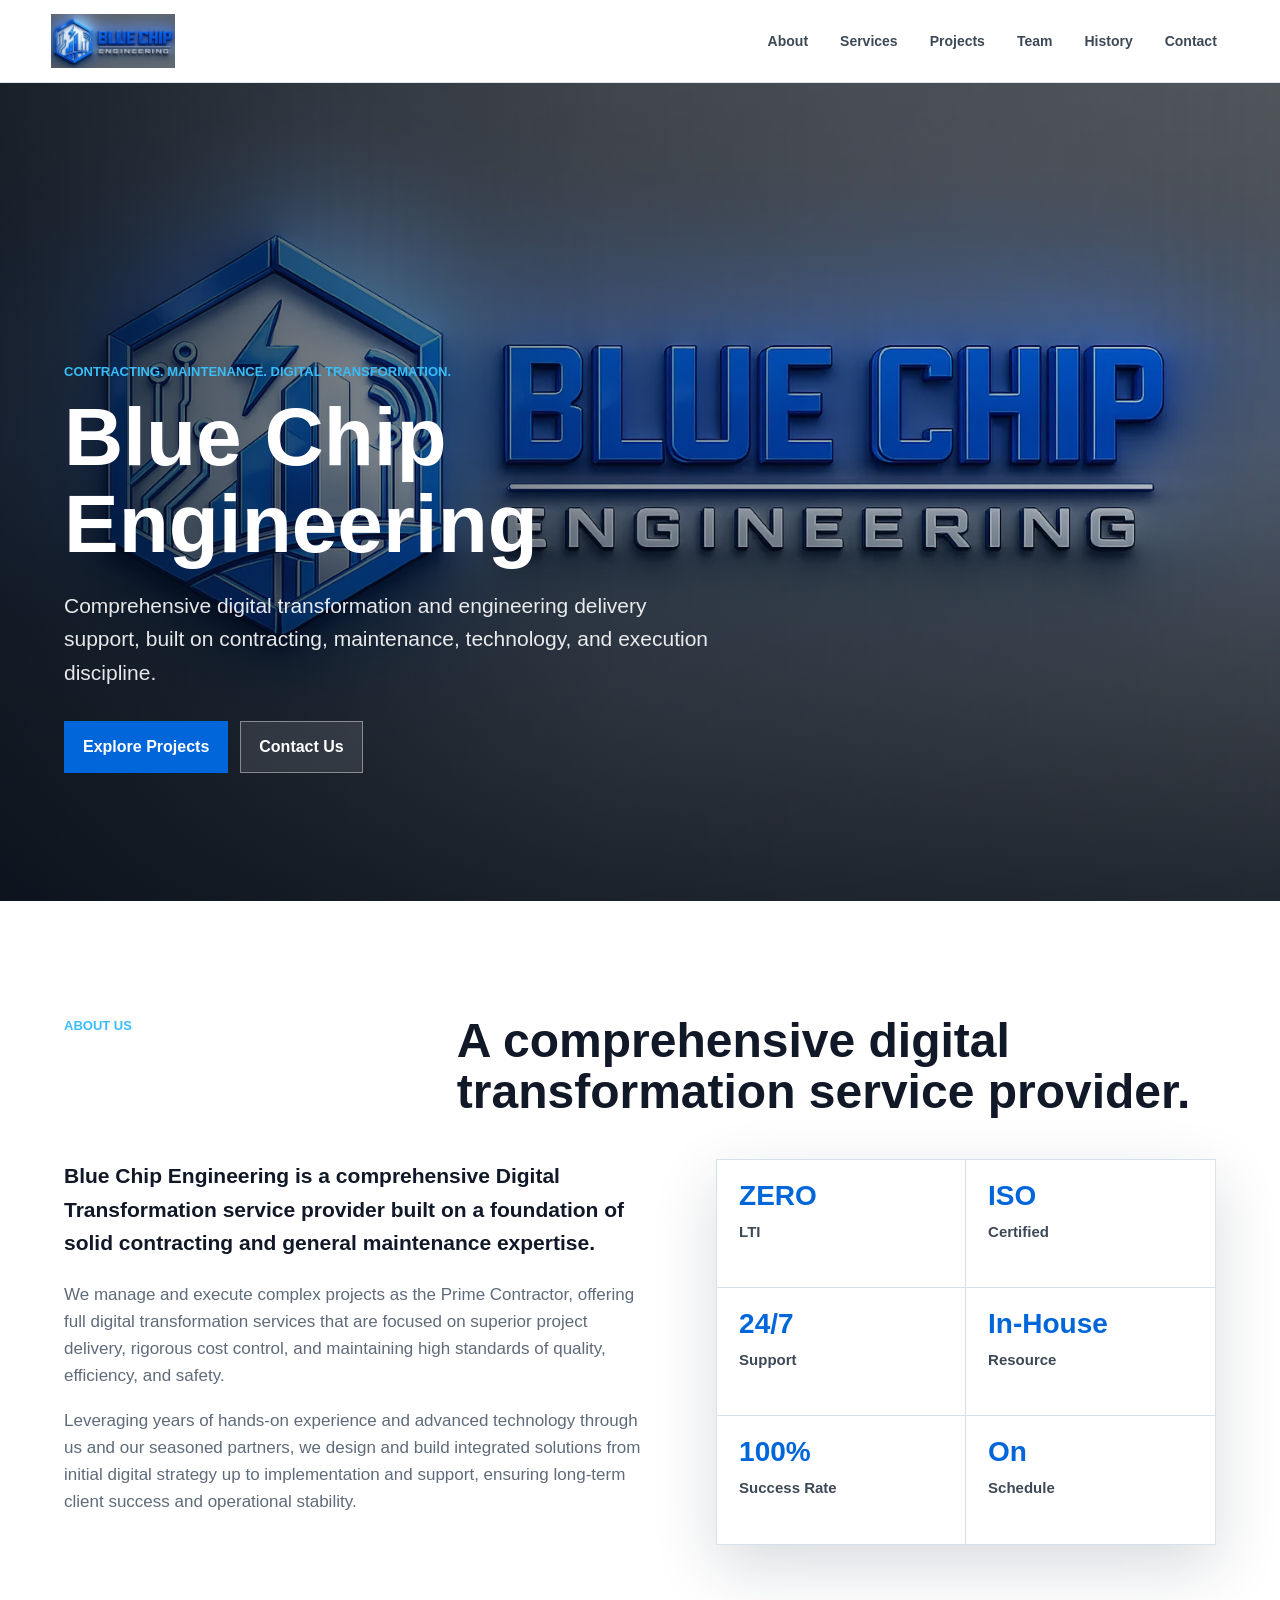
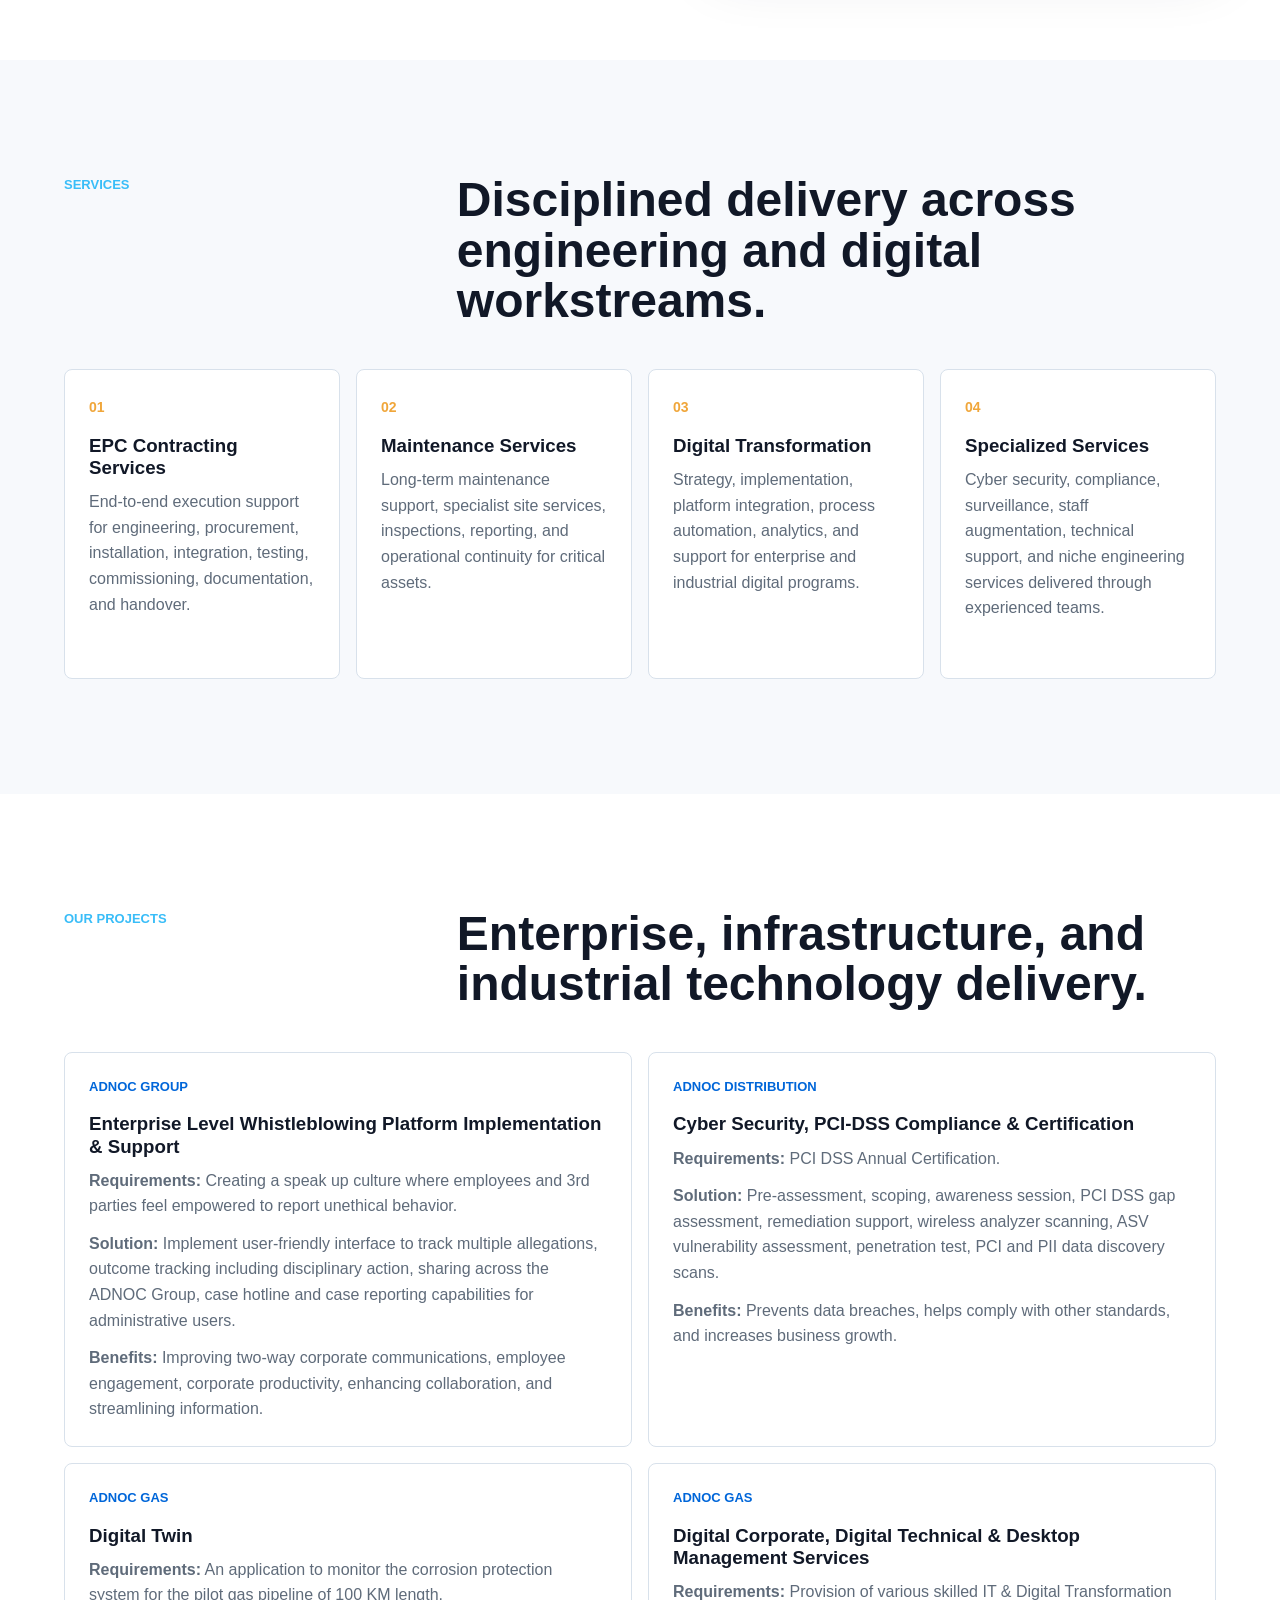
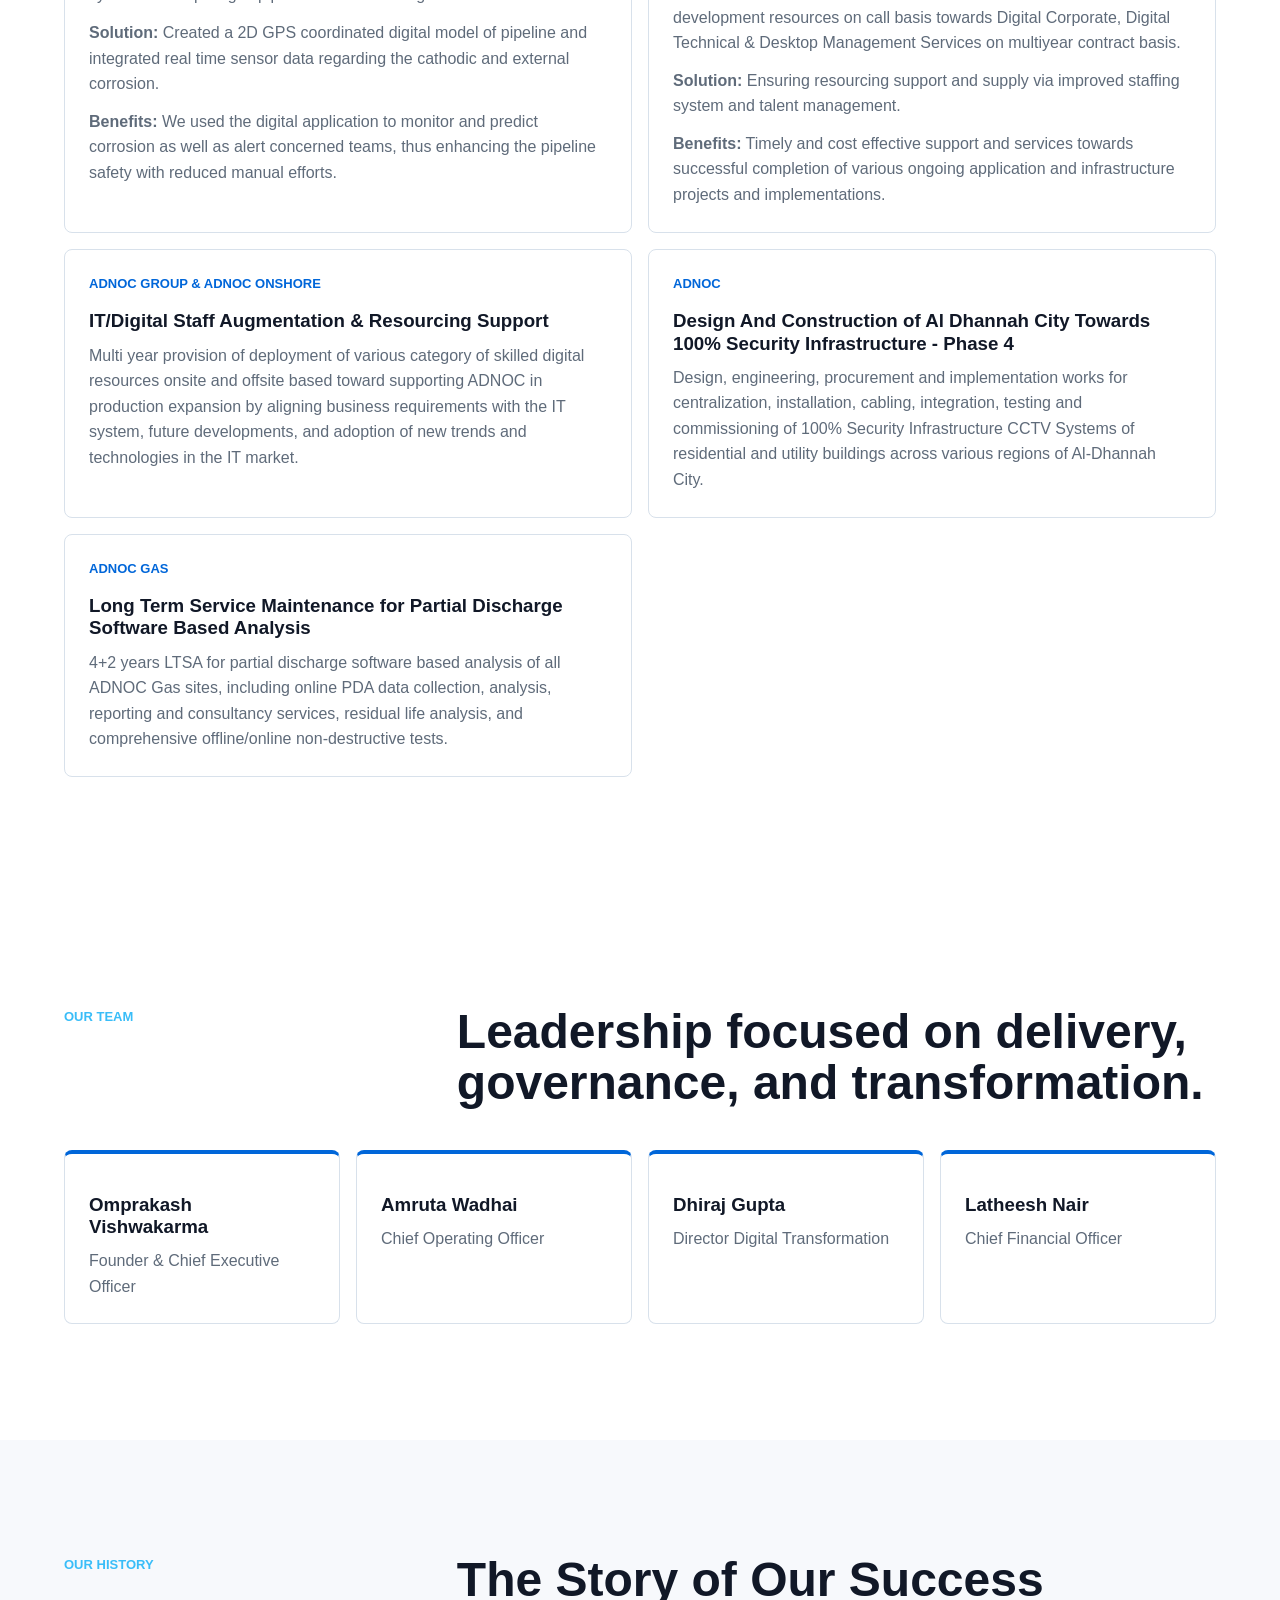
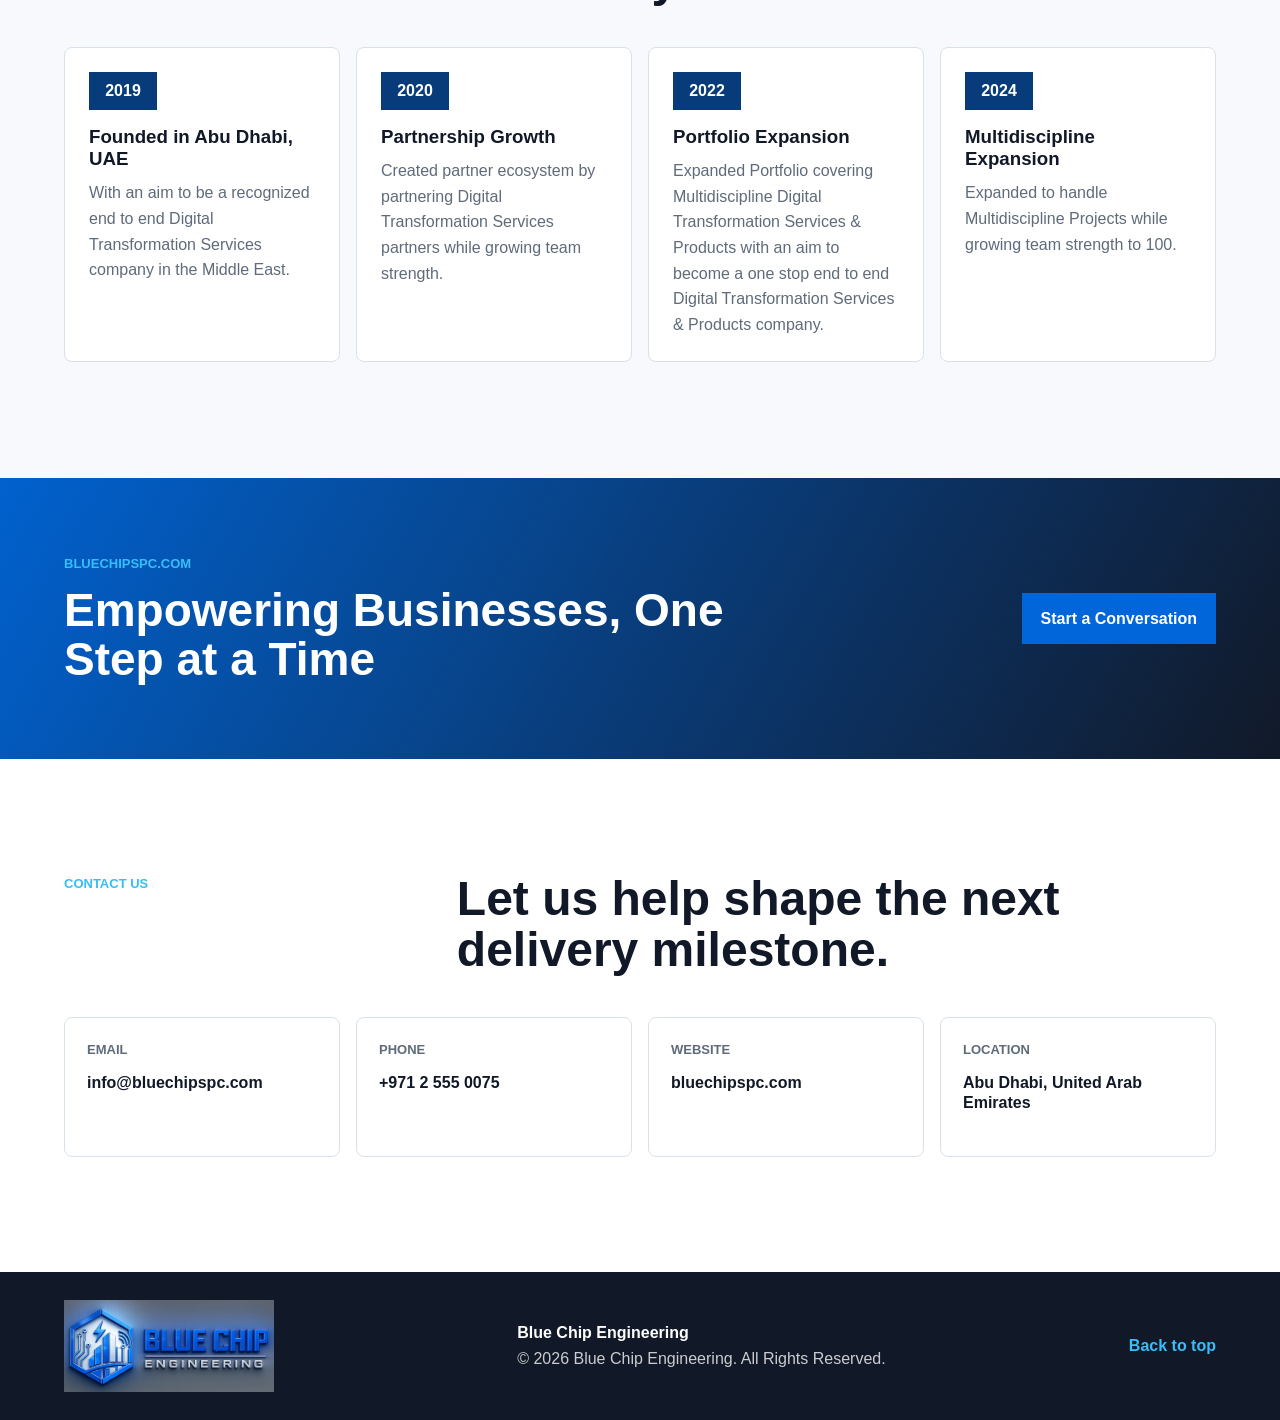
==== index.html @ 4e8665b6 "Create Blue Chip Engineering website" ====
<!doctype html>
<html lang="en">
  <head>
    <meta charset="utf-8">
    <meta name="viewport" content="width=device-width, initial-scale=1">
    <title>Blue Chip Engineering</title>
    <meta
      name="description"
      content="Blue Chip Engineering provides digital transformation, contracting, maintenance, specialized services, and project delivery support in Abu Dhabi, UAE."
    >
    <meta property="og:title" content="Blue Chip Engineering">
    <meta
      property="og:description"
      content="Digital transformation, contracting, maintenance, and engineering delivery support."
    >
    <meta property="og:type" content="website">
    <meta property="og:image" content="assets/bluechip-hero.webp">
    <link rel="icon" href="assets/favicon.png" type="image/png">
    <link rel="stylesheet" href="styles.css">
  </head>
  <body>
    <header class="site-header" id="top">
      <a class="brand" href="#top" aria-label="Blue Chip Engineering home">
        <img src="assets/bluechip-logo.webp" alt="Blue Chip Engineering logo">
      </a>
      <button class="nav-toggle" type="button" aria-label="Toggle navigation" aria-expanded="false">
        <span></span>
        <span></span>
        <span></span>
      </button>
      <nav class="site-nav" aria-label="Primary navigation">
        <a href="#about">About</a>
        <a href="#services">Services</a>
        <a href="#projects">Projects</a>
        <a href="#team">Team</a>
        <a href="#history">History</a>
        <a href="#contact">Contact</a>
      </nav>
    </header>

    <main>
      <section class="hero" aria-labelledby="hero-title">
        <div class="hero-media" aria-hidden="true">
          <img src="assets/bluechip-hero.webp" alt="">
        </div>
        <div class="hero-content">
          <p class="eyebrow">Contracting. Maintenance. Digital Transformation.</p>
          <h1 id="hero-title">Blue Chip Engineering</h1>
          <p>
            Comprehensive digital transformation and engineering delivery support, built on contracting,
            maintenance, technology, and execution discipline.
          </p>
          <div class="hero-actions">
            <a class="button primary" href="#projects">Explore Projects</a>
            <a class="button secondary" href="#contact">Contact Us</a>
          </div>
        </div>
      </section>

      <section class="section about-section" id="about" aria-labelledby="about-title">
        <div class="section-heading">
          <p class="eyebrow">About Us</p>
          <h2 id="about-title">A comprehensive digital transformation service provider.</h2>
        </div>
        <div class="about-grid">
          <div class="copy-block">
            <p>
              Blue Chip Engineering is a comprehensive Digital Transformation service provider built
              on a foundation of solid contracting and general maintenance expertise.
            </p>
            <p>
              We manage and execute complex projects as the Prime Contractor, offering full digital
              transformation services that are focused on superior project delivery, rigorous cost
              control, and maintaining high standards of quality, efficiency, and safety.
            </p>
            <p>
              Leveraging years of hands-on experience and advanced technology through us and our
              seasoned partners, we design and build integrated solutions from initial digital strategy
              up to implementation and support, ensuring long-term client success and operational stability.
            </p>
          </div>
          <div class="stats-grid" aria-label="Company highlights">
            <div class="stat"><span>ZERO</span><strong>LTI</strong></div>
            <div class="stat"><span>ISO</span><strong>Certified</strong></div>
            <div class="stat"><span>24/7</span><strong>Support</strong></div>
            <div class="stat"><span>In-House</span><strong>Resource</strong></div>
            <div class="stat"><span>100%</span><strong>Success Rate</strong></div>
            <div class="stat"><span>On</span><strong>Schedule</strong></div>
          </div>
        </div>
      </section>

      <section class="section services-section" id="services" aria-labelledby="services-title">
        <div class="section-heading">
          <p class="eyebrow">Services</p>
          <h2 id="services-title">Disciplined delivery across engineering and digital workstreams.</h2>
        </div>
        <div class="service-grid">
          <article class="service-card">
            <span class="service-index">01</span>
            <h3>EPC Contracting Services</h3>
            <p>
              End-to-end execution support for engineering, procurement, installation, integration,
              testing, commissioning, documentation, and handover.
            </p>
          </article>
          <article class="service-card">
            <span class="service-index">02</span>
            <h3>Maintenance Services</h3>
            <p>
              Long-term maintenance support, specialist site services, inspections, reporting, and
              operational continuity for critical assets.
            </p>
          </article>
          <article class="service-card">
            <span class="service-index">03</span>
            <h3>Digital Transformation</h3>
            <p>
              Strategy, implementation, platform integration, process automation, analytics, and
              support for enterprise and industrial digital programs.
            </p>
          </article>
          <article class="service-card">
            <span class="service-index">04</span>
            <h3>Specialized Services</h3>
            <p>
              Cyber security, compliance, surveillance, staff augmentation, technical support, and
              niche engineering services delivered through experienced teams.
            </p>
          </article>
        </div>
      </section>

      <section class="section projects-section" id="projects" aria-labelledby="projects-title">
        <div class="section-heading">
          <p class="eyebrow">Our Projects</p>
          <h2 id="projects-title">Enterprise, infrastructure, and industrial technology delivery.</h2>
        </div>
        <div class="projects-list">
          <article class="project-card">
            <p class="client">ADNOC Group</p>
            <h3>Enterprise Level Whistleblowing Platform Implementation & Support</h3>
            <p><strong>Requirements:</strong> Creating a speak up culture where employees and 3rd parties feel empowered to report unethical behavior.</p>
            <p><strong>Solution:</strong> Implement user-friendly interface to track multiple allegations, outcome tracking including disciplinary action, sharing across the ADNOC Group, case hotline and case reporting capabilities for administrative users.</p>
            <p><strong>Benefits:</strong> Improving two-way corporate communications, employee engagement, corporate productivity, enhancing collaboration, and streamlining information.</p>
          </article>
          <article class="project-card">
            <p class="client">ADNOC Distribution</p>
            <h3>Cyber Security, PCI-DSS Compliance & Certification</h3>
            <p><strong>Requirements:</strong> PCI DSS Annual Certification.</p>
            <p><strong>Solution:</strong> Pre-assessment, scoping, awareness session, PCI DSS gap assessment, remediation support, wireless analyzer scanning, ASV vulnerability assessment, penetration test, PCI and PII data discovery scans.</p>
            <p><strong>Benefits:</strong> Prevents data breaches, helps comply with other standards, and increases business growth.</p>
          </article>
          <article class="project-card">
            <p class="client">ADNOC Gas</p>
            <h3>Digital Twin</h3>
            <p><strong>Requirements:</strong> An application to monitor the corrosion protection system for the pilot gas pipeline of 100 KM length.</p>
            <p><strong>Solution:</strong> Created a 2D GPS coordinated digital model of pipeline and integrated real time sensor data regarding the cathodic and external corrosion.</p>
            <p><strong>Benefits:</strong> We used the digital application to monitor and predict corrosion as well as alert concerned teams, thus enhancing the pipeline safety with reduced manual efforts.</p>
          </article>
          <article class="project-card">
            <p class="client">ADNOC Gas</p>
            <h3>Digital Corporate, Digital Technical & Desktop Management Services</h3>
            <p><strong>Requirements:</strong> Provision of various skilled IT & Digital Transformation development resources on call basis towards Digital Corporate, Digital Technical & Desktop Management Services on multiyear contract basis.</p>
            <p><strong>Solution:</strong> Ensuring resourcing support and supply via improved staffing system and talent management.</p>
            <p><strong>Benefits:</strong> Timely and cost effective support and services towards successful completion of various ongoing application and infrastructure projects and implementations.</p>
          </article>
          <article class="project-card">
            <p class="client">ADNOC Group & ADNOC Onshore</p>
            <h3>IT/Digital Staff Augmentation & Resourcing Support</h3>
            <p>
              Multi year provision of deployment of various category of skilled digital resources onsite
              and offsite based toward supporting ADNOC in production expansion by aligning business
              requirements with the IT system, future developments, and adoption of new trends and technologies
              in the IT market.
            </p>
          </article>
          <article class="project-card">
            <p class="client">ADNOC</p>
            <h3>Design And Construction of Al Dhannah City Towards 100% Security Infrastructure - Phase 4</h3>
            <p>
              Design, engineering, procurement and implementation works for centralization, installation,
              cabling, integration, testing and commissioning of 100% Security Infrastructure CCTV Systems
              of residential and utility buildings across various regions of Al-Dhannah City.
            </p>
          </article>
          <article class="project-card">
            <p class="client">ADNOC Gas</p>
            <h3>Long Term Service Maintenance for Partial Discharge Software Based Analysis</h3>
            <p>
              4+2 years LTSA for partial discharge software based analysis of all ADNOC Gas sites,
              including online PDA data collection, analysis, reporting and consultancy services,
              residual life analysis, and comprehensive offline/online non-destructive tests.
            </p>
          </article>
        </div>
      </section>

      <section class="section team-section" id="team" aria-labelledby="team-title">
        <div class="section-heading">
          <p class="eyebrow">Our Team</p>
          <h2 id="team-title">Leadership focused on delivery, governance, and transformation.</h2>
        </div>
        <div class="team-grid">
          <article class="person-card">
            <h3>Omprakash Vishwakarma</h3>
            <p>Founder & Chief Executive Officer</p>
          </article>
          <article class="person-card">
            <h3>Amruta Wadhai</h3>
            <p>Chief Operating Officer</p>
          </article>
          <article class="person-card">
            <h3>Dhiraj Gupta</h3>
            <p>Director Digital Transformation</p>
          </article>
          <article class="person-card">
            <h3>Latheesh Nair</h3>
            <p>Chief Financial Officer</p>
          </article>
        </div>
      </section>

      <section class="section history-section" id="history" aria-labelledby="history-title">
        <div class="section-heading">
          <p class="eyebrow">Our History</p>
          <h2 id="history-title">The Story of Our Success</h2>
        </div>
        <div class="timeline">
          <article>
            <span>2019</span>
            <h3>Founded in Abu Dhabi, UAE</h3>
            <p>With an aim to be a recognized end to end Digital Transformation Services company in the Middle East.</p>
          </article>
          <article>
            <span>2020</span>
            <h3>Partnership Growth</h3>
            <p>Created partner ecosystem by partnering Digital Transformation Services partners while growing team strength.</p>
          </article>
          <article>
            <span>2022</span>
            <h3>Portfolio Expansion</h3>
            <p>Expanded Portfolio covering Multidiscipline Digital Transformation Services & Products with an aim to become a one stop end to end Digital Transformation Services & Products company.</p>
          </article>
          <article>
            <span>2024</span>
            <h3>Multidiscipline Expansion</h3>
            <p>Expanded to handle Multidiscipline Projects while growing team strength to 100.</p>
          </article>
        </div>
      </section>

      <section class="cta-band" aria-label="Call to action">
        <div>
          <p class="eyebrow">Bluechipspc.com</p>
          <h2>Empowering Businesses, One Step at a Time</h2>
        </div>
        <a class="button primary" href="mailto:info@bluechipspc.com">Start a Conversation</a>
      </section>

      <section class="section contact-section" id="contact" aria-labelledby="contact-title">
        <div class="section-heading">
          <p class="eyebrow">Contact Us</p>
          <h2 id="contact-title">Let us help shape the next delivery milestone.</h2>
        </div>
        <div class="contact-grid">
          <a href="mailto:info@bluechipspc.com">
            <span>Email</span>
            <strong>info@bluechipspc.com</strong>
          </a>
          <a href="tel:+97125550075">
            <span>Phone</span>
            <strong>+971 2 555 0075</strong>
          </a>
          <a href="https://bluechipspc.com">
            <span>Website</span>
            <strong>bluechipspc.com</strong>
          </a>
          <div>
            <span>Location</span>
            <strong>Abu Dhabi, United Arab Emirates</strong>
          </div>
        </div>
      </section>
    </main>

    <footer class="site-footer">
      <img src="assets/bluechip-logo.webp" alt="Blue Chip Engineering">
      <div>
        <p>Blue Chip Engineering</p>
        <p>&copy; 2026 Blue Chip Engineering. All Rights Reserved.</p>
      </div>
      <a href="#top">Back to top</a>
    </footer>

    <script src="script.js"></script>
  </body>
</html>
---- styles.css ----
:root {
  --ink: #111827;
  --muted: #5f6b7a;
  --line: #d8e1eb;
  --panel: #f7f9fc;
  --white: #ffffff;
  --blue: #0066d9;
  --blue-dark: #073b7a;
  --cyan: #39bdf8;
  --steel: #3d4957;
  --amber: #f0a63a;
  --shadow: 0 22px 60px rgba(15, 36, 62, 0.16);
}

* {
  box-sizing: border-box;
}

html {
  scroll-behavior: smooth;
}

body {
  margin: 0;
  color: var(--ink);
  background: var(--white);
  font-family: Arial, Helvetica, sans-serif;
  line-height: 1.6;
}

img {
  display: block;
  max-width: 100%;
}

a {
  color: inherit;
  text-decoration: none;
}

.site-header {
  position: sticky;
  top: 0;
  z-index: 20;
  display: flex;
  align-items: center;
  justify-content: space-between;
  gap: 28px;
  min-height: 82px;
  padding: 14px clamp(20px, 4vw, 64px);
  background: rgba(255, 255, 255, 0.92);
  border-bottom: 1px solid rgba(216, 225, 235, 0.85);
  backdrop-filter: blur(18px);
}

.brand {
  display: flex;
  align-items: center;
  width: min(290px, 58vw);
}

.brand img {
  height: 54px;
  width: auto;
  object-fit: contain;
}

.site-nav {
  display: flex;
  align-items: center;
  gap: 8px;
}

.site-nav a {
  padding: 10px 12px;
  color: var(--steel);
  font-size: 14px;
  font-weight: 700;
}

.site-nav a:hover,
.site-nav a:focus-visible {
  color: var(--blue);
}

.nav-toggle {
  display: none;
  width: 42px;
  height: 42px;
  border: 1px solid var(--line);
  background: var(--white);
  cursor: pointer;
}

.nav-toggle span {
  display: block;
  width: 20px;
  height: 2px;
  margin: 5px auto;
  background: var(--ink);
}

.hero {
  position: relative;
  min-height: calc(100svh - 82px);
  display: grid;
  align-items: end;
  overflow: hidden;
  padding: clamp(80px, 10vw, 140px) clamp(20px, 5vw, 76px);
  color: var(--white);
  background: #20262e;
}

.hero-media {
  position: absolute;
  inset: 0;
}

.hero-media::after {
  content: "";
  position: absolute;
  inset: 0;
  background:
    linear-gradient(90deg, rgba(5, 13, 24, 0.78), rgba(5, 13, 24, 0.34) 48%, rgba(5, 13, 24, 0.18)),
    linear-gradient(0deg, rgba(5, 13, 24, 0.66), rgba(5, 13, 24, 0.02) 55%);
}

.hero-media img {
  width: 100%;
  height: 100%;
  object-fit: cover;
  object-position: center;
}

.hero-content {
  position: relative;
  max-width: 790px;
  padding-top: 16vh;
}

.eyebrow {
  margin: 0 0 12px;
  color: var(--cyan);
  font-size: 13px;
  font-weight: 800;
  letter-spacing: 0;
  text-transform: uppercase;
}

.hero h1,
.section h2,
.cta-band h2 {
  margin: 0;
  line-height: 1.05;
}

.hero h1 {
  max-width: 700px;
  font-size: 82px;
}

.hero p:not(.eyebrow) {
  max-width: 660px;
  margin: 22px 0 0;
  color: rgba(255, 255, 255, 0.9);
  font-size: 21px;
}

.hero-actions {
  display: flex;
  flex-wrap: wrap;
  gap: 12px;
  margin-top: 32px;
}

.button {
  display: inline-flex;
  align-items: center;
  justify-content: center;
  min-height: 46px;
  padding: 12px 18px;
  border: 1px solid transparent;
  font-weight: 800;
}

.button.primary {
  color: var(--white);
  background: var(--blue);
  border-color: var(--blue);
}

.button.secondary {
  color: var(--white);
  background: rgba(255, 255, 255, 0.1);
  border-color: rgba(255, 255, 255, 0.42);
}

.section {
  padding: clamp(70px, 9vw, 118px) clamp(20px, 5vw, 76px);
}

.section-heading {
  display: grid;
  grid-template-columns: minmax(180px, 0.45fr) minmax(0, 1fr);
  gap: clamp(18px, 4vw, 72px);
  align-items: start;
  max-width: 1220px;
  margin: 0 auto 42px;
}

.section-heading h2 {
  max-width: 820px;
  font-size: 48px;
}

.about-grid,
.service-grid,
.projects-list,
.team-grid,
.timeline,
.contact-grid {
  max-width: 1220px;
  margin: 0 auto;
}

.about-grid {
  display: grid;
  grid-template-columns: minmax(0, 1fr) minmax(320px, 0.85fr);
  gap: clamp(28px, 5vw, 70px);
  align-items: start;
}

.copy-block {
  color: var(--muted);
  font-size: 17px;
}

.copy-block p:first-child {
  margin-top: 0;
  color: var(--ink);
  font-size: 21px;
  font-weight: 700;
}

.stats-grid {
  display: grid;
  grid-template-columns: repeat(2, minmax(0, 1fr));
  border: 1px solid var(--line);
  background: var(--white);
  box-shadow: var(--shadow);
}

.stat {
  min-height: 128px;
  padding: 22px;
  border-right: 1px solid var(--line);
  border-bottom: 1px solid var(--line);
}

.stat:nth-child(2n) {
  border-right: 0;
}

.stat:nth-last-child(-n + 2) {
  border-bottom: 0;
}

.stat span {
  display: block;
  color: var(--blue);
  font-size: 28px;
  font-weight: 900;
  line-height: 1;
}

.stat strong {
  display: block;
  margin-top: 10px;
  color: var(--steel);
  font-size: 15px;
}

.services-section,
.history-section {
  background: var(--panel);
}

.service-grid {
  display: grid;
  grid-template-columns: repeat(4, minmax(0, 1fr));
  gap: 16px;
}

.service-card,
.project-card,
.person-card,
.timeline article,
.contact-grid a,
.contact-grid div {
  background: var(--white);
  border: 1px solid var(--line);
  border-radius: 8px;
}

.service-card {
  min-height: 310px;
  padding: 24px;
}

.service-index {
  color: var(--amber);
  font-size: 14px;
  font-weight: 900;
}

.service-card h3,
.project-card h3,
.person-card h3,
.timeline h3 {
  margin: 16px 0 10px;
  line-height: 1.18;
}

.service-card p,
.project-card p,
.person-card p,
.timeline p {
  margin: 0;
  color: var(--muted);
}

.projects-list {
  display: grid;
  grid-template-columns: repeat(2, minmax(0, 1fr));
  gap: 16px;
}

.project-card {
  padding: 24px;
}

.project-card .client {
  color: var(--blue);
  font-size: 13px;
  font-weight: 900;
  text-transform: uppercase;
}

.project-card p + p {
  margin-top: 12px;
}

.team-grid {
  display: grid;
  grid-template-columns: repeat(4, minmax(0, 1fr));
  gap: 16px;
}

.person-card {
  padding: 24px;
  border-top: 4px solid var(--blue);
}

.timeline {
  display: grid;
  grid-template-columns: repeat(4, minmax(0, 1fr));
  gap: 16px;
}

.timeline article {
  min-height: 260px;
  padding: 24px;
}

.timeline span {
  display: inline-flex;
  align-items: center;
  justify-content: center;
  width: 68px;
  height: 38px;
  color: var(--white);
  background: var(--blue-dark);
  font-weight: 900;
}

.cta-band {
  display: flex;
  align-items: center;
  justify-content: space-between;
  gap: 28px;
  padding: clamp(46px, 7vw, 76px) clamp(20px, 5vw, 76px);
  color: var(--white);
  background:
    linear-gradient(120deg, rgba(0, 102, 217, 0.92), rgba(17, 24, 39, 0.96)),
    #0f284b;
}

.cta-band h2 {
  max-width: 720px;
  font-size: 46px;
}

.contact-grid {
  display: grid;
  grid-template-columns: repeat(4, minmax(0, 1fr));
  gap: 16px;
}

.contact-grid a,
.contact-grid div {
  min-height: 140px;
  padding: 22px;
}

.contact-grid span {
  display: block;
  color: var(--muted);
  font-size: 13px;
  font-weight: 800;
  text-transform: uppercase;
}

.contact-grid strong {
  display: block;
  margin-top: 12px;
  line-height: 1.25;
}

.site-footer {
  display: flex;
  align-items: center;
  justify-content: space-between;
  gap: 24px;
  padding: 28px clamp(20px, 5vw, 76px);
  color: rgba(255, 255, 255, 0.78);
  background: #111827;
}

.site-footer img {
  width: 210px;
}

.site-footer p {
  margin: 0;
}

.site-footer p:first-child {
  color: var(--white);
  font-weight: 900;
}

.site-footer a {
  color: var(--cyan);
  font-weight: 800;
}

@media (max-width: 1080px) {
  .service-grid,
  .team-grid,
  .timeline,
  .contact-grid {
    grid-template-columns: repeat(2, minmax(0, 1fr));
  }
}

@media (max-width: 820px) {
  .site-header {
    min-height: 72px;
  }

  .brand img {
    height: 44px;
  }

  .nav-toggle {
    display: block;
  }

  .site-nav {
    position: absolute;
    top: 72px;
    left: 0;
    right: 0;
    display: none;
    flex-direction: column;
    align-items: stretch;
    padding: 12px 20px 20px;
    background: var(--white);
    border-bottom: 1px solid var(--line);
  }

  .site-nav.is-open {
    display: flex;
  }

  .site-nav a {
    padding: 13px 0;
    border-bottom: 1px solid var(--line);
  }

  .hero {
    min-height: 720px;
    padding-top: 120px;
  }

  .hero h1 {
    font-size: 56px;
  }

  .hero p:not(.eyebrow) {
    font-size: 19px;
  }

  .section-heading h2,
  .cta-band h2 {
    font-size: 38px;
  }

  .hero-media img {
    object-position: 42% center;
  }

  .section-heading,
  .about-grid,
  .projects-list {
    grid-template-columns: 1fr;
  }

  .section-heading {
    gap: 8px;
  }

  .cta-band,
  .site-footer {
    align-items: flex-start;
    flex-direction: column;
  }
}

@media (max-width: 560px) {
  .hero-actions,
  .button {
    width: 100%;
  }

  .hero h1 {
    font-size: 44px;
  }

  .section-heading h2,
  .cta-band h2 {
    font-size: 32px;
  }

  .stats-grid,
  .service-grid,
  .team-grid,
  .timeline,
  .contact-grid {
    grid-template-columns: 1fr;
  }

  .stat,
  .stat:nth-child(2n),
  .stat:nth-last-child(-n + 2) {
    border-right: 0;
    border-bottom: 1px solid var(--line);
  }

  .stat:last-child {
    border-bottom: 0;
  }
}
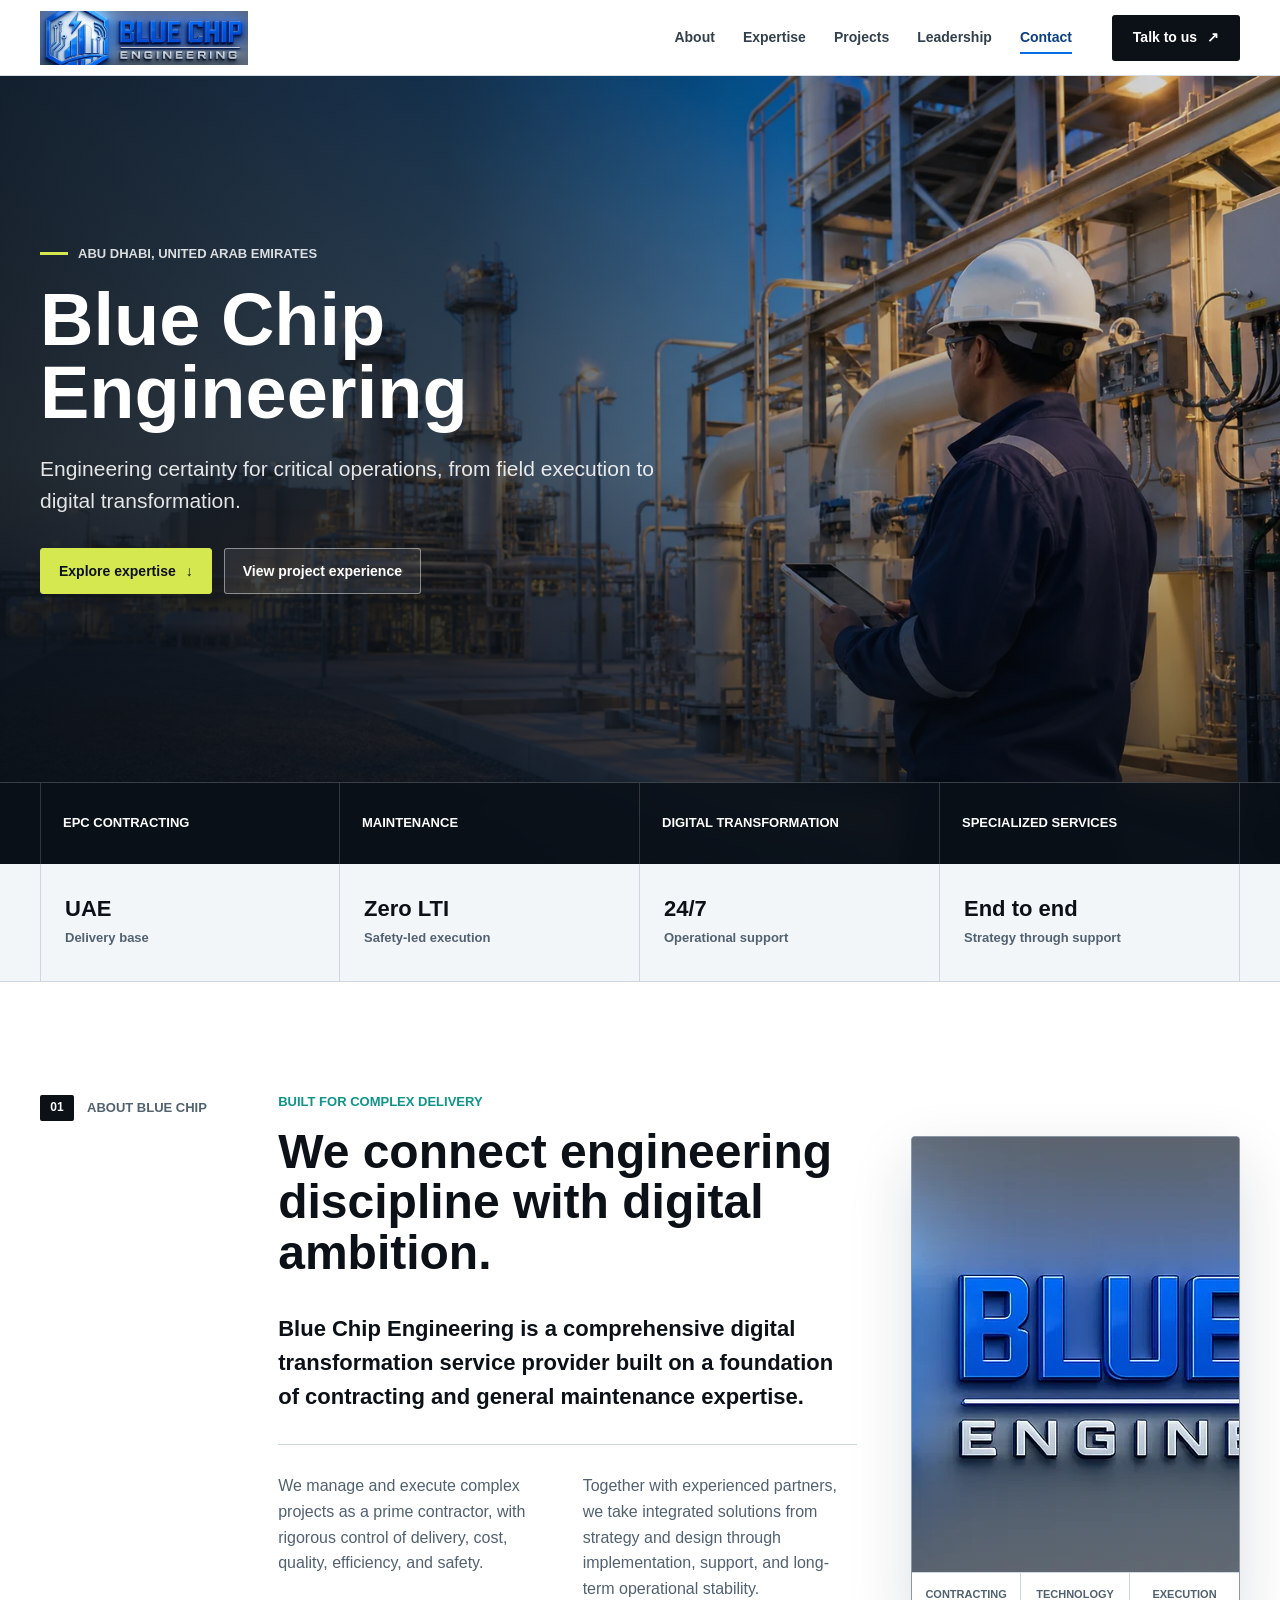
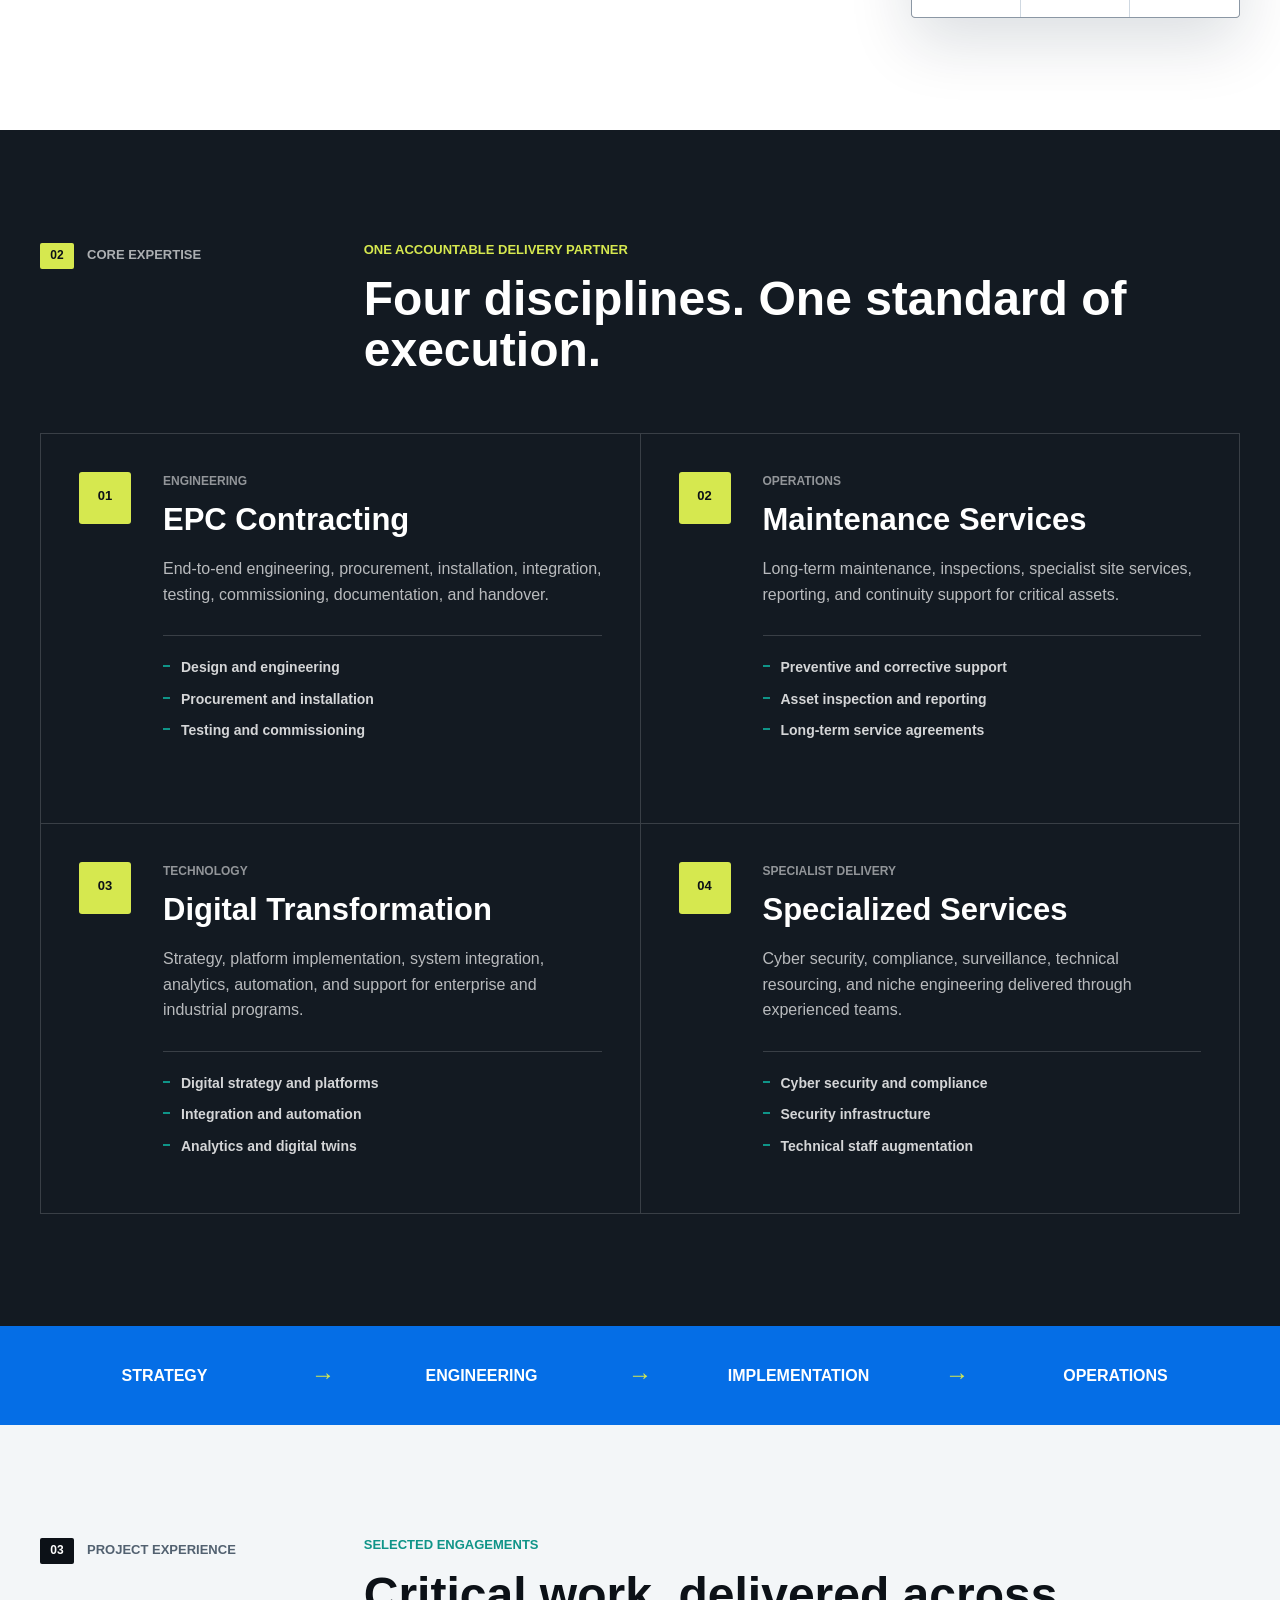
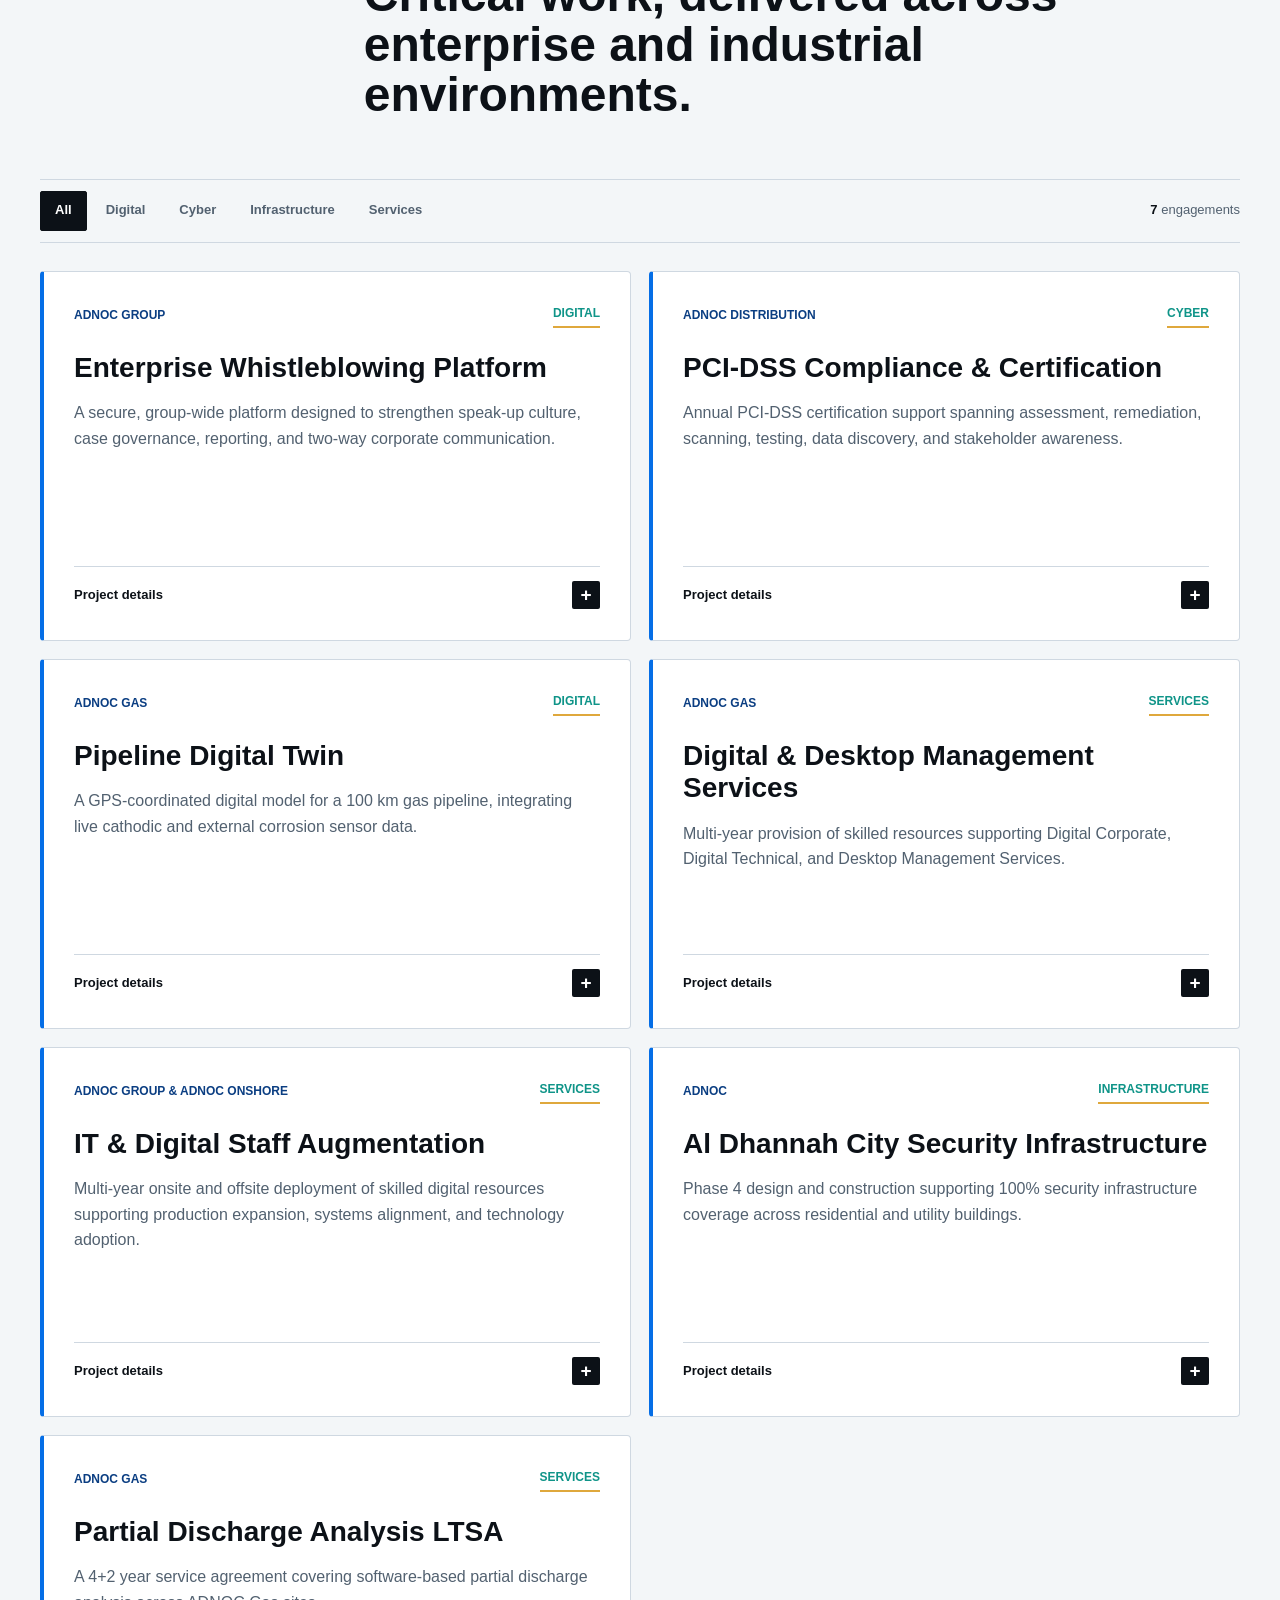
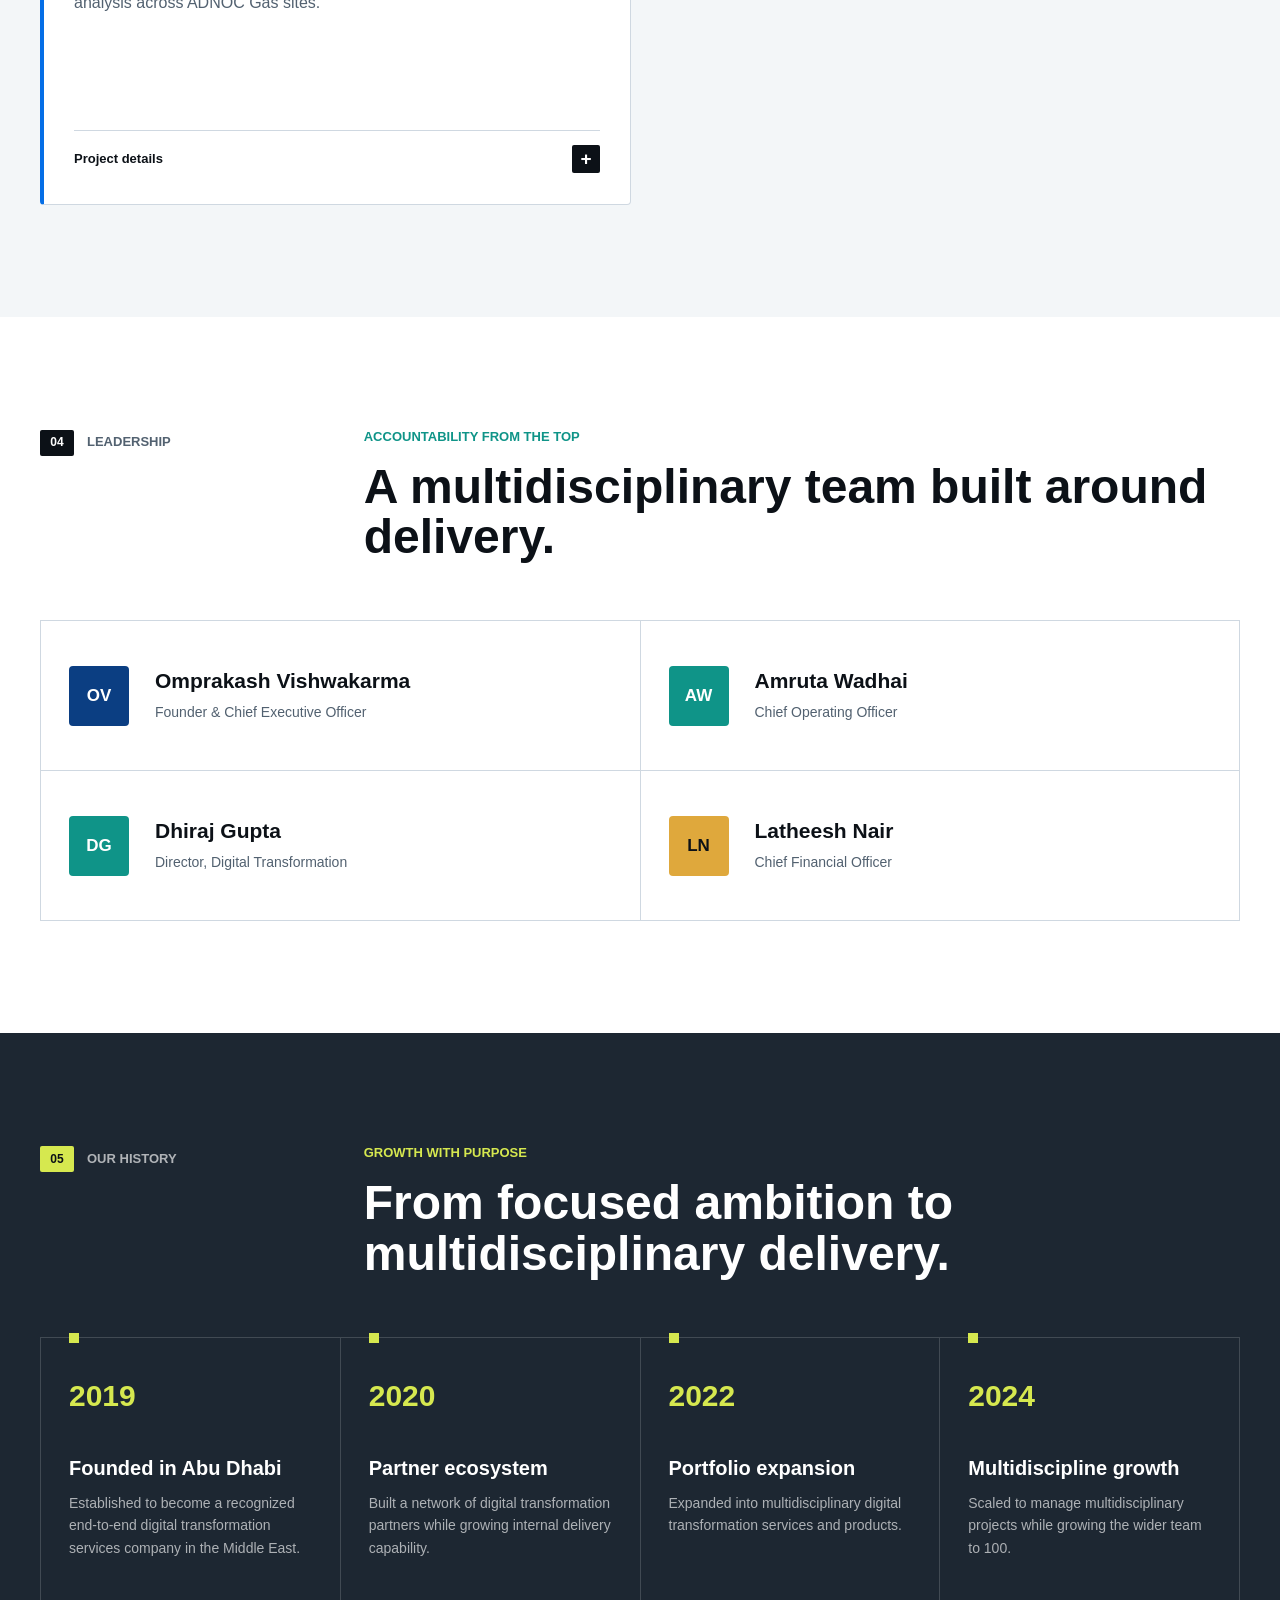
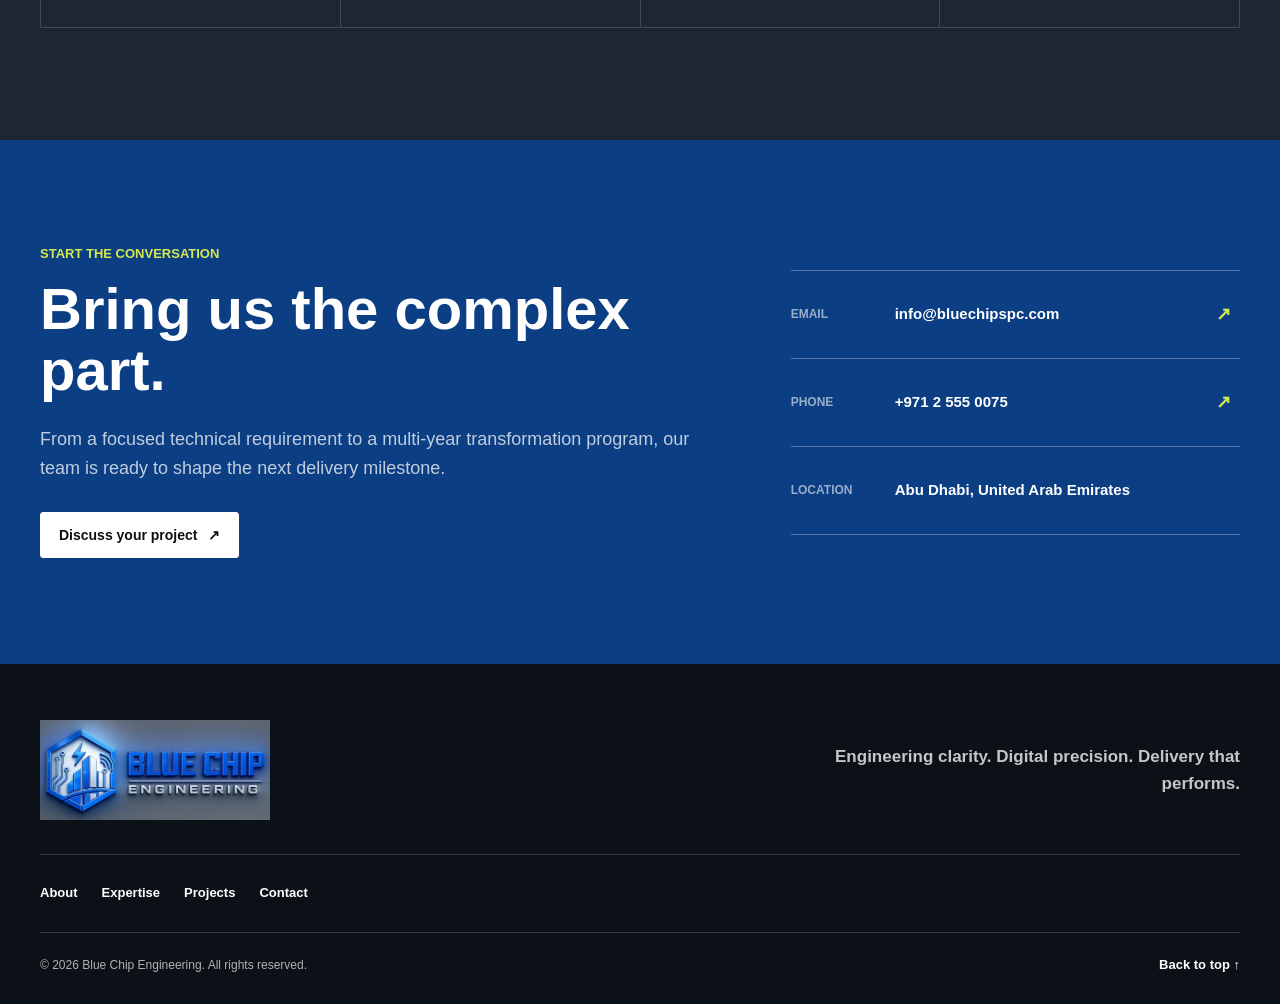
==== commit 42bb95a2: "Rebuild Blue Chip Engineering website" ====
--- a/index.html
+++ b/index.html
@@ -3,294 +3,559 @@
   <head>
     <meta charset="utf-8">
     <meta name="viewport" content="width=device-width, initial-scale=1">
-    <title>Blue Chip Engineering</title>
+    <title>Blue Chip Engineering | EPC, Maintenance &amp; Digital Transformation</title>
     <meta
       name="description"
-      content="Blue Chip Engineering provides digital transformation, contracting, maintenance, specialized services, and project delivery support in Abu Dhabi, UAE."
+      content="Blue Chip Engineering delivers EPC contracting, maintenance, digital transformation, cyber security, and specialized engineering services from Abu Dhabi, UAE."
     >
+    <meta name="theme-color" content="#0c1117">
+    <link rel="canonical" href="https://bluechipspc.com/">
     <meta property="og:title" content="Blue Chip Engineering">
     <meta
       property="og:description"
-      content="Digital transformation, contracting, maintenance, and engineering delivery support."
+      content="Engineering certainty for critical operations, from field execution to digital transformation."
     >
     <meta property="og:type" content="website">
-    <meta property="og:image" content="assets/bluechip-hero.webp">
+    <meta property="og:url" content="https://bluechipspc.com/">
+    <meta property="og:image" content="https://bluechipspc.com/assets/bluechip-engineering-hero.webp">
+    <meta property="og:image:alt" content="An engineer inspecting a modern industrial energy facility">
+    <meta name="twitter:card" content="summary_large_image">
     <link rel="icon" href="assets/favicon.png" type="image/png">
+    <link rel="preload" href="assets/bluechip-engineering-hero.webp" as="image" type="image/webp">
+    <script>document.documentElement.classList.add("js");</script>
     <link rel="stylesheet" href="styles.css">
+    <script type="application/ld+json">
+      {
+        "@context": "https://schema.org",
+        "@type": "Organization",
+        "name": "Blue Chip Engineering",
+        "url": "https://bluechipspc.com/",
+        "logo": "https://bluechipspc.com/assets/bluechip-logo.webp",
+        "email": "info@bluechipspc.com",
+        "telephone": "+97125550075",
+        "address": {
+          "@type": "PostalAddress",
+          "addressLocality": "Abu Dhabi",
+          "addressCountry": "AE"
+        }
+      }
+    </script>
   </head>
   <body>
+    <a class="skip-link" href="#main-content">Skip to content</a>
+
     <header class="site-header" id="top">
       <a class="brand" href="#top" aria-label="Blue Chip Engineering home">
-        <img src="assets/bluechip-logo.webp" alt="Blue Chip Engineering logo">
+        <img src="assets/bluechip-logo.webp" alt="Blue Chip Engineering" width="1000" height="435">
       </a>
-      <button class="nav-toggle" type="button" aria-label="Toggle navigation" aria-expanded="false">
+
+      <button class="nav-toggle" type="button" aria-label="Open navigation" aria-expanded="false">
         <span></span>
         <span></span>
         <span></span>
       </button>
+
       <nav class="site-nav" aria-label="Primary navigation">
         <a href="#about">About</a>
-        <a href="#services">Services</a>
+        <a href="#services">Expertise</a>
         <a href="#projects">Projects</a>
-        <a href="#team">Team</a>
-        <a href="#history">History</a>
+        <a href="#leadership">Leadership</a>
         <a href="#contact">Contact</a>
       </nav>
+
+      <a class="header-cta" href="mailto:info@bluechipspc.com?subject=Project%20enquiry">
+        Talk to us <span aria-hidden="true">&#8599;</span>
+      </a>
     </header>
 
-    <main>
+    <main id="main-content">
       <section class="hero" aria-labelledby="hero-title">
         <div class="hero-media" aria-hidden="true">
-          <img src="assets/bluechip-hero.webp" alt="">
-        </div>
-        <div class="hero-content">
-          <p class="eyebrow">Contracting. Maintenance. Digital Transformation.</p>
-          <h1 id="hero-title">Blue Chip Engineering</h1>
-          <p>
-            Comprehensive digital transformation and engineering delivery support, built on contracting,
-            maintenance, technology, and execution discipline.
+          <img
+            src="assets/bluechip-engineering-hero.webp"
+            alt=""
+            width="1672"
+            height="941"
+            fetchpriority="high"
+          >
+        </div>
+
+        <div class="hero-content reveal is-visible">
+          <p class="kicker"><span></span> Abu Dhabi, United Arab Emirates</p>
+          <h1 id="hero-title">Blue Chip<br>Engineering</h1>
+          <p class="hero-lead">
+            Engineering certainty for critical operations, from field execution to digital transformation.
           </p>
           <div class="hero-actions">
-            <a class="button primary" href="#projects">Explore Projects</a>
-            <a class="button secondary" href="#contact">Contact Us</a>
-          </div>
+            <a class="button button-primary" href="#services">
+              Explore expertise <span aria-hidden="true">&#8595;</span>
+            </a>
+            <a class="button button-ghost" href="#projects">View project experience</a>
+          </div>
+        </div>
+
+        <div class="hero-rail" aria-label="Core capabilities">
+          <span>EPC contracting</span>
+          <span>Maintenance</span>
+          <span>Digital transformation</span>
+          <span>Specialized services</span>
+        </div>
+      </section>
+
+      <section class="proof-strip" aria-label="Delivery commitments">
+        <div class="proof-item">
+          <strong>UAE</strong>
+          <span>Delivery base</span>
+        </div>
+        <div class="proof-item">
+          <strong>Zero LTI</strong>
+          <span>Safety-led execution</span>
+        </div>
+        <div class="proof-item">
+          <strong>24/7</strong>
+          <span>Operational support</span>
+        </div>
+        <div class="proof-item">
+          <strong>End to end</strong>
+          <span>Strategy through support</span>
         </div>
       </section>
 
       <section class="section about-section" id="about" aria-labelledby="about-title">
-        <div class="section-heading">
-          <p class="eyebrow">About Us</p>
-          <h2 id="about-title">A comprehensive digital transformation service provider.</h2>
-        </div>
-        <div class="about-grid">
-          <div class="copy-block">
+        <div class="section-shell about-layout">
+          <div class="section-marker reveal">
+            <span>01</span>
+            <p>About Blue Chip</p>
+          </div>
+
+          <div class="about-copy reveal">
+            <p class="eyebrow">Built for complex delivery</p>
+            <h2 id="about-title">We connect engineering discipline with digital ambition.</h2>
+            <p class="about-intro">
+              Blue Chip Engineering is a comprehensive digital transformation service provider built on a
+              foundation of contracting and general maintenance expertise.
+            </p>
+            <div class="about-columns">
+              <p>
+                We manage and execute complex projects as a prime contractor, with rigorous control of
+                delivery, cost, quality, efficiency, and safety.
+              </p>
+              <p>
+                Together with experienced partners, we take integrated solutions from strategy and design
+                through implementation, support, and long-term operational stability.
+              </p>
+            </div>
+          </div>
+
+          <figure class="brand-figure reveal">
+            <img src="assets/bluechip-logo.webp" alt="Blue Chip Engineering identity" width="1000" height="435" loading="lazy">
+            <figcaption>
+              <span>Contracting</span>
+              <span>Technology</span>
+              <span>Execution</span>
+            </figcaption>
+          </figure>
+        </div>
+      </section>
+
+      <section class="section services-section" id="services" aria-labelledby="services-title">
+        <div class="section-shell">
+          <div class="section-intro reveal">
+            <div class="section-marker light">
+              <span>02</span>
+              <p>Core expertise</p>
+            </div>
+            <div>
+              <p class="eyebrow">One accountable delivery partner</p>
+              <h2 id="services-title">Four disciplines. One standard of execution.</h2>
+            </div>
+          </div>
+
+          <div class="service-grid">
+            <article class="service-item reveal">
+              <div class="service-number">01</div>
+              <div class="service-body">
+                <p class="service-type">Engineering</p>
+                <h3>EPC Contracting</h3>
+                <p>
+                  End-to-end engineering, procurement, installation, integration, testing, commissioning,
+                  documentation, and handover.
+                </p>
+                <ul>
+                  <li>Design and engineering</li>
+                  <li>Procurement and installation</li>
+                  <li>Testing and commissioning</li>
+                </ul>
+              </div>
+            </article>
+
+            <article class="service-item reveal">
+              <div class="service-number">02</div>
+              <div class="service-body">
+                <p class="service-type">Operations</p>
+                <h3>Maintenance Services</h3>
+                <p>
+                  Long-term maintenance, inspections, specialist site services, reporting, and continuity
+                  support for critical assets.
+                </p>
+                <ul>
+                  <li>Preventive and corrective support</li>
+                  <li>Asset inspection and reporting</li>
+                  <li>Long-term service agreements</li>
+                </ul>
+              </div>
+            </article>
+
+            <article class="service-item reveal">
+              <div class="service-number">03</div>
+              <div class="service-body">
+                <p class="service-type">Technology</p>
+                <h3>Digital Transformation</h3>
+                <p>
+                  Strategy, platform implementation, system integration, analytics, automation, and support
+                  for enterprise and industrial programs.
+                </p>
+                <ul>
+                  <li>Digital strategy and platforms</li>
+                  <li>Integration and automation</li>
+                  <li>Analytics and digital twins</li>
+                </ul>
+              </div>
+            </article>
+
+            <article class="service-item reveal">
+              <div class="service-number">04</div>
+              <div class="service-body">
+                <p class="service-type">Specialist delivery</p>
+                <h3>Specialized Services</h3>
+                <p>
+                  Cyber security, compliance, surveillance, technical resourcing, and niche engineering
+                  delivered through experienced teams.
+                </p>
+                <ul>
+                  <li>Cyber security and compliance</li>
+                  <li>Security infrastructure</li>
+                  <li>Technical staff augmentation</li>
+                </ul>
+              </div>
+            </article>
+          </div>
+        </div>
+      </section>
+
+      <section class="delivery-band" aria-label="Delivery lifecycle">
+        <div class="section-shell delivery-grid">
+          <p>Strategy</p>
+          <span aria-hidden="true">&#8594;</span>
+          <p>Engineering</p>
+          <span aria-hidden="true">&#8594;</span>
+          <p>Implementation</p>
+          <span aria-hidden="true">&#8594;</span>
+          <p>Operations</p>
+        </div>
+      </section>
+
+      <section class="section projects-section" id="projects" aria-labelledby="projects-title">
+        <div class="section-shell">
+          <div class="project-heading reveal">
+            <div class="section-marker">
+              <span>03</span>
+              <p>Project experience</p>
+            </div>
+            <div>
+              <p class="eyebrow">Selected engagements</p>
+              <h2 id="projects-title">Critical work, delivered across enterprise and industrial environments.</h2>
+            </div>
+          </div>
+
+          <div class="project-toolbar reveal">
+            <div class="project-filters" role="tablist" aria-label="Filter project experience">
+              <button class="project-filter is-active" type="button" role="tab" aria-selected="true" aria-controls="project-grid" tabindex="0" data-filter="all">All</button>
+              <button class="project-filter" type="button" role="tab" aria-selected="false" aria-controls="project-grid" tabindex="-1" data-filter="digital">Digital</button>
+              <button class="project-filter" type="button" role="tab" aria-selected="false" aria-controls="project-grid" tabindex="-1" data-filter="cyber">Cyber</button>
+              <button class="project-filter" type="button" role="tab" aria-selected="false" aria-controls="project-grid" tabindex="-1" data-filter="infrastructure">Infrastructure</button>
+              <button class="project-filter" type="button" role="tab" aria-selected="false" aria-controls="project-grid" tabindex="-1" data-filter="services">Services</button>
+            </div>
+            <p class="project-count" aria-live="polite"><strong>7</strong> engagements</p>
+          </div>
+
+          <div class="project-grid" id="project-grid" role="tabpanel">
+            <article class="project-card reveal" data-category="digital">
+              <div class="project-meta">
+                <p>ADNOC Group</p>
+                <span>Digital</span>
+              </div>
+              <h3>Enterprise Whistleblowing Platform</h3>
+              <p class="project-summary">
+                A secure, group-wide platform designed to strengthen speak-up culture, case governance,
+                reporting, and two-way corporate communication.
+              </p>
+              <details>
+                <summary>Project details <span aria-hidden="true">+</span></summary>
+                <div class="project-details">
+                  <p><strong>Requirement</strong> Enable employees and third parties to report unethical behavior with confidence.</p>
+                  <p><strong>Solution</strong> Case tracking, allegation and outcome management, hotline support, administrative reporting, and group-wide sharing.</p>
+                  <p><strong>Value</strong> Better communication, engagement, collaboration, productivity, and information flow.</p>
+                </div>
+              </details>
+            </article>
+
+            <article class="project-card reveal" data-category="cyber">
+              <div class="project-meta">
+                <p>ADNOC Distribution</p>
+                <span>Cyber</span>
+              </div>
+              <h3>PCI-DSS Compliance &amp; Certification</h3>
+              <p class="project-summary">
+                Annual PCI-DSS certification support spanning assessment, remediation, scanning, testing,
+                data discovery, and stakeholder awareness.
+              </p>
+              <details>
+                <summary>Project details <span aria-hidden="true">+</span></summary>
+                <div class="project-details">
+                  <p><strong>Requirement</strong> Achieve and sustain annual PCI-DSS certification.</p>
+                  <p><strong>Solution</strong> Scoping, gap assessment, remediation support, wireless and ASV scans, penetration testing, and PCI/PII data discovery.</p>
+                  <p><strong>Value</strong> Reduced breach exposure, stronger compliance posture, and greater customer trust.</p>
+                </div>
+              </details>
+            </article>
+
+            <article class="project-card reveal" data-category="digital">
+              <div class="project-meta">
+                <p>ADNOC Gas</p>
+                <span>Digital</span>
+              </div>
+              <h3>Pipeline Digital Twin</h3>
+              <p class="project-summary">
+                A GPS-coordinated digital model for a 100 km gas pipeline, integrating live cathodic and
+                external corrosion sensor data.
+              </p>
+              <details>
+                <summary>Project details <span aria-hidden="true">+</span></summary>
+                <div class="project-details">
+                  <p><strong>Requirement</strong> Monitor the corrosion protection system for a pilot gas pipeline.</p>
+                  <p><strong>Solution</strong> A 2D digital pipeline model connected to real-time corrosion sensor data.</p>
+                  <p><strong>Value</strong> Predictive monitoring, automated alerts, enhanced pipeline safety, and reduced manual effort.</p>
+                </div>
+              </details>
+            </article>
+
+            <article class="project-card reveal" data-category="services">
+              <div class="project-meta">
+                <p>ADNOC Gas</p>
+                <span>Services</span>
+              </div>
+              <h3>Digital &amp; Desktop Management Services</h3>
+              <p class="project-summary">
+                Multi-year provision of skilled resources supporting Digital Corporate, Digital Technical,
+                and Desktop Management Services.
+              </p>
+              <details>
+                <summary>Project details <span aria-hidden="true">+</span></summary>
+                <div class="project-details">
+                  <p><strong>Requirement</strong> On-call access to experienced IT and digital transformation resources.</p>
+                  <p><strong>Solution</strong> Structured staffing, talent management, and responsive resource supply.</p>
+                  <p><strong>Value</strong> Timely, cost-effective support for application and infrastructure programs.</p>
+                </div>
+              </details>
+            </article>
+
+            <article class="project-card reveal" data-category="services">
+              <div class="project-meta">
+                <p>ADNOC Group &amp; ADNOC Onshore</p>
+                <span>Services</span>
+              </div>
+              <h3>IT &amp; Digital Staff Augmentation</h3>
+              <p class="project-summary">
+                Multi-year onsite and offsite deployment of skilled digital resources supporting production
+                expansion, systems alignment, and technology adoption.
+              </p>
+              <details>
+                <summary>Project details <span aria-hidden="true">+</span></summary>
+                <div class="project-details">
+                  <p><strong>Scope</strong> Digital and IT resources aligned to evolving business and production requirements.</p>
+                  <p><strong>Delivery</strong> Flexible onsite and offsite staffing across multiple technology categories.</p>
+                  <p><strong>Value</strong> Faster access to specialist capability and improved program continuity.</p>
+                </div>
+              </details>
+            </article>
+
+            <article class="project-card reveal" data-category="infrastructure">
+              <div class="project-meta">
+                <p>ADNOC</p>
+                <span>Infrastructure</span>
+              </div>
+              <h3>Al Dhannah City Security Infrastructure</h3>
+              <p class="project-summary">
+                Phase 4 design and construction supporting 100% security infrastructure coverage across
+                residential and utility buildings.
+              </p>
+              <details>
+                <summary>Project details <span aria-hidden="true">+</span></summary>
+                <div class="project-details">
+                  <p><strong>Scope</strong> Design, engineering, procurement, installation, cabling, and centralization.</p>
+                  <p><strong>Systems</strong> CCTV integration across multiple regions of Al Dhannah City.</p>
+                  <p><strong>Delivery</strong> Testing, commissioning, and handover of integrated security infrastructure.</p>
+                </div>
+              </details>
+            </article>
+
+            <article class="project-card reveal" data-category="services">
+              <div class="project-meta">
+                <p>ADNOC Gas</p>
+                <span>Services</span>
+              </div>
+              <h3>Partial Discharge Analysis LTSA</h3>
+              <p class="project-summary">
+                A 4+2 year service agreement covering software-based partial discharge analysis across
+                ADNOC Gas sites.
+              </p>
+              <details>
+                <summary>Project details <span aria-hidden="true">+</span></summary>
+                <div class="project-details">
+                  <p><strong>Scope</strong> Online PDA data collection, analysis, reporting, and consultancy.</p>
+                  <p><strong>Assessment</strong> Residual life analysis and comprehensive offline and online non-destructive tests.</p>
+                  <p><strong>Value</strong> Better asset insight, planned intervention, and long-term equipment reliability.</p>
+                </div>
+              </details>
+            </article>
+          </div>
+        </div>
+      </section>
+
+      <section class="section leadership-section" id="leadership" aria-labelledby="leadership-title">
+        <div class="section-shell">
+          <div class="section-intro reveal">
+            <div class="section-marker">
+              <span>04</span>
+              <p>Leadership</p>
+            </div>
+            <div>
+              <p class="eyebrow">Accountability from the top</p>
+              <h2 id="leadership-title">A multidisciplinary team built around delivery.</h2>
+            </div>
+          </div>
+
+          <div class="leadership-grid">
+            <article class="leader reveal">
+              <span class="leader-initials" aria-hidden="true">OV</span>
+              <div>
+                <h3>Omprakash Vishwakarma</h3>
+                <p>Founder &amp; Chief Executive Officer</p>
+              </div>
+            </article>
+            <article class="leader reveal">
+              <span class="leader-initials" aria-hidden="true">AW</span>
+              <div>
+                <h3>Amruta Wadhai</h3>
+                <p>Chief Operating Officer</p>
+              </div>
+            </article>
+            <article class="leader reveal">
+              <span class="leader-initials" aria-hidden="true">DG</span>
+              <div>
+                <h3>Dhiraj Gupta</h3>
+                <p>Director, Digital Transformation</p>
+              </div>
+            </article>
+            <article class="leader reveal">
+              <span class="leader-initials" aria-hidden="true">LN</span>
+              <div>
+                <h3>Latheesh Nair</h3>
+                <p>Chief Financial Officer</p>
+              </div>
+            </article>
+          </div>
+        </div>
+      </section>
+
+      <section class="section history-section" aria-labelledby="history-title">
+        <div class="section-shell">
+          <div class="history-heading reveal">
+            <div class="section-marker light">
+              <span>05</span>
+              <p>Our history</p>
+            </div>
+            <div>
+              <p class="eyebrow">Growth with purpose</p>
+              <h2 id="history-title">From focused ambition to multidisciplinary delivery.</h2>
+            </div>
+          </div>
+
+          <div class="timeline">
+            <article class="timeline-item reveal">
+              <time datetime="2019">2019</time>
+              <h3>Founded in Abu Dhabi</h3>
+              <p>Established to become a recognized end-to-end digital transformation services company in the Middle East.</p>
+            </article>
+            <article class="timeline-item reveal">
+              <time datetime="2020">2020</time>
+              <h3>Partner ecosystem</h3>
+              <p>Built a network of digital transformation partners while growing internal delivery capability.</p>
+            </article>
+            <article class="timeline-item reveal">
+              <time datetime="2022">2022</time>
+              <h3>Portfolio expansion</h3>
+              <p>Expanded into multidisciplinary digital transformation services and products.</p>
+            </article>
+            <article class="timeline-item reveal">
+              <time datetime="2024">2024</time>
+              <h3>Multidiscipline growth</h3>
+              <p>Scaled to manage multidisciplinary projects while growing the wider team to 100.</p>
+            </article>
+          </div>
+        </div>
+      </section>
+
+      <section class="contact-section" id="contact" aria-labelledby="contact-title">
+        <div class="section-shell contact-layout">
+          <div class="contact-copy reveal">
+            <p class="eyebrow">Start the conversation</p>
+            <h2 id="contact-title">Bring us the complex part.</h2>
             <p>
-              Blue Chip Engineering is a comprehensive Digital Transformation service provider built
-              on a foundation of solid contracting and general maintenance expertise.
+              From a focused technical requirement to a multi-year transformation program, our team is
+              ready to shape the next delivery milestone.
             </p>
-            <p>
-              We manage and execute complex projects as the Prime Contractor, offering full digital
-              transformation services that are focused on superior project delivery, rigorous cost
-              control, and maintaining high standards of quality, efficiency, and safety.
-            </p>
-            <p>
-              Leveraging years of hands-on experience and advanced technology through us and our
-              seasoned partners, we design and build integrated solutions from initial digital strategy
-              up to implementation and support, ensuring long-term client success and operational stability.
-            </p>
-          </div>
-          <div class="stats-grid" aria-label="Company highlights">
-            <div class="stat"><span>ZERO</span><strong>LTI</strong></div>
-            <div class="stat"><span>ISO</span><strong>Certified</strong></div>
-            <div class="stat"><span>24/7</span><strong>Support</strong></div>
-            <div class="stat"><span>In-House</span><strong>Resource</strong></div>
-            <div class="stat"><span>100%</span><strong>Success Rate</strong></div>
-            <div class="stat"><span>On</span><strong>Schedule</strong></div>
-          </div>
-        </div>
-      </section>
-
-      <section class="section services-section" id="services" aria-labelledby="services-title">
-        <div class="section-heading">
-          <p class="eyebrow">Services</p>
-          <h2 id="services-title">Disciplined delivery across engineering and digital workstreams.</h2>
-        </div>
-        <div class="service-grid">
-          <article class="service-card">
-            <span class="service-index">01</span>
-            <h3>EPC Contracting Services</h3>
-            <p>
-              End-to-end execution support for engineering, procurement, installation, integration,
-              testing, commissioning, documentation, and handover.
-            </p>
-          </article>
-          <article class="service-card">
-            <span class="service-index">02</span>
-            <h3>Maintenance Services</h3>
-            <p>
-              Long-term maintenance support, specialist site services, inspections, reporting, and
-              operational continuity for critical assets.
-            </p>
-          </article>
-          <article class="service-card">
-            <span class="service-index">03</span>
-            <h3>Digital Transformation</h3>
-            <p>
-              Strategy, implementation, platform integration, process automation, analytics, and
-              support for enterprise and industrial digital programs.
-            </p>
-          </article>
-          <article class="service-card">
-            <span class="service-index">04</span>
-            <h3>Specialized Services</h3>
-            <p>
-              Cyber security, compliance, surveillance, staff augmentation, technical support, and
-              niche engineering services delivered through experienced teams.
-            </p>
-          </article>
-        </div>
-      </section>
-
-      <section class="section projects-section" id="projects" aria-labelledby="projects-title">
-        <div class="section-heading">
-          <p class="eyebrow">Our Projects</p>
-          <h2 id="projects-title">Enterprise, infrastructure, and industrial technology delivery.</h2>
-        </div>
-        <div class="projects-list">
-          <article class="project-card">
-            <p class="client">ADNOC Group</p>
-            <h3>Enterprise Level Whistleblowing Platform Implementation & Support</h3>
-            <p><strong>Requirements:</strong> Creating a speak up culture where employees and 3rd parties feel empowered to report unethical behavior.</p>
-            <p><strong>Solution:</strong> Implement user-friendly interface to track multiple allegations, outcome tracking including disciplinary action, sharing across the ADNOC Group, case hotline and case reporting capabilities for administrative users.</p>
-            <p><strong>Benefits:</strong> Improving two-way corporate communications, employee engagement, corporate productivity, enhancing collaboration, and streamlining information.</p>
-          </article>
-          <article class="project-card">
-            <p class="client">ADNOC Distribution</p>
-            <h3>Cyber Security, PCI-DSS Compliance & Certification</h3>
-            <p><strong>Requirements:</strong> PCI DSS Annual Certification.</p>
-            <p><strong>Solution:</strong> Pre-assessment, scoping, awareness session, PCI DSS gap assessment, remediation support, wireless analyzer scanning, ASV vulnerability assessment, penetration test, PCI and PII data discovery scans.</p>
-            <p><strong>Benefits:</strong> Prevents data breaches, helps comply with other standards, and increases business growth.</p>
-          </article>
-          <article class="project-card">
-            <p class="client">ADNOC Gas</p>
-            <h3>Digital Twin</h3>
-            <p><strong>Requirements:</strong> An application to monitor the corrosion protection system for the pilot gas pipeline of 100 KM length.</p>
-            <p><strong>Solution:</strong> Created a 2D GPS coordinated digital model of pipeline and integrated real time sensor data regarding the cathodic and external corrosion.</p>
-            <p><strong>Benefits:</strong> We used the digital application to monitor and predict corrosion as well as alert concerned teams, thus enhancing the pipeline safety with reduced manual efforts.</p>
-          </article>
-          <article class="project-card">
-            <p class="client">ADNOC Gas</p>
-            <h3>Digital Corporate, Digital Technical & Desktop Management Services</h3>
-            <p><strong>Requirements:</strong> Provision of various skilled IT & Digital Transformation development resources on call basis towards Digital Corporate, Digital Technical & Desktop Management Services on multiyear contract basis.</p>
-            <p><strong>Solution:</strong> Ensuring resourcing support and supply via improved staffing system and talent management.</p>
-            <p><strong>Benefits:</strong> Timely and cost effective support and services towards successful completion of various ongoing application and infrastructure projects and implementations.</p>
-          </article>
-          <article class="project-card">
-            <p class="client">ADNOC Group & ADNOC Onshore</p>
-            <h3>IT/Digital Staff Augmentation & Resourcing Support</h3>
-            <p>
-              Multi year provision of deployment of various category of skilled digital resources onsite
-              and offsite based toward supporting ADNOC in production expansion by aligning business
-              requirements with the IT system, future developments, and adoption of new trends and technologies
-              in the IT market.
-            </p>
-          </article>
-          <article class="project-card">
-            <p class="client">ADNOC</p>
-            <h3>Design And Construction of Al Dhannah City Towards 100% Security Infrastructure - Phase 4</h3>
-            <p>
-              Design, engineering, procurement and implementation works for centralization, installation,
-              cabling, integration, testing and commissioning of 100% Security Infrastructure CCTV Systems
-              of residential and utility buildings across various regions of Al-Dhannah City.
-            </p>
-          </article>
-          <article class="project-card">
-            <p class="client">ADNOC Gas</p>
-            <h3>Long Term Service Maintenance for Partial Discharge Software Based Analysis</h3>
-            <p>
-              4+2 years LTSA for partial discharge software based analysis of all ADNOC Gas sites,
-              including online PDA data collection, analysis, reporting and consultancy services,
-              residual life analysis, and comprehensive offline/online non-destructive tests.
-            </p>
-          </article>
-        </div>
-      </section>
-
-      <section class="section team-section" id="team" aria-labelledby="team-title">
-        <div class="section-heading">
-          <p class="eyebrow">Our Team</p>
-          <h2 id="team-title">Leadership focused on delivery, governance, and transformation.</h2>
-        </div>
-        <div class="team-grid">
-          <article class="person-card">
-            <h3>Omprakash Vishwakarma</h3>
-            <p>Founder & Chief Executive Officer</p>
-          </article>
-          <article class="person-card">
-            <h3>Amruta Wadhai</h3>
-            <p>Chief Operating Officer</p>
-          </article>
-          <article class="person-card">
-            <h3>Dhiraj Gupta</h3>
-            <p>Director Digital Transformation</p>
-          </article>
-          <article class="person-card">
-            <h3>Latheesh Nair</h3>
-            <p>Chief Financial Officer</p>
-          </article>
-        </div>
-      </section>
-
-      <section class="section history-section" id="history" aria-labelledby="history-title">
-        <div class="section-heading">
-          <p class="eyebrow">Our History</p>
-          <h2 id="history-title">The Story of Our Success</h2>
-        </div>
-        <div class="timeline">
-          <article>
-            <span>2019</span>
-            <h3>Founded in Abu Dhabi, UAE</h3>
-            <p>With an aim to be a recognized end to end Digital Transformation Services company in the Middle East.</p>
-          </article>
-          <article>
-            <span>2020</span>
-            <h3>Partnership Growth</h3>
-            <p>Created partner ecosystem by partnering Digital Transformation Services partners while growing team strength.</p>
-          </article>
-          <article>
-            <span>2022</span>
-            <h3>Portfolio Expansion</h3>
-            <p>Expanded Portfolio covering Multidiscipline Digital Transformation Services & Products with an aim to become a one stop end to end Digital Transformation Services & Products company.</p>
-          </article>
-          <article>
-            <span>2024</span>
-            <h3>Multidiscipline Expansion</h3>
-            <p>Expanded to handle Multidiscipline Projects while growing team strength to 100.</p>
-          </article>
-        </div>
-      </section>
-
-      <section class="cta-band" aria-label="Call to action">
-        <div>
-          <p class="eyebrow">Bluechipspc.com</p>
-          <h2>Empowering Businesses, One Step at a Time</h2>
-        </div>
-        <a class="button primary" href="mailto:info@bluechipspc.com">Start a Conversation</a>
-      </section>
-
-      <section class="section contact-section" id="contact" aria-labelledby="contact-title">
-        <div class="section-heading">
-          <p class="eyebrow">Contact Us</p>
-          <h2 id="contact-title">Let us help shape the next delivery milestone.</h2>
-        </div>
-        <div class="contact-grid">
-          <a href="mailto:info@bluechipspc.com">
-            <span>Email</span>
-            <strong>info@bluechipspc.com</strong>
-          </a>
-          <a href="tel:+97125550075">
-            <span>Phone</span>
-            <strong>+971 2 555 0075</strong>
-          </a>
-          <a href="https://bluechipspc.com">
-            <span>Website</span>
-            <strong>bluechipspc.com</strong>
-          </a>
-          <div>
-            <span>Location</span>
-            <strong>Abu Dhabi, United Arab Emirates</strong>
+            <a class="button button-light" href="mailto:info@bluechipspc.com?subject=Blue%20Chip%20Engineering%20project%20enquiry">
+              Discuss your project <span aria-hidden="true">&#8599;</span>
+            </a>
+          </div>
+
+          <div class="contact-list reveal">
+            <a href="mailto:info@bluechipspc.com">
+              <span>Email</span>
+              <strong>info@bluechipspc.com</strong>
+              <b aria-hidden="true">&#8599;</b>
+            </a>
+            <a href="tel:+97125550075">
+              <span>Phone</span>
+              <strong>+971 2 555 0075</strong>
+              <b aria-hidden="true">&#8599;</b>
+            </a>
+            <div>
+              <span>Location</span>
+              <strong>Abu Dhabi, United Arab Emirates</strong>
+            </div>
           </div>
         </div>
       </section>
     </main>
 
     <footer class="site-footer">
-      <img src="assets/bluechip-logo.webp" alt="Blue Chip Engineering">
-      <div>
-        <p>Blue Chip Engineering</p>
-        <p>&copy; 2026 Blue Chip Engineering. All Rights Reserved.</p>
+      <div class="footer-brand">
+        <img src="assets/bluechip-logo.webp" alt="Blue Chip Engineering" width="1000" height="435" loading="lazy">
+        <p>Engineering clarity. Digital precision. Delivery that performs.</p>
       </div>
-      <a href="#top">Back to top</a>
+      <nav aria-label="Footer navigation">
+        <a href="#about">About</a>
+        <a href="#services">Expertise</a>
+        <a href="#projects">Projects</a>
+        <a href="#contact">Contact</a>
+      </nav>
+      <div class="footer-bottom">
+        <p>&copy; 2026 Blue Chip Engineering. All rights reserved.</p>
+        <a href="#top">Back to top <span aria-hidden="true">&#8593;</span></a>
+      </div>
     </footer>
 
     <script src="script.js"></script>
--- a/styles.css
+++ b/styles.css
@@ -1,31 +1,43 @@
 :root {
-  --ink: #111827;
-  --muted: #5f6b7a;
-  --line: #d8e1eb;
-  --panel: #f7f9fc;
+  --ink: #0c1117;
+  --graphite: #131a22;
+  --graphite-soft: #1d2732;
+  --steel: #526170;
+  --line: #cfd8e1;
+  --line-dark: rgba(255, 255, 255, 0.16);
+  --paper: #f3f6f8;
   --white: #ffffff;
-  --blue: #0066d9;
-  --blue-dark: #073b7a;
-  --cyan: #39bdf8;
-  --steel: #3d4957;
-  --amber: #f0a63a;
-  --shadow: 0 22px 60px rgba(15, 36, 62, 0.16);
+  --blue: #056ee6;
+  --blue-deep: #0b3e82;
+  --teal: #0f9488;
+  --signal: #d6e84f;
+  --gold: #dfa83c;
+  --shadow: 0 24px 64px rgba(9, 29, 52, 0.14);
+  --header-height: 76px;
 }
 
 * {
   box-sizing: border-box;
+  letter-spacing: 0;
 }
 
 html {
   scroll-behavior: smooth;
+  scroll-padding-top: calc(var(--header-height) + 18px);
 }
 
 body {
   margin: 0;
   color: var(--ink);
   background: var(--white);
-  font-family: Arial, Helvetica, sans-serif;
+  font-family: "Segoe UI Variable", "Segoe UI", Arial, Helvetica, sans-serif;
+  font-size: 16px;
   line-height: 1.6;
+  text-rendering: optimizeLegibility;
+}
+
+body.nav-open {
+  overflow: hidden;
 }
 
 img {
@@ -38,56 +50,155 @@
   text-decoration: none;
 }
 
+button,
+input,
+select {
+  font: inherit;
+}
+
+button,
+a {
+  -webkit-tap-highlight-color: transparent;
+}
+
+:focus-visible {
+  outline: 3px solid var(--signal);
+  outline-offset: 3px;
+}
+
+.skip-link {
+  position: fixed;
+  top: 10px;
+  left: 10px;
+  z-index: 100;
+  padding: 10px 14px;
+  color: var(--white);
+  background: var(--ink);
+  transform: translateY(-150%);
+}
+
+.skip-link:focus {
+  transform: translateY(0);
+}
+
+.section-shell {
+  width: min(1280px, calc(100% - 80px));
+  margin: 0 auto;
+}
+
 .site-header {
   position: sticky;
   top: 0;
-  z-index: 20;
-  display: flex;
-  align-items: center;
-  justify-content: space-between;
+  z-index: 50;
+  display: grid;
+  grid-template-columns: minmax(190px, 1fr) auto auto;
+  align-items: center;
   gap: 28px;
-  min-height: 82px;
-  padding: 14px clamp(20px, 4vw, 64px);
-  background: rgba(255, 255, 255, 0.92);
-  border-bottom: 1px solid rgba(216, 225, 235, 0.85);
+  height: var(--header-height);
+  padding: 10px 40px;
+  background: rgba(255, 255, 255, 0.95);
+  border-bottom: 1px solid rgba(207, 216, 225, 0.82);
   backdrop-filter: blur(18px);
+  transition: box-shadow 180ms ease, background-color 180ms ease;
+}
+
+.site-header.is-scrolled {
+  background: rgba(255, 255, 255, 0.98);
+  box-shadow: 0 8px 30px rgba(12, 17, 23, 0.08);
 }
 
 .brand {
-  display: flex;
-  align-items: center;
-  width: min(290px, 58vw);
+  display: inline-flex;
+  align-items: center;
+  width: 208px;
+  height: 54px;
+  overflow: hidden;
 }
 
 .brand img {
-  height: 54px;
-  width: auto;
+  width: 208px;
+  height: auto;
   object-fit: contain;
 }
 
 .site-nav {
   display: flex;
   align-items: center;
-  gap: 8px;
+  gap: 4px;
 }
 
 .site-nav a {
-  padding: 10px 12px;
-  color: var(--steel);
+  position: relative;
+  display: inline-flex;
+  align-items: center;
+  min-height: 42px;
+  padding: 8px 12px;
+  color: #33404c;
   font-size: 14px;
   font-weight: 700;
 }
 
+.site-nav a::after {
+  content: "";
+  position: absolute;
+  right: 12px;
+  bottom: 5px;
+  left: 12px;
+  height: 2px;
+  background: var(--blue);
+  transform: scaleX(0);
+  transform-origin: left;
+  transition: transform 180ms ease;
+}
+
 .site-nav a:hover,
-.site-nav a:focus-visible {
-  color: var(--blue);
+.site-nav a:focus-visible,
+.site-nav a.is-active {
+  color: var(--blue-deep);
+}
+
+.site-nav a:hover::after,
+.site-nav a:focus-visible::after,
+.site-nav a.is-active::after {
+  transform: scaleX(1);
+}
+
+.header-cta,
+.button {
+  display: inline-flex;
+  align-items: center;
+  justify-content: center;
+  gap: 10px;
+  min-height: 46px;
+  border: 1px solid transparent;
+  border-radius: 3px;
+  font-size: 14px;
+  font-weight: 800;
+  line-height: 1.2;
+  transition: transform 180ms ease, color 180ms ease, background-color 180ms ease, border-color 180ms ease;
+}
+
+.header-cta {
+  min-width: 128px;
+  padding: 12px 16px;
+  color: var(--white);
+  background: var(--ink);
+}
+
+.header-cta:hover,
+.header-cta:focus-visible,
+.button:hover,
+.button:focus-visible {
+  transform: translateY(-2px);
 }
 
 .nav-toggle {
   display: none;
-  width: 42px;
-  height: 42px;
+  width: 44px;
+  height: 44px;
+  padding: 10px;
   border: 1px solid var(--line);
+  border-radius: 3px;
   background: var(--white);
   cursor: pointer;
 }
@@ -96,33 +207,43 @@
   display: block;
   width: 20px;
   height: 2px;
-  margin: 5px auto;
+  margin: 4px auto;
   background: var(--ink);
+  transition: transform 180ms ease, opacity 180ms ease;
+}
+
+.nav-toggle.is-open span:nth-child(1) {
+  transform: translateY(6px) rotate(45deg);
+}
+
+.nav-toggle.is-open span:nth-child(2) {
+  opacity: 0;
+}
+
+.nav-toggle.is-open span:nth-child(3) {
+  transform: translateY(-6px) rotate(-45deg);
 }
 
 .hero {
   position: relative;
-  min-height: calc(100svh - 82px);
-  display: grid;
-  align-items: end;
+  height: min(820px, calc(100svh - 112px));
+  min-height: 620px;
   overflow: hidden;
-  padding: clamp(80px, 10vw, 140px) clamp(20px, 5vw, 76px);
   color: var(--white);
-  background: #20262e;
-}
-
-.hero-media {
+  background: var(--graphite);
+}
+
+.hero-media,
+.hero-media::after {
   position: absolute;
   inset: 0;
 }
 
 .hero-media::after {
   content: "";
-  position: absolute;
-  inset: 0;
   background:
-    linear-gradient(90deg, rgba(5, 13, 24, 0.78), rgba(5, 13, 24, 0.34) 48%, rgba(5, 13, 24, 0.18)),
-    linear-gradient(0deg, rgba(5, 13, 24, 0.66), rgba(5, 13, 24, 0.02) 55%);
+    linear-gradient(90deg, rgba(7, 14, 22, 0.88) 0%, rgba(7, 14, 22, 0.72) 35%, rgba(7, 14, 22, 0.25) 68%, rgba(7, 14, 22, 0.08) 100%),
+    linear-gradient(0deg, rgba(7, 14, 22, 0.66) 0%, rgba(7, 14, 22, 0.04) 52%);
 }
 
 .hero-media img {
@@ -134,36 +255,63 @@
 
 .hero-content {
   position: relative;
-  max-width: 790px;
-  padding-top: 16vh;
-}
-
+  z-index: 2;
+  display: flex;
+  flex-direction: column;
+  justify-content: center;
+  width: min(1280px, calc(100% - 80px));
+  height: calc(100% - 82px);
+  margin: 0 auto;
+  padding-bottom: 18px;
+}
+
+.kicker,
 .eyebrow {
-  margin: 0 0 12px;
-  color: var(--cyan);
+  margin: 0;
   font-size: 13px;
   font-weight: 800;
-  letter-spacing: 0;
+  line-height: 1.3;
   text-transform: uppercase;
+}
+
+.kicker {
+  display: flex;
+  align-items: center;
+  gap: 10px;
+  color: rgba(255, 255, 255, 0.84);
+}
+
+.kicker span {
+  width: 28px;
+  height: 3px;
+  background: var(--signal);
+}
+
+.eyebrow {
+  margin-bottom: 16px;
+  color: var(--teal);
 }
 
 .hero h1,
 .section h2,
-.cta-band h2 {
+.contact-section h2 {
   margin: 0;
-  line-height: 1.05;
+  font-weight: 760;
+  line-height: 0.98;
 }
 
 .hero h1 {
-  max-width: 700px;
-  font-size: 82px;
-}
-
-.hero p:not(.eyebrow) {
-  max-width: 660px;
-  margin: 22px 0 0;
-  color: rgba(255, 255, 255, 0.9);
+  max-width: 760px;
+  margin-top: 22px;
+  font-size: 74px;
+}
+
+.hero-lead {
+  max-width: 620px;
+  margin: 24px 0 0;
+  color: rgba(255, 255, 255, 0.88);
   font-size: 21px;
+  line-height: 1.5;
 }
 
 .hero-actions {
@@ -174,400 +322,1240 @@
 }
 
 .button {
-  display: inline-flex;
-  align-items: center;
-  justify-content: center;
-  min-height: 46px;
-  padding: 12px 18px;
-  border: 1px solid transparent;
-  font-weight: 800;
-}
-
-.button.primary {
+  padding: 13px 18px;
+}
+
+.button-primary {
+  color: var(--ink);
+  background: var(--signal);
+  border-color: var(--signal);
+}
+
+.button-primary:hover,
+.button-primary:focus-visible {
+  background: var(--white);
+  border-color: var(--white);
+}
+
+.button-ghost {
   color: var(--white);
-  background: var(--blue);
-  border-color: var(--blue);
-}
-
-.button.secondary {
-  color: var(--white);
-  background: rgba(255, 255, 255, 0.1);
-  border-color: rgba(255, 255, 255, 0.42);
-}
-
-.section {
-  padding: clamp(70px, 9vw, 118px) clamp(20px, 5vw, 76px);
-}
-
-.section-heading {
-  display: grid;
-  grid-template-columns: minmax(180px, 0.45fr) minmax(0, 1fr);
-  gap: clamp(18px, 4vw, 72px);
-  align-items: start;
-  max-width: 1220px;
-  margin: 0 auto 42px;
-}
-
-.section-heading h2 {
-  max-width: 820px;
-  font-size: 48px;
-}
-
-.about-grid,
-.service-grid,
-.projects-list,
-.team-grid,
-.timeline,
-.contact-grid {
-  max-width: 1220px;
-  margin: 0 auto;
-}
-
-.about-grid {
-  display: grid;
-  grid-template-columns: minmax(0, 1fr) minmax(320px, 0.85fr);
-  gap: clamp(28px, 5vw, 70px);
-  align-items: start;
-}
-
-.copy-block {
-  color: var(--muted);
-  font-size: 17px;
-}
-
-.copy-block p:first-child {
-  margin-top: 0;
+  background: rgba(255, 255, 255, 0.08);
+  border-color: rgba(255, 255, 255, 0.46);
+}
+
+.button-ghost:hover,
+.button-ghost:focus-visible {
   color: var(--ink);
-  font-size: 21px;
-  font-weight: 700;
-}
-
-.stats-grid {
-  display: grid;
-  grid-template-columns: repeat(2, minmax(0, 1fr));
-  border: 1px solid var(--line);
   background: var(--white);
-  box-shadow: var(--shadow);
-}
-
-.stat {
-  min-height: 128px;
-  padding: 22px;
-  border-right: 1px solid var(--line);
-  border-bottom: 1px solid var(--line);
-}
-
-.stat:nth-child(2n) {
-  border-right: 0;
-}
-
-.stat:nth-last-child(-n + 2) {
-  border-bottom: 0;
-}
-
-.stat span {
-  display: block;
-  color: var(--blue);
-  font-size: 28px;
-  font-weight: 900;
-  line-height: 1;
-}
-
-.stat strong {
-  display: block;
-  margin-top: 10px;
-  color: var(--steel);
-  font-size: 15px;
-}
-
-.services-section,
-.history-section {
-  background: var(--panel);
-}
-
-.service-grid {
+  border-color: var(--white);
+}
+
+.hero-rail {
+  position: absolute;
+  right: 0;
+  bottom: 0;
+  left: 0;
+  z-index: 3;
   display: grid;
   grid-template-columns: repeat(4, minmax(0, 1fr));
-  gap: 16px;
-}
-
-.service-card,
-.project-card,
-.person-card,
-.timeline article,
-.contact-grid a,
-.contact-grid div {
-  background: var(--white);
-  border: 1px solid var(--line);
-  border-radius: 8px;
-}
-
-.service-card {
-  min-height: 310px;
-  padding: 24px;
-}
-
-.service-index {
-  color: var(--amber);
-  font-size: 14px;
-  font-weight: 900;
-}
-
-.service-card h3,
-.project-card h3,
-.person-card h3,
-.timeline h3 {
-  margin: 16px 0 10px;
-  line-height: 1.18;
-}
-
-.service-card p,
-.project-card p,
-.person-card p,
-.timeline p {
-  margin: 0;
-  color: var(--muted);
-}
-
-.projects-list {
-  display: grid;
-  grid-template-columns: repeat(2, minmax(0, 1fr));
-  gap: 16px;
-}
-
-.project-card {
-  padding: 24px;
-}
-
-.project-card .client {
-  color: var(--blue);
-  font-size: 13px;
-  font-weight: 900;
-  text-transform: uppercase;
-}
-
-.project-card p + p {
-  margin-top: 12px;
-}
-
-.team-grid {
-  display: grid;
-  grid-template-columns: repeat(4, minmax(0, 1fr));
-  gap: 16px;
-}
-
-.person-card {
-  padding: 24px;
-  border-top: 4px solid var(--blue);
-}
-
-.timeline {
-  display: grid;
-  grid-template-columns: repeat(4, minmax(0, 1fr));
-  gap: 16px;
-}
-
-.timeline article {
-  min-height: 260px;
-  padding: 24px;
-}
-
-.timeline span {
-  display: inline-flex;
-  align-items: center;
-  justify-content: center;
-  width: 68px;
-  height: 38px;
-  color: var(--white);
-  background: var(--blue-dark);
-  font-weight: 900;
-}
-
-.cta-band {
+  min-height: 82px;
+  padding: 0 max(40px, calc((100% - 1280px) / 2));
+  background: rgba(10, 17, 25, 0.88);
+  border-top: 1px solid rgba(255, 255, 255, 0.2);
+  backdrop-filter: blur(10px);
+}
+
+.hero-rail span {
   display: flex;
   align-items: center;
-  justify-content: space-between;
-  gap: 28px;
-  padding: clamp(46px, 7vw, 76px) clamp(20px, 5vw, 76px);
-  color: var(--white);
-  background:
-    linear-gradient(120deg, rgba(0, 102, 217, 0.92), rgba(17, 24, 39, 0.96)),
-    #0f284b;
-}
-
-.cta-band h2 {
-  max-width: 720px;
-  font-size: 46px;
-}
-
-.contact-grid {
-  display: grid;
-  grid-template-columns: repeat(4, minmax(0, 1fr));
-  gap: 16px;
-}
-
-.contact-grid a,
-.contact-grid div {
-  min-height: 140px;
-  padding: 22px;
-}
-
-.contact-grid span {
-  display: block;
-  color: var(--muted);
+  padding: 18px 22px;
+  border-right: 1px solid rgba(255, 255, 255, 0.16);
   font-size: 13px;
   font-weight: 800;
   text-transform: uppercase;
 }
 
-.contact-grid strong {
-  display: block;
-  margin-top: 12px;
-  line-height: 1.25;
-}
-
-.site-footer {
+.hero-rail span:first-child {
+  border-left: 1px solid rgba(255, 255, 255, 0.16);
+}
+
+.proof-strip {
+  display: grid;
+  grid-template-columns: repeat(4, minmax(0, 1fr));
+  min-height: 118px;
+  padding: 0 max(40px, calc((100% - 1280px) / 2));
+  background: var(--paper);
+  border-bottom: 1px solid var(--line);
+}
+
+.proof-item {
+  display: flex;
+  flex-direction: column;
+  justify-content: center;
+  min-width: 0;
+  padding: 24px;
+  border-right: 1px solid var(--line);
+}
+
+.proof-item:first-child {
+  border-left: 1px solid var(--line);
+}
+
+.proof-item strong {
+  color: var(--ink);
+  font-size: 22px;
+  line-height: 1.2;
+}
+
+.proof-item span {
+  margin-top: 5px;
+  color: var(--steel);
+  font-size: 13px;
+  font-weight: 700;
+}
+
+.section {
+  padding: 112px 0;
+}
+
+.section h2,
+.contact-section h2 {
+  max-width: 860px;
+  font-size: 48px;
+  line-height: 1.05;
+}
+
+.section-marker {
+  display: flex;
+  align-items: center;
+  gap: 13px;
+  min-height: 28px;
+  color: var(--steel);
+}
+
+.section-marker span {
+  display: inline-flex;
+  align-items: center;
+  justify-content: center;
+  width: 34px;
+  height: 26px;
+  color: var(--white);
+  background: var(--ink);
+  border-radius: 2px;
+  font-size: 12px;
+  font-weight: 900;
+}
+
+.section-marker p {
+  margin: 0;
+  font-size: 13px;
+  font-weight: 800;
+  text-transform: uppercase;
+}
+
+.section-marker.light {
+  color: rgba(255, 255, 255, 0.65);
+}
+
+.section-marker.light span {
+  color: var(--ink);
+  background: var(--signal);
+}
+
+.about-section {
+  background: var(--white);
+}
+
+.about-layout {
+  display: grid;
+  grid-template-columns: minmax(130px, 0.7fr) minmax(0, 2.2fr) minmax(300px, 1.25fr);
+  gap: 54px;
+  align-items: start;
+}
+
+.about-copy h2 {
+  max-width: 720px;
+}
+
+.about-intro {
+  max-width: 760px;
+  margin: 34px 0 0;
+  color: var(--ink);
+  font-size: 22px;
+  font-weight: 650;
+  line-height: 1.55;
+}
+
+.about-columns {
+  display: grid;
+  grid-template-columns: repeat(2, minmax(0, 1fr));
+  gap: 30px;
+  margin-top: 30px;
+  padding-top: 28px;
+  border-top: 1px solid var(--line);
+}
+
+.about-columns p {
+  margin: 0;
+  color: var(--steel);
+}
+
+.brand-figure {
+  margin: 42px 0 0;
+  overflow: hidden;
+  background: #58616c;
+  border: 1px solid #8b97a4;
+  border-radius: 4px;
+  box-shadow: var(--shadow);
+}
+
+.brand-figure img {
+  width: 100%;
+  aspect-ratio: 1.7 / 1;
+  object-fit: cover;
+  object-position: center;
+}
+
+.brand-figure figcaption {
+  display: grid;
+  grid-template-columns: repeat(3, minmax(0, 1fr));
+  background: var(--white);
+  border-top: 1px solid var(--line);
+}
+
+.brand-figure figcaption span {
+  min-width: 0;
+  padding: 13px 8px;
+  color: var(--steel);
+  border-right: 1px solid var(--line);
+  font-size: 11px;
+  font-weight: 800;
+  text-align: center;
+  text-transform: uppercase;
+  overflow-wrap: anywhere;
+}
+
+.brand-figure figcaption span:last-child {
+  border-right: 0;
+}
+
+.services-section {
+  color: var(--white);
+  background: var(--graphite);
+}
+
+.section-intro,
+.project-heading,
+.history-heading {
+  display: grid;
+  grid-template-columns: minmax(180px, 0.55fr) minmax(0, 1.8fr);
+  gap: 56px;
+  align-items: start;
+  margin-bottom: 58px;
+}
+
+.services-section .eyebrow,
+.history-section .eyebrow {
+  color: var(--signal);
+}
+
+.service-grid {
+  display: grid;
+  grid-template-columns: repeat(2, minmax(0, 1fr));
+  border-top: 1px solid var(--line-dark);
+  border-left: 1px solid var(--line-dark);
+}
+
+.service-item {
+  display: grid;
+  grid-template-columns: 64px minmax(0, 1fr);
+  gap: 20px;
+  min-height: 390px;
+  padding: 38px;
+  border-right: 1px solid var(--line-dark);
+  border-bottom: 1px solid var(--line-dark);
+  transition: background-color 180ms ease;
+}
+
+.service-item:hover {
+  background: var(--graphite-soft);
+}
+
+.service-number {
+  display: flex;
+  align-items: flex-start;
+  justify-content: center;
+  width: 52px;
+  height: 52px;
+  padding-top: 14px;
+  color: var(--ink);
+  background: var(--signal);
+  border-radius: 3px;
+  font-size: 13px;
+  font-weight: 900;
+}
+
+.service-type {
+  margin: 0;
+  color: rgba(255, 255, 255, 0.54);
+  font-size: 12px;
+  font-weight: 800;
+  text-transform: uppercase;
+}
+
+.service-body h3 {
+  max-width: 360px;
+  margin: 12px 0 18px;
+  font-size: 31px;
+  line-height: 1.12;
+}
+
+.service-body > p:not(.service-type) {
+  max-width: 520px;
+  margin: 0;
+  color: rgba(255, 255, 255, 0.7);
+}
+
+.service-body ul {
+  display: grid;
+  gap: 9px;
+  margin: 28px 0 0;
+  padding: 20px 0 0;
+  border-top: 1px solid var(--line-dark);
+  list-style: none;
+}
+
+.service-body li {
+  position: relative;
+  padding-left: 18px;
+  color: rgba(255, 255, 255, 0.82);
+  font-size: 14px;
+  font-weight: 650;
+}
+
+.service-body li::before {
+  content: "";
+  position: absolute;
+  top: 9px;
+  left: 0;
+  width: 7px;
+  height: 2px;
+  background: var(--teal);
+}
+
+.delivery-band {
+  padding: 30px 0;
+  color: var(--white);
+  background: var(--blue);
+}
+
+.delivery-grid {
+  display: grid;
+  grid-template-columns: 1fr auto 1fr auto 1fr auto 1fr;
+  gap: 22px;
+  align-items: center;
+}
+
+.delivery-grid p {
+  margin: 0;
+  font-size: 16px;
+  font-weight: 850;
+  text-align: center;
+  text-transform: uppercase;
+}
+
+.delivery-grid span {
+  color: var(--signal);
+  font-size: 24px;
+}
+
+.projects-section {
+  background: var(--paper);
+}
+
+.project-heading h2 {
+  max-width: 920px;
+}
+
+.project-toolbar {
   display: flex;
   align-items: center;
   justify-content: space-between;
   gap: 24px;
-  padding: 28px clamp(20px, 5vw, 76px);
-  color: rgba(255, 255, 255, 0.78);
-  background: #111827;
-}
-
-.site-footer img {
-  width: 210px;
-}
-
-.site-footer p {
+  min-height: 64px;
+  margin-bottom: 28px;
+  padding: 10px 0;
+  border-top: 1px solid var(--line);
+  border-bottom: 1px solid var(--line);
+}
+
+.project-filters {
+  display: flex;
+  align-items: center;
+  gap: 4px;
+  overflow-x: auto;
+  scrollbar-width: thin;
+}
+
+.project-filter {
+  flex: 0 0 auto;
+  min-height: 40px;
+  padding: 8px 14px;
+  color: var(--steel);
+  background: transparent;
+  border: 1px solid transparent;
+  border-radius: 2px;
+  font-size: 13px;
+  font-weight: 800;
+  cursor: pointer;
+}
+
+.project-filter:hover,
+.project-filter:focus-visible {
+  color: var(--ink);
+  border-color: var(--line);
+}
+
+.project-filter.is-active {
+  color: var(--white);
+  background: var(--ink);
+  border-color: var(--ink);
+}
+
+.project-count {
+  flex: 0 0 auto;
   margin: 0;
-}
-
-.site-footer p:first-child {
+  color: var(--steel);
+  font-size: 13px;
+}
+
+.project-count strong {
+  color: var(--ink);
+}
+
+.project-grid {
+  display: grid;
+  grid-template-columns: repeat(2, minmax(0, 1fr));
+  gap: 18px;
+}
+
+.project-card {
+  display: flex;
+  flex-direction: column;
+  min-height: 370px;
+  padding: 30px;
+  background: var(--white);
+  border: 1px solid var(--line);
+  border-left: 4px solid var(--blue);
+  border-radius: 4px;
+  transition: transform 180ms ease, box-shadow 180ms ease, border-color 180ms ease;
+}
+
+.project-card:hover {
+  transform: translateY(-3px);
+  border-color: #afbbc7;
+  box-shadow: 0 16px 38px rgba(16, 39, 65, 0.1);
+}
+
+.project-card[hidden] {
+  display: none;
+}
+
+.project-meta {
+  display: flex;
+  align-items: center;
+  justify-content: space-between;
+  gap: 14px;
+  min-height: 28px;
+}
+
+.project-meta p,
+.project-meta span {
+  margin: 0;
+  font-size: 12px;
+  font-weight: 850;
+  text-transform: uppercase;
+}
+
+.project-meta p {
+  color: var(--blue-deep);
+}
+
+.project-meta span {
+  padding-bottom: 3px;
+  color: var(--teal);
+  border-bottom: 2px solid var(--gold);
+}
+
+.project-card h3 {
+  max-width: 570px;
+  margin: 22px 0 16px;
+  font-size: 28px;
+  line-height: 1.16;
+}
+
+.project-summary {
+  margin: 0;
+  color: var(--steel);
+}
+
+.project-card details {
+  margin-top: auto;
+  padding-top: 24px;
+}
+
+.project-card summary {
+  display: flex;
+  align-items: center;
+  justify-content: space-between;
+  gap: 16px;
+  min-height: 44px;
+  padding-top: 14px;
+  border-top: 1px solid var(--line);
+  color: var(--ink);
+  font-size: 13px;
+  font-weight: 850;
+  cursor: pointer;
+  list-style: none;
+}
+
+.project-card summary::-webkit-details-marker {
+  display: none;
+}
+
+.project-card summary span {
+  display: inline-flex;
+  align-items: center;
+  justify-content: center;
+  width: 28px;
+  height: 28px;
   color: var(--white);
+  background: var(--ink);
+  border-radius: 2px;
+  font-size: 19px;
+  transition: transform 180ms ease;
+}
+
+.project-card details[open] summary span {
+  transform: rotate(45deg);
+}
+
+.project-details {
+  display: grid;
+  gap: 12px;
+  padding-top: 16px;
+}
+
+.project-details p {
+  margin: 0;
+  color: var(--steel);
+  font-size: 14px;
+}
+
+.project-details strong {
+  display: block;
+  margin-bottom: 2px;
+  color: var(--ink);
+}
+
+.leadership-section {
+  background: var(--white);
+}
+
+.leadership-grid {
+  display: grid;
+  grid-template-columns: repeat(2, minmax(0, 1fr));
+  border-top: 1px solid var(--line);
+  border-left: 1px solid var(--line);
+}
+
+.leader {
+  display: grid;
+  grid-template-columns: 64px minmax(0, 1fr);
+  gap: 22px;
+  align-items: center;
+  min-height: 150px;
+  padding: 28px;
+  border-right: 1px solid var(--line);
+  border-bottom: 1px solid var(--line);
+}
+
+.leader-initials {
+  display: inline-flex;
+  align-items: center;
+  justify-content: center;
+  width: 60px;
+  height: 60px;
+  color: var(--white);
+  background: var(--blue-deep);
+  border-radius: 4px;
+  font-size: 17px;
   font-weight: 900;
 }
 
-.site-footer a {
-  color: var(--cyan);
+.leader:nth-child(2) .leader-initials,
+.leader:nth-child(3) .leader-initials {
+  background: var(--teal);
+}
+
+.leader:nth-child(4) .leader-initials {
+  color: var(--ink);
+  background: var(--gold);
+}
+
+.leader h3 {
+  margin: 0;
+  font-size: 21px;
+  line-height: 1.2;
+  overflow-wrap: anywhere;
+}
+
+.leader p {
+  margin: 8px 0 0;
+  color: var(--steel);
+  font-size: 14px;
+}
+
+.history-section {
+  color: var(--white);
+  background: var(--graphite-soft);
+}
+
+.timeline {
+  position: relative;
+  display: grid;
+  grid-template-columns: repeat(4, minmax(0, 1fr));
+  gap: 0;
+  border-top: 1px solid var(--line-dark);
+  border-left: 1px solid var(--line-dark);
+}
+
+.timeline-item {
+  position: relative;
+  min-height: 290px;
+  padding: 34px 28px;
+  border-right: 1px solid var(--line-dark);
+  border-bottom: 1px solid var(--line-dark);
+}
+
+.timeline-item::before {
+  content: "";
+  position: absolute;
+  top: -5px;
+  left: 28px;
+  width: 10px;
+  height: 10px;
+  background: var(--signal);
+}
+
+.timeline time {
+  color: var(--signal);
+  font-size: 30px;
+  font-weight: 900;
+}
+
+.timeline h3 {
+  margin: 36px 0 12px;
+  font-size: 20px;
+  line-height: 1.2;
+}
+
+.timeline p {
+  margin: 0;
+  color: rgba(255, 255, 255, 0.64);
+  font-size: 14px;
+}
+
+.contact-section {
+  padding: 106px 0;
+  color: var(--white);
+  background: var(--blue-deep);
+}
+
+.contact-layout {
+  display: grid;
+  grid-template-columns: minmax(0, 1.25fr) minmax(360px, 0.85fr);
+  gap: 90px;
+  align-items: center;
+}
+
+.contact-section .eyebrow {
+  color: var(--signal);
+}
+
+.contact-copy h2 {
+  font-size: 58px;
+}
+
+.contact-copy > p:not(.eyebrow) {
+  max-width: 650px;
+  margin: 24px 0 0;
+  color: rgba(255, 255, 255, 0.74);
+  font-size: 18px;
+}
+
+.button-light {
+  margin-top: 30px;
+  color: var(--ink);
+  background: var(--white);
+  border-color: var(--white);
+}
+
+.button-light:hover,
+.button-light:focus-visible {
+  background: var(--signal);
+  border-color: var(--signal);
+}
+
+.contact-list {
+  border-top: 1px solid rgba(255, 255, 255, 0.28);
+}
+
+.contact-list a,
+.contact-list > div {
+  position: relative;
+  display: grid;
+  grid-template-columns: 88px minmax(0, 1fr) 24px;
+  gap: 16px;
+  align-items: center;
+  min-height: 88px;
+  border-bottom: 1px solid rgba(255, 255, 255, 0.28);
+}
+
+.contact-list a {
+  transition: background-color 180ms ease, padding 180ms ease;
+}
+
+.contact-list a:hover,
+.contact-list a:focus-visible {
+  padding-right: 12px;
+  padding-left: 12px;
+  background: rgba(255, 255, 255, 0.08);
+}
+
+.contact-list span {
+  color: rgba(255, 255, 255, 0.58);
+  font-size: 12px;
   font-weight: 800;
-}
-
-@media (max-width: 1080px) {
-  .service-grid,
-  .team-grid,
-  .timeline,
-  .contact-grid {
-    grid-template-columns: repeat(2, minmax(0, 1fr));
-  }
-}
-
-@media (max-width: 820px) {
+  text-transform: uppercase;
+}
+
+.contact-list strong {
+  font-size: 15px;
+  line-height: 1.35;
+  overflow-wrap: anywhere;
+}
+
+.contact-list b {
+  color: var(--signal);
+  font-size: 18px;
+}
+
+.site-footer {
+  padding: 56px max(40px, calc((100% - 1280px) / 2)) 28px;
+  color: rgba(255, 255, 255, 0.68);
+  background: var(--ink);
+}
+
+.footer-brand {
+  display: flex;
+  align-items: center;
+  justify-content: space-between;
+  gap: 40px;
+  padding-bottom: 34px;
+  border-bottom: 1px solid var(--line-dark);
+}
+
+.footer-brand img {
+  width: 230px;
+  height: auto;
+}
+
+.footer-brand p {
+  max-width: 420px;
+  margin: 0;
+  color: rgba(255, 255, 255, 0.76);
+  font-size: 17px;
+  font-weight: 650;
+  text-align: right;
+}
+
+.site-footer nav {
+  display: flex;
+  flex-wrap: wrap;
+  gap: 24px;
+  padding: 28px 0;
+}
+
+.site-footer nav a,
+.footer-bottom a {
+  color: var(--white);
+  font-size: 13px;
+  font-weight: 750;
+}
+
+.site-footer nav a:hover,
+.site-footer nav a:focus-visible,
+.footer-bottom a:hover,
+.footer-bottom a:focus-visible {
+  color: var(--signal);
+}
+
+.footer-bottom {
+  display: flex;
+  align-items: center;
+  justify-content: space-between;
+  gap: 24px;
+  padding-top: 22px;
+  border-top: 1px solid var(--line-dark);
+}
+
+.footer-bottom p {
+  margin: 0;
+  font-size: 12px;
+}
+
+.reveal {
+  opacity: 1;
+  transform: none;
+}
+
+.js .reveal {
+  opacity: 0;
+  transform: translateY(22px);
+  transition: opacity 650ms ease, transform 650ms ease;
+}
+
+.js .reveal.is-visible {
+  opacity: 1;
+  transform: translateY(0);
+}
+
+@media (max-width: 1120px) {
   .site-header {
-    min-height: 72px;
+    grid-template-columns: minmax(170px, 1fr) auto auto;
+    gap: 14px;
+    padding-right: 24px;
+    padding-left: 24px;
+  }
+
+  .site-nav a {
+    padding-right: 9px;
+    padding-left: 9px;
+  }
+
+  .about-layout {
+    grid-template-columns: minmax(130px, 0.55fr) minmax(0, 1.8fr);
+  }
+
+  .brand-figure {
+    grid-column: 2;
+    max-width: 620px;
+    margin-top: 0;
+  }
+
+  .contact-layout {
+    gap: 56px;
+  }
+}
+
+@media (max-width: 900px) {
+  :root {
+    --header-height: 70px;
+  }
+
+  .section-shell,
+  .hero-content {
+    width: min(1280px, calc(100% - 40px));
+  }
+
+  .site-header {
+    grid-template-columns: 1fr auto;
+    height: var(--header-height);
+    padding: 8px 20px;
+  }
+
+  .brand {
+    width: 174px;
+    height: 50px;
   }
 
   .brand img {
-    height: 44px;
+    width: 174px;
   }
 
   .nav-toggle {
     display: block;
   }
 
+  .header-cta {
+    display: none;
+  }
+
   .site-nav {
-    position: absolute;
-    top: 72px;
+    position: fixed;
+    top: var(--header-height);
+    right: 0;
     left: 0;
-    right: 0;
-    display: none;
-    flex-direction: column;
-    align-items: stretch;
-    padding: 12px 20px 20px;
+    z-index: 45;
+    display: grid;
+    gap: 0;
+    padding: 10px 20px 22px;
     background: var(--white);
     border-bottom: 1px solid var(--line);
+    box-shadow: 0 24px 42px rgba(12, 17, 23, 0.16);
+    transform: translateY(-120%);
+    visibility: hidden;
+    transition: transform 220ms ease, visibility 220ms ease;
   }
 
   .site-nav.is-open {
-    display: flex;
+    transform: translateY(0);
+    visibility: visible;
   }
 
   .site-nav a {
-    padding: 13px 0;
+    min-height: 54px;
+    padding: 12px 2px;
     border-bottom: 1px solid var(--line);
+    font-size: 16px;
+  }
+
+  .site-nav a::after {
+    display: none;
   }
 
   .hero {
-    min-height: 720px;
-    padding-top: 120px;
+    height: calc(100svh - 96px);
+    min-height: 590px;
+  }
+
+  .hero-content {
+    height: calc(100% - 94px);
+    padding-bottom: 8px;
   }
 
   .hero h1 {
-    font-size: 56px;
-  }
-
-  .hero p:not(.eyebrow) {
+    font-size: 58px;
+  }
+
+  .hero-lead {
+    max-width: 560px;
     font-size: 19px;
   }
 
-  .section-heading h2,
-  .cta-band h2 {
-    font-size: 38px;
-  }
-
   .hero-media img {
-    object-position: 42% center;
-  }
-
-  .section-heading,
-  .about-grid,
-  .projects-list {
+    object-position: 60% center;
+  }
+
+  .hero-rail {
+    grid-template-columns: repeat(2, minmax(0, 1fr));
+    min-height: 94px;
+    padding: 0 20px;
+  }
+
+  .hero-rail span {
+    min-height: 47px;
+    padding: 10px 14px;
+    font-size: 11px;
+  }
+
+  .hero-rail span:nth-child(3) {
+    border-left: 1px solid rgba(255, 255, 255, 0.16);
+  }
+
+  .proof-strip {
+    grid-template-columns: repeat(2, minmax(0, 1fr));
+    padding: 0 20px;
+  }
+
+  .proof-item:nth-child(3) {
+    border-left: 1px solid var(--line);
+  }
+
+  .section {
+    padding: 84px 0;
+  }
+
+  .section h2,
+  .contact-section h2 {
+    font-size: 39px;
+  }
+
+  .section-intro,
+  .project-heading,
+  .history-heading {
     grid-template-columns: 1fr;
-  }
-
-  .section-heading {
+    gap: 24px;
+  }
+
+  .about-layout {
+    grid-template-columns: 1fr;
+    gap: 30px;
+  }
+
+  .brand-figure {
+    grid-column: auto;
+    max-width: 660px;
+  }
+
+  .service-item {
+    padding: 30px;
+  }
+
+  .delivery-grid {
+    gap: 12px;
+  }
+
+  .delivery-grid p {
+    font-size: 13px;
+  }
+
+  .project-grid,
+  .leadership-grid {
+    grid-template-columns: 1fr;
+  }
+
+  .timeline {
+    grid-template-columns: repeat(2, minmax(0, 1fr));
+  }
+
+  .contact-section {
+    padding: 84px 0;
+  }
+
+  .contact-layout {
+    grid-template-columns: 1fr;
+    gap: 48px;
+  }
+
+  .contact-copy h2 {
+    font-size: 48px;
+  }
+}
+
+@media (max-width: 640px) {
+  .section-shell,
+  .hero-content {
+    width: min(1280px, calc(100% - 32px));
+  }
+
+  .hero {
+    height: calc(100svh - 90px);
+    min-height: 560px;
+  }
+
+  .hero-content {
+    height: calc(100% - 96px);
+    justify-content: flex-end;
+    padding-bottom: 28px;
+  }
+
+  .hero h1 {
+    margin-top: 16px;
+    font-size: 44px;
+  }
+
+  .hero-lead {
+    margin-top: 16px;
+    font-size: 16px;
+  }
+
+  .hero-actions {
     gap: 8px;
-  }
-
-  .cta-band,
-  .site-footer {
+    margin-top: 22px;
+  }
+
+  .hero-actions .button {
+    width: 100%;
+  }
+
+  .hero-media::after {
+    background:
+      linear-gradient(90deg, rgba(7, 14, 22, 0.74), rgba(7, 14, 22, 0.18)),
+      linear-gradient(0deg, rgba(7, 14, 22, 0.9) 0%, rgba(7, 14, 22, 0.16) 66%);
+  }
+
+  .hero-media img {
+    object-position: 68% center;
+  }
+
+  .proof-strip {
+    padding: 0 16px;
+  }
+
+  .proof-item {
+    min-height: 98px;
+    padding: 18px 14px;
+  }
+
+  .proof-item strong {
+    font-size: 18px;
+  }
+
+  .section {
+    padding: 70px 0;
+  }
+
+  .section h2,
+  .contact-section h2,
+  .contact-copy h2 {
+    font-size: 32px;
+  }
+
+  .about-intro {
+    font-size: 19px;
+  }
+
+  .about-columns,
+  .service-grid,
+  .timeline {
+    grid-template-columns: 1fr;
+  }
+
+  .brand-figure figcaption {
+    grid-template-columns: 1fr;
+  }
+
+  .brand-figure figcaption span {
+    border-right: 0;
+    border-bottom: 1px solid var(--line);
+  }
+
+  .brand-figure figcaption span:last-child {
+    border-bottom: 0;
+  }
+
+  .service-item {
+    grid-template-columns: 48px minmax(0, 1fr);
+    gap: 16px;
+    min-height: 0;
+    padding: 26px 20px;
+  }
+
+  .service-number {
+    width: 44px;
+    height: 44px;
+    padding-top: 11px;
+  }
+
+  .service-body h3 {
+    font-size: 25px;
+  }
+
+  .delivery-grid {
+    grid-template-columns: 1fr;
+    gap: 5px;
+  }
+
+  .delivery-grid span {
+    transform: rotate(90deg);
+    text-align: center;
+  }
+
+  .project-toolbar {
     align-items: flex-start;
     flex-direction: column;
   }
-}
-
-@media (max-width: 560px) {
-  .hero-actions,
-  .button {
+
+  .project-filters {
     width: 100%;
+    padding-bottom: 4px;
+  }
+
+  .project-card {
+    min-height: 0;
+    padding: 24px 20px;
+  }
+
+  .project-card h3 {
+    font-size: 23px;
+  }
+
+  .leader {
+    grid-template-columns: 54px minmax(0, 1fr);
+    gap: 16px;
+    min-height: 126px;
+    padding: 22px 18px;
+  }
+
+  .leader-initials {
+    width: 52px;
+    height: 52px;
+  }
+
+  .timeline-item {
+    min-height: 0;
+  }
+
+  .contact-section {
+    padding: 70px 0;
+  }
+
+  .contact-list a,
+  .contact-list > div {
+    grid-template-columns: 1fr 24px;
+    gap: 8px;
+    padding: 16px 0;
+  }
+
+  .contact-list span {
+    grid-column: 1 / -1;
+  }
+
+  .footer-brand,
+  .footer-bottom {
+    align-items: flex-start;
+    flex-direction: column;
+  }
+
+  .site-footer {
+    padding-right: 20px;
+    padding-left: 20px;
+  }
+
+  .footer-brand p {
+    text-align: left;
+  }
+}
+
+@media (max-height: 700px) and (min-width: 641px) {
+  .hero {
+    height: calc(100svh - 96px);
+    min-height: 540px;
   }
 
   .hero h1 {
-    font-size: 44px;
-  }
-
-  .section-heading h2,
-  .cta-band h2 {
-    font-size: 32px;
-  }
-
-  .stats-grid,
-  .service-grid,
-  .team-grid,
-  .timeline,
-  .contact-grid {
-    grid-template-columns: 1fr;
-  }
-
-  .stat,
-  .stat:nth-child(2n),
-  .stat:nth-last-child(-n + 2) {
-    border-right: 0;
-    border-bottom: 1px solid var(--line);
-  }
-
-  .stat:last-child {
-    border-bottom: 0;
-  }
-}
+    margin-top: 14px;
+    font-size: 54px;
+  }
+
+  .hero-lead {
+    margin-top: 16px;
+    font-size: 17px;
+  }
+
+  .hero-actions {
+    margin-top: 20px;
+  }
+}
+
+@media (prefers-reduced-motion: reduce) {
+  html {
+    scroll-behavior: auto;
+  }
+
+  *,
+  *::before,
+  *::after {
+    scroll-behavior: auto !important;
+    transition-duration: 0.01ms !important;
+    animation-duration: 0.01ms !important;
+    animation-iteration-count: 1 !important;
+  }
+
+  .reveal {
+    opacity: 1;
+    transform: none;
+  }
+}
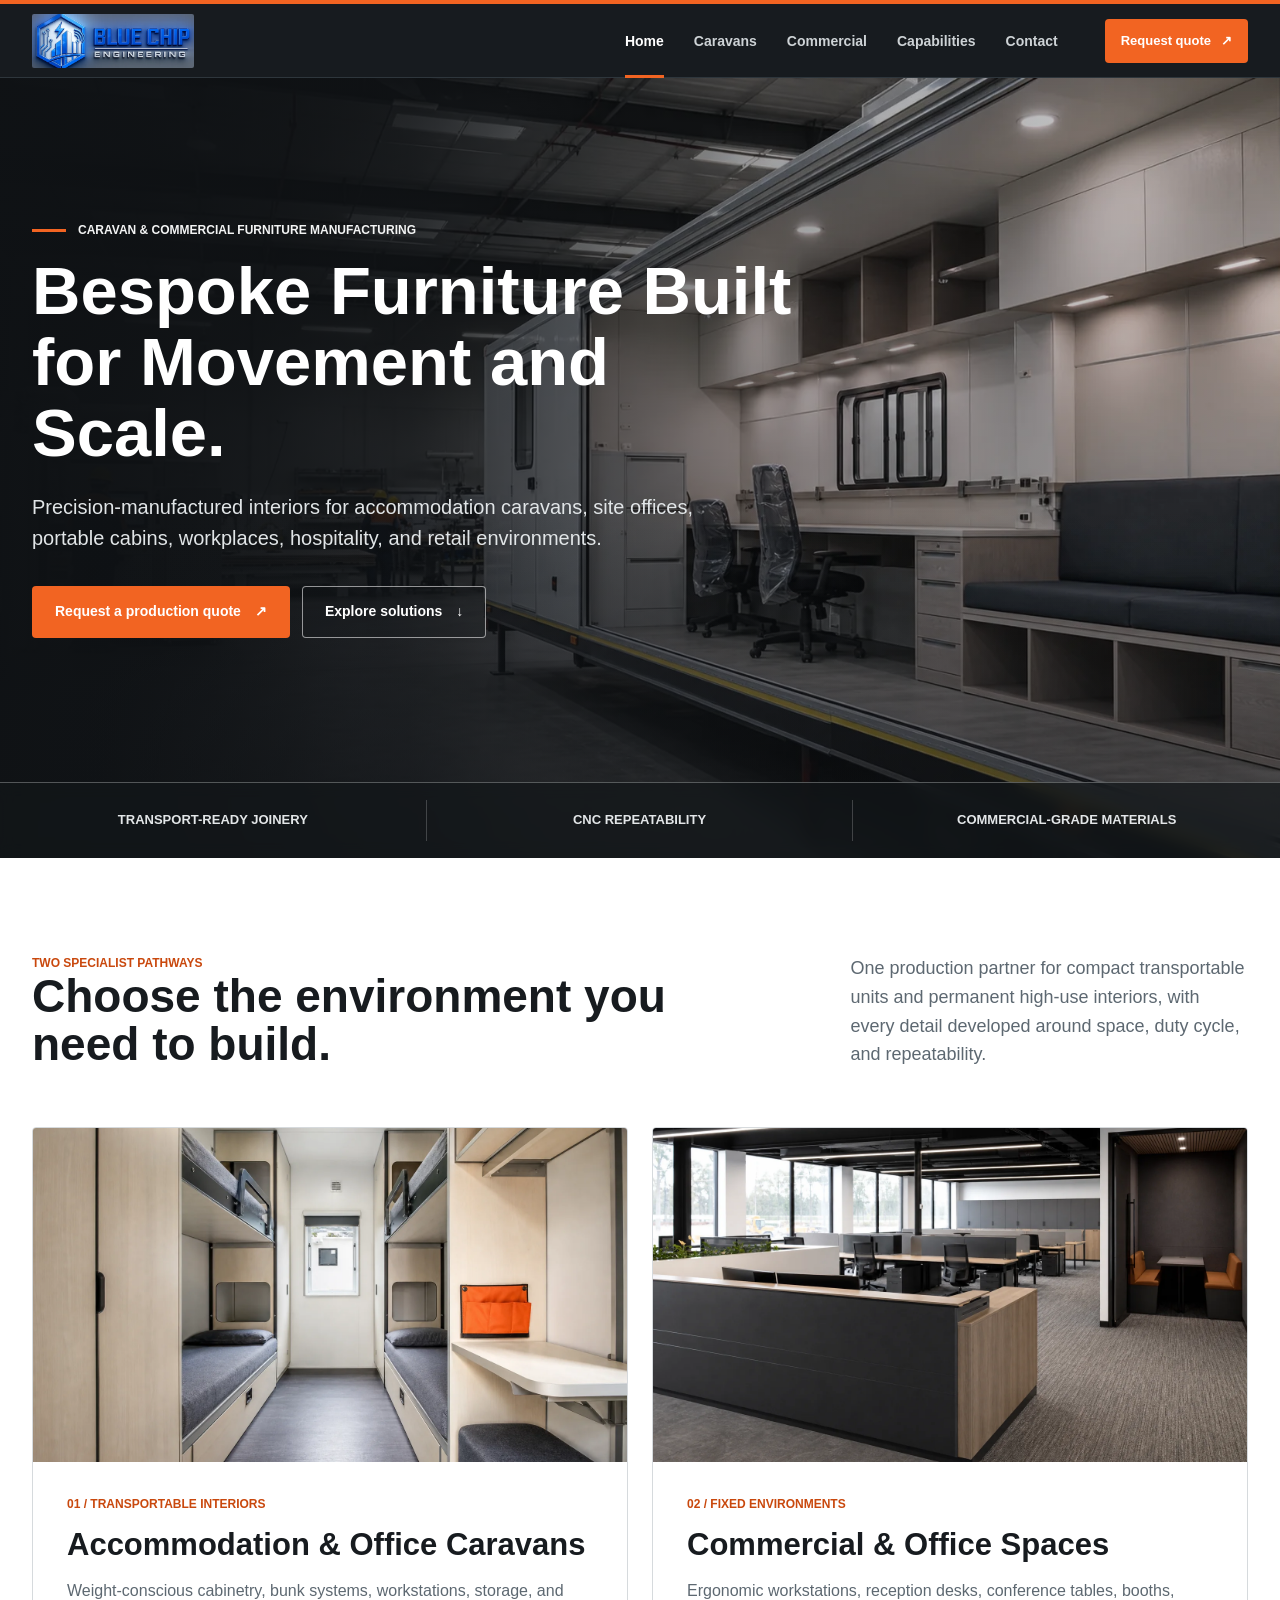
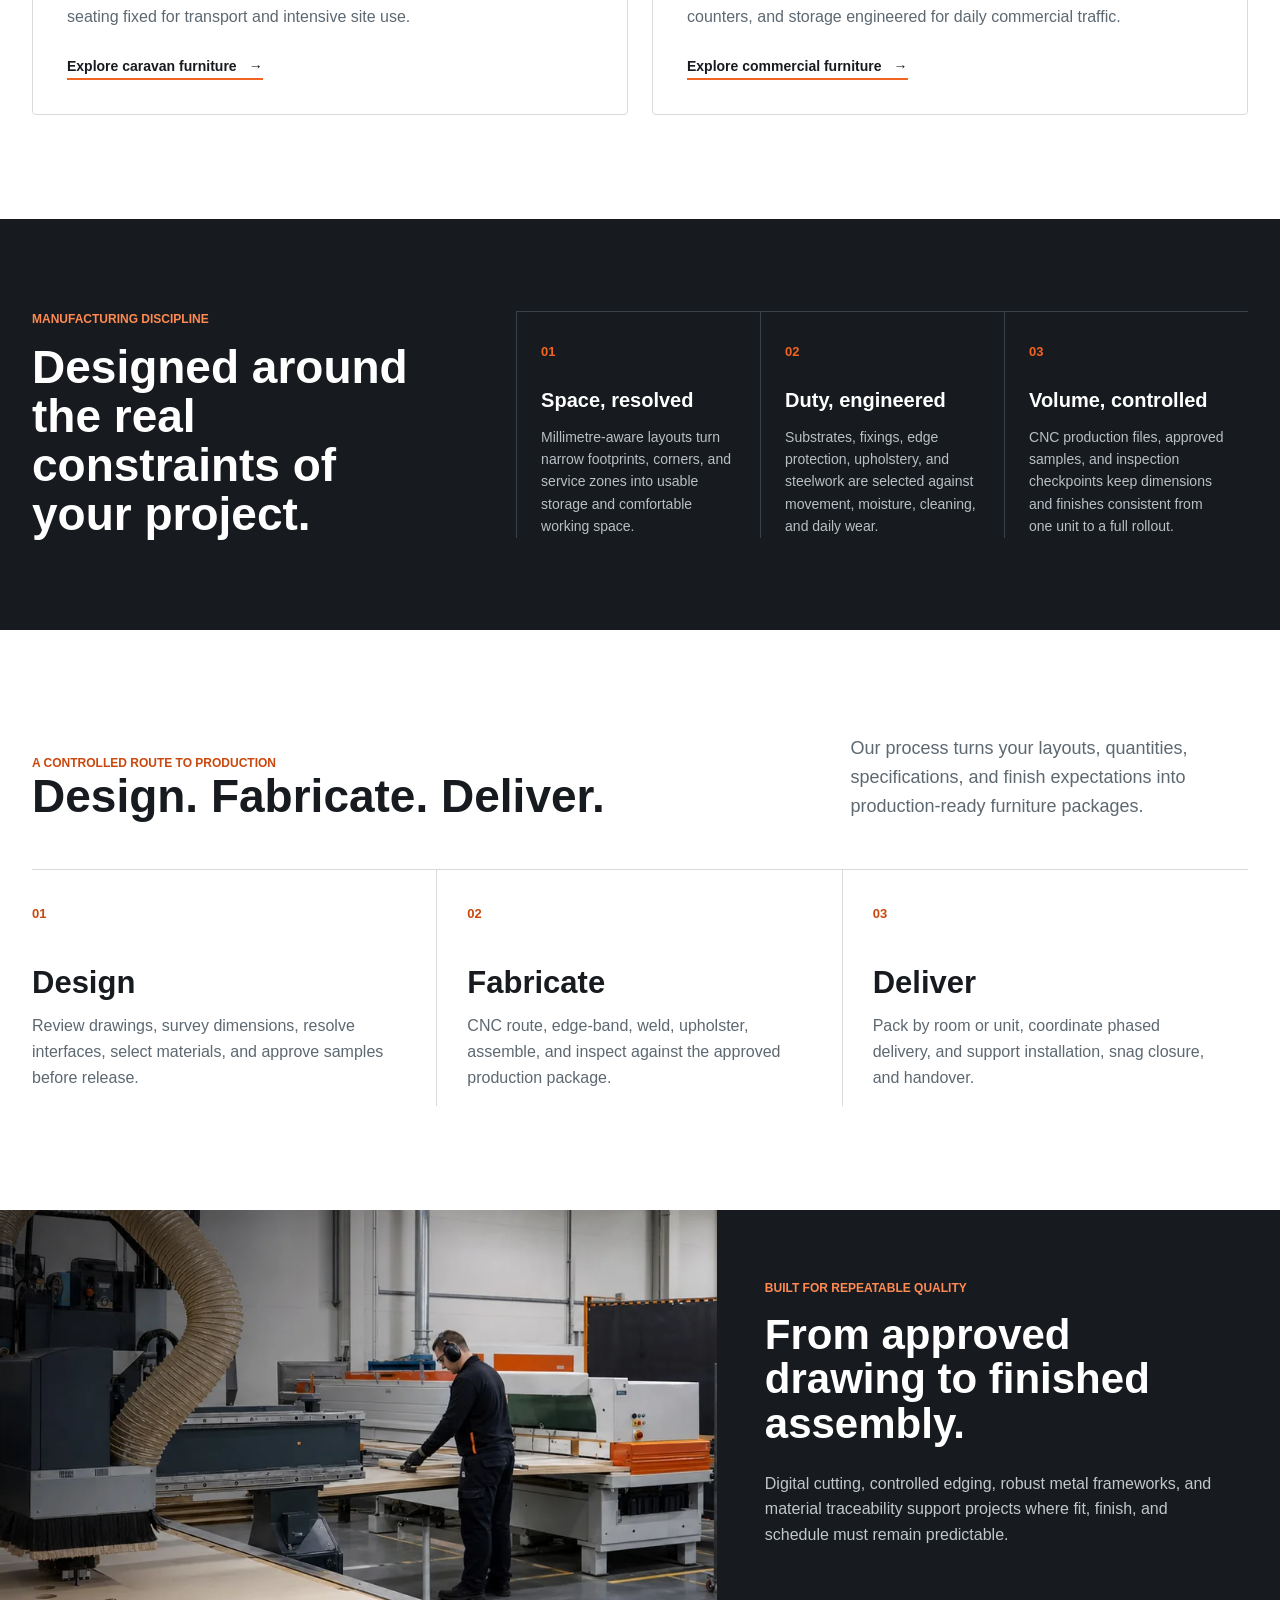
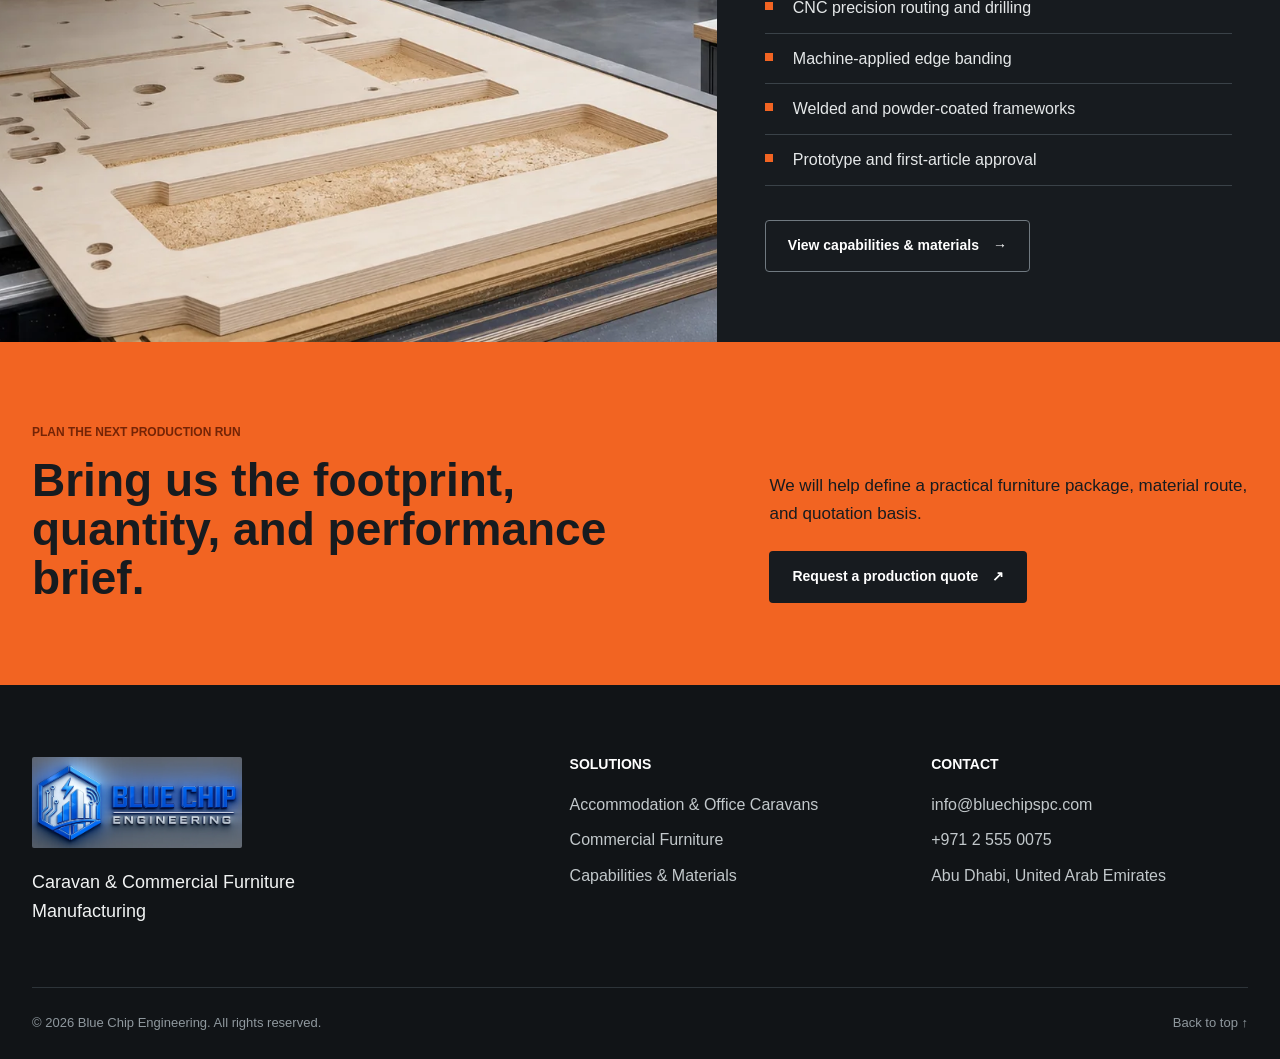
==== commit cbe3d369: "Pivot website to caravan and commercial furniture" ====
--- a/index.html
+++ b/index.html
@@ -3,25 +3,19 @@
   <head>
     <meta charset="utf-8">
     <meta name="viewport" content="width=device-width, initial-scale=1">
-    <title>Blue Chip Engineering | EPC, Maintenance &amp; Digital Transformation</title>
-    <meta
-      name="description"
-      content="Blue Chip Engineering delivers EPC contracting, maintenance, digital transformation, cyber security, and specialized engineering services from Abu Dhabi, UAE."
-    >
-    <meta name="theme-color" content="#0c1117">
+    <title>Caravan &amp; Commercial Furniture Manufacturer | Blue Chip UAE</title>
+    <meta name="description" content="Blue Chip manufactures bespoke furniture for accommodation caravans, site offices, commercial workplaces, hospitality, and retail projects in the UAE.">
+    <meta name="theme-color" content="#171b1f">
     <link rel="canonical" href="https://bluechipspc.com/">
-    <meta property="og:title" content="Blue Chip Engineering">
-    <meta
-      property="og:description"
-      content="Engineering certainty for critical operations, from field execution to digital transformation."
-    >
+    <meta property="og:title" content="Blue Chip | Caravan &amp; Commercial Furniture Manufacturing">
+    <meta property="og:description" content="Bespoke furniture built for movement and scale, from accommodation caravans to high-use commercial spaces.">
     <meta property="og:type" content="website">
     <meta property="og:url" content="https://bluechipspc.com/">
-    <meta property="og:image" content="https://bluechipspc.com/assets/bluechip-engineering-hero.webp">
-    <meta property="og:image:alt" content="An engineer inspecting a modern industrial energy facility">
+    <meta property="og:image" content="https://bluechipspc.com/assets/bluechip-caravan-manufacturing-hero.webp">
+    <meta property="og:image:alt" content="A site-office caravan being fitted with bespoke furniture in a modern production facility">
     <meta name="twitter:card" content="summary_large_image">
     <link rel="icon" href="assets/favicon.png" type="image/png">
-    <link rel="preload" href="assets/bluechip-engineering-hero.webp" as="image" type="image/webp">
+    <link rel="preload" href="assets/bluechip-caravan-manufacturing-hero.webp" as="image" type="image/webp">
     <script>document.documentElement.classList.add("js");</script>
     <link rel="stylesheet" href="styles.css">
     <script type="application/ld+json">
@@ -31,6 +25,7 @@
         "name": "Blue Chip Engineering",
         "url": "https://bluechipspc.com/",
         "logo": "https://bluechipspc.com/assets/bluechip-logo.webp",
+        "description": "Manufacturer of bespoke accommodation caravan, site-office, and commercial furniture in the UAE.",
         "email": "info@bluechipspc.com",
         "telephone": "+97125550075",
         "address": {
@@ -41,523 +36,188 @@
       }
     </script>
   </head>
-  <body>
+  <body class="home-page">
     <a class="skip-link" href="#main-content">Skip to content</a>
 
     <header class="site-header" id="top">
-      <a class="brand" href="#top" aria-label="Blue Chip Engineering home">
-        <img src="assets/bluechip-logo.webp" alt="Blue Chip Engineering" width="1000" height="435">
-      </a>
-
-      <button class="nav-toggle" type="button" aria-label="Open navigation" aria-expanded="false">
-        <span></span>
-        <span></span>
-        <span></span>
-      </button>
-
-      <nav class="site-nav" aria-label="Primary navigation">
-        <a href="#about">About</a>
-        <a href="#services">Expertise</a>
-        <a href="#projects">Projects</a>
-        <a href="#leadership">Leadership</a>
-        <a href="#contact">Contact</a>
-      </nav>
-
-      <a class="header-cta" href="mailto:info@bluechipspc.com?subject=Project%20enquiry">
-        Talk to us <span aria-hidden="true">&#8599;</span>
-      </a>
+      <div class="header-shell">
+        <a class="brand" href="index.html" aria-label="Blue Chip home">
+          <img src="assets/bluechip-logo.webp" alt="Blue Chip Engineering" width="1000" height="435">
+        </a>
+
+        <button class="nav-toggle" type="button" aria-label="Open navigation" aria-expanded="false" aria-controls="primary-navigation">
+          <span></span><span></span><span></span>
+        </button>
+
+        <nav class="site-nav" id="primary-navigation" aria-label="Primary navigation">
+          <a href="index.html" aria-current="page">Home</a>
+          <a href="caravan-furniture.html">Caravans</a>
+          <a href="commercial-furniture.html">Commercial</a>
+          <a href="manufacturing-capabilities.html">Capabilities</a>
+          <a href="quote-contact.html">Contact</a>
+        </nav>
+
+        <a class="header-cta" href="quote-contact.html">Request quote <span aria-hidden="true">&#8599;</span></a>
+      </div>
     </header>
 
     <main id="main-content">
-      <section class="hero" aria-labelledby="hero-title">
+      <section class="hero home-hero" aria-labelledby="hero-title">
         <div class="hero-media" aria-hidden="true">
-          <img
-            src="assets/bluechip-engineering-hero.webp"
-            alt=""
-            width="1672"
-            height="941"
-            fetchpriority="high"
-          >
-        </div>
-
-        <div class="hero-content reveal is-visible">
-          <p class="kicker"><span></span> Abu Dhabi, United Arab Emirates</p>
-          <h1 id="hero-title">Blue Chip<br>Engineering</h1>
-          <p class="hero-lead">
-            Engineering certainty for critical operations, from field execution to digital transformation.
-          </p>
+          <img src="assets/bluechip-caravan-manufacturing-hero.webp" alt="" width="1672" height="941" fetchpriority="high">
+        </div>
+        <div class="hero-shade" aria-hidden="true"></div>
+        <div class="page-shell hero-content reveal is-visible">
+          <p class="kicker"><span></span> Caravan &amp; commercial furniture manufacturing</p>
+          <h1 id="hero-title">Bespoke Furniture Built for Movement and Scale.</h1>
+          <p class="hero-lead">Precision-manufactured interiors for accommodation caravans, site offices, portable cabins, workplaces, hospitality, and retail environments.</p>
           <div class="hero-actions">
-            <a class="button button-primary" href="#services">
-              Explore expertise <span aria-hidden="true">&#8595;</span>
-            </a>
-            <a class="button button-ghost" href="#projects">View project experience</a>
-          </div>
-        </div>
-
-        <div class="hero-rail" aria-label="Core capabilities">
-          <span>EPC contracting</span>
-          <span>Maintenance</span>
-          <span>Digital transformation</span>
-          <span>Specialized services</span>
-        </div>
-      </section>
-
-      <section class="proof-strip" aria-label="Delivery commitments">
-        <div class="proof-item">
-          <strong>UAE</strong>
-          <span>Delivery base</span>
-        </div>
-        <div class="proof-item">
-          <strong>Zero LTI</strong>
-          <span>Safety-led execution</span>
-        </div>
-        <div class="proof-item">
-          <strong>24/7</strong>
-          <span>Operational support</span>
-        </div>
-        <div class="proof-item">
-          <strong>End to end</strong>
-          <span>Strategy through support</span>
-        </div>
-      </section>
-
-      <section class="section about-section" id="about" aria-labelledby="about-title">
-        <div class="section-shell about-layout">
-          <div class="section-marker reveal">
-            <span>01</span>
-            <p>About Blue Chip</p>
-          </div>
-
-          <div class="about-copy reveal">
-            <p class="eyebrow">Built for complex delivery</p>
-            <h2 id="about-title">We connect engineering discipline with digital ambition.</h2>
-            <p class="about-intro">
-              Blue Chip Engineering is a comprehensive digital transformation service provider built on a
-              foundation of contracting and general maintenance expertise.
-            </p>
-            <div class="about-columns">
-              <p>
-                We manage and execute complex projects as a prime contractor, with rigorous control of
-                delivery, cost, quality, efficiency, and safety.
-              </p>
-              <p>
-                Together with experienced partners, we take integrated solutions from strategy and design
-                through implementation, support, and long-term operational stability.
-              </p>
+            <a class="button button-primary" href="quote-contact.html">Request a production quote <span aria-hidden="true">&#8599;</span></a>
+            <a class="button button-ghost" href="#sectors">Explore solutions <span aria-hidden="true">&#8595;</span></a>
+          </div>
+        </div>
+        <div class="hero-rail" aria-label="Core manufacturing priorities">
+          <span>Transport-ready joinery</span>
+          <span>CNC repeatability</span>
+          <span>Commercial-grade materials</span>
+        </div>
+      </section>
+
+      <section class="sector-pathways section" id="sectors" aria-labelledby="sector-title">
+        <div class="page-shell">
+          <div class="section-heading reveal">
+            <div>
+              <p class="eyebrow">Two specialist pathways</p>
+              <h2 id="sector-title">Choose the environment you need to build.</h2>
             </div>
-          </div>
-
-          <figure class="brand-figure reveal">
-            <img src="assets/bluechip-logo.webp" alt="Blue Chip Engineering identity" width="1000" height="435" loading="lazy">
-            <figcaption>
-              <span>Contracting</span>
-              <span>Technology</span>
-              <span>Execution</span>
-            </figcaption>
-          </figure>
-        </div>
-      </section>
-
-      <section class="section services-section" id="services" aria-labelledby="services-title">
-        <div class="section-shell">
-          <div class="section-intro reveal">
-            <div class="section-marker light">
+            <p>One production partner for compact transportable units and permanent high-use interiors, with every detail developed around space, duty cycle, and repeatability.</p>
+          </div>
+
+          <div class="pathway-grid">
+            <article class="pathway-card reveal">
+              <a class="pathway-media" href="caravan-furniture.html" aria-label="Explore accommodation and office caravan furniture">
+                <img src="assets/accommodation-caravan-interior.webp" alt="Space-efficient bunk beds, storage, and a desk inside an accommodation caravan" width="1536" height="1024" loading="lazy">
+              </a>
+              <div class="pathway-copy">
+                <p class="pathway-number">01 / Transportable interiors</p>
+                <h3>Accommodation &amp; Office Caravans</h3>
+                <p>Weight-conscious cabinetry, bunk systems, workstations, storage, and seating fixed for transport and intensive site use.</p>
+                <a class="text-link" href="caravan-furniture.html">Explore caravan furniture <span aria-hidden="true">&#8594;</span></a>
+              </div>
+            </article>
+
+            <article class="pathway-card reveal">
+              <a class="pathway-media" href="commercial-furniture.html" aria-label="Explore commercial and office furniture">
+                <img src="assets/commercial-furniture-fitout.webp" alt="Custom reception desk, modular workstations, storage, and collaboration booth" width="1536" height="1024" loading="lazy">
+              </a>
+              <div class="pathway-copy">
+                <p class="pathway-number">02 / Fixed environments</p>
+                <h3>Commercial &amp; Office Spaces</h3>
+                <p>Ergonomic workstations, reception desks, conference tables, booths, counters, and storage engineered for daily commercial traffic.</p>
+                <a class="text-link" href="commercial-furniture.html">Explore commercial furniture <span aria-hidden="true">&#8594;</span></a>
+              </div>
+            </article>
+          </div>
+        </div>
+      </section>
+
+      <section class="value-band section-dark" aria-labelledby="value-title">
+        <div class="page-shell value-layout">
+          <div class="value-heading reveal">
+            <p class="eyebrow eyebrow-light">Manufacturing discipline</p>
+            <h2 id="value-title">Designed around the real constraints of your project.</h2>
+          </div>
+          <div class="value-grid">
+            <article class="value-item reveal">
+              <span class="value-index">01</span>
+              <h3>Space, resolved</h3>
+              <p>Millimetre-aware layouts turn narrow footprints, corners, and service zones into usable storage and comfortable working space.</p>
+            </article>
+            <article class="value-item reveal">
+              <span class="value-index">02</span>
+              <h3>Duty, engineered</h3>
+              <p>Substrates, fixings, edge protection, upholstery, and steelwork are selected against movement, moisture, cleaning, and daily wear.</p>
+            </article>
+            <article class="value-item reveal">
+              <span class="value-index">03</span>
+              <h3>Volume, controlled</h3>
+              <p>CNC production files, approved samples, and inspection checkpoints keep dimensions and finishes consistent from one unit to a full rollout.</p>
+            </article>
+          </div>
+        </div>
+      </section>
+
+      <section class="process section" aria-labelledby="process-title">
+        <div class="page-shell">
+          <div class="section-heading compact reveal">
+            <div>
+              <p class="eyebrow">A controlled route to production</p>
+              <h2 id="process-title">Design. Fabricate. Deliver.</h2>
+            </div>
+            <p>Our process turns your layouts, quantities, specifications, and finish expectations into production-ready furniture packages.</p>
+          </div>
+
+          <ol class="process-list">
+            <li class="process-step reveal">
+              <span>01</span>
+              <div><h3>Design</h3><p>Review drawings, survey dimensions, resolve interfaces, select materials, and approve samples before release.</p></div>
+            </li>
+            <li class="process-step reveal">
               <span>02</span>
-              <p>Core expertise</p>
-            </div>
-            <div>
-              <p class="eyebrow">One accountable delivery partner</p>
-              <h2 id="services-title">Four disciplines. One standard of execution.</h2>
-            </div>
-          </div>
-
-          <div class="service-grid">
-            <article class="service-item reveal">
-              <div class="service-number">01</div>
-              <div class="service-body">
-                <p class="service-type">Engineering</p>
-                <h3>EPC Contracting</h3>
-                <p>
-                  End-to-end engineering, procurement, installation, integration, testing, commissioning,
-                  documentation, and handover.
-                </p>
-                <ul>
-                  <li>Design and engineering</li>
-                  <li>Procurement and installation</li>
-                  <li>Testing and commissioning</li>
-                </ul>
-              </div>
-            </article>
-
-            <article class="service-item reveal">
-              <div class="service-number">02</div>
-              <div class="service-body">
-                <p class="service-type">Operations</p>
-                <h3>Maintenance Services</h3>
-                <p>
-                  Long-term maintenance, inspections, specialist site services, reporting, and continuity
-                  support for critical assets.
-                </p>
-                <ul>
-                  <li>Preventive and corrective support</li>
-                  <li>Asset inspection and reporting</li>
-                  <li>Long-term service agreements</li>
-                </ul>
-              </div>
-            </article>
-
-            <article class="service-item reveal">
-              <div class="service-number">03</div>
-              <div class="service-body">
-                <p class="service-type">Technology</p>
-                <h3>Digital Transformation</h3>
-                <p>
-                  Strategy, platform implementation, system integration, analytics, automation, and support
-                  for enterprise and industrial programs.
-                </p>
-                <ul>
-                  <li>Digital strategy and platforms</li>
-                  <li>Integration and automation</li>
-                  <li>Analytics and digital twins</li>
-                </ul>
-              </div>
-            </article>
-
-            <article class="service-item reveal">
-              <div class="service-number">04</div>
-              <div class="service-body">
-                <p class="service-type">Specialist delivery</p>
-                <h3>Specialized Services</h3>
-                <p>
-                  Cyber security, compliance, surveillance, technical resourcing, and niche engineering
-                  delivered through experienced teams.
-                </p>
-                <ul>
-                  <li>Cyber security and compliance</li>
-                  <li>Security infrastructure</li>
-                  <li>Technical staff augmentation</li>
-                </ul>
-              </div>
-            </article>
-          </div>
-        </div>
-      </section>
-
-      <section class="delivery-band" aria-label="Delivery lifecycle">
-        <div class="section-shell delivery-grid">
-          <p>Strategy</p>
-          <span aria-hidden="true">&#8594;</span>
-          <p>Engineering</p>
-          <span aria-hidden="true">&#8594;</span>
-          <p>Implementation</p>
-          <span aria-hidden="true">&#8594;</span>
-          <p>Operations</p>
-        </div>
-      </section>
-
-      <section class="section projects-section" id="projects" aria-labelledby="projects-title">
-        <div class="section-shell">
-          <div class="project-heading reveal">
-            <div class="section-marker">
+              <div><h3>Fabricate</h3><p>CNC route, edge-band, weld, upholster, assemble, and inspect against the approved production package.</p></div>
+            </li>
+            <li class="process-step reveal">
               <span>03</span>
-              <p>Project experience</p>
-            </div>
-            <div>
-              <p class="eyebrow">Selected engagements</p>
-              <h2 id="projects-title">Critical work, delivered across enterprise and industrial environments.</h2>
-            </div>
-          </div>
-
-          <div class="project-toolbar reveal">
-            <div class="project-filters" role="tablist" aria-label="Filter project experience">
-              <button class="project-filter is-active" type="button" role="tab" aria-selected="true" aria-controls="project-grid" tabindex="0" data-filter="all">All</button>
-              <button class="project-filter" type="button" role="tab" aria-selected="false" aria-controls="project-grid" tabindex="-1" data-filter="digital">Digital</button>
-              <button class="project-filter" type="button" role="tab" aria-selected="false" aria-controls="project-grid" tabindex="-1" data-filter="cyber">Cyber</button>
-              <button class="project-filter" type="button" role="tab" aria-selected="false" aria-controls="project-grid" tabindex="-1" data-filter="infrastructure">Infrastructure</button>
-              <button class="project-filter" type="button" role="tab" aria-selected="false" aria-controls="project-grid" tabindex="-1" data-filter="services">Services</button>
-            </div>
-            <p class="project-count" aria-live="polite"><strong>7</strong> engagements</p>
-          </div>
-
-          <div class="project-grid" id="project-grid" role="tabpanel">
-            <article class="project-card reveal" data-category="digital">
-              <div class="project-meta">
-                <p>ADNOC Group</p>
-                <span>Digital</span>
-              </div>
-              <h3>Enterprise Whistleblowing Platform</h3>
-              <p class="project-summary">
-                A secure, group-wide platform designed to strengthen speak-up culture, case governance,
-                reporting, and two-way corporate communication.
-              </p>
-              <details>
-                <summary>Project details <span aria-hidden="true">+</span></summary>
-                <div class="project-details">
-                  <p><strong>Requirement</strong> Enable employees and third parties to report unethical behavior with confidence.</p>
-                  <p><strong>Solution</strong> Case tracking, allegation and outcome management, hotline support, administrative reporting, and group-wide sharing.</p>
-                  <p><strong>Value</strong> Better communication, engagement, collaboration, productivity, and information flow.</p>
-                </div>
-              </details>
-            </article>
-
-            <article class="project-card reveal" data-category="cyber">
-              <div class="project-meta">
-                <p>ADNOC Distribution</p>
-                <span>Cyber</span>
-              </div>
-              <h3>PCI-DSS Compliance &amp; Certification</h3>
-              <p class="project-summary">
-                Annual PCI-DSS certification support spanning assessment, remediation, scanning, testing,
-                data discovery, and stakeholder awareness.
-              </p>
-              <details>
-                <summary>Project details <span aria-hidden="true">+</span></summary>
-                <div class="project-details">
-                  <p><strong>Requirement</strong> Achieve and sustain annual PCI-DSS certification.</p>
-                  <p><strong>Solution</strong> Scoping, gap assessment, remediation support, wireless and ASV scans, penetration testing, and PCI/PII data discovery.</p>
-                  <p><strong>Value</strong> Reduced breach exposure, stronger compliance posture, and greater customer trust.</p>
-                </div>
-              </details>
-            </article>
-
-            <article class="project-card reveal" data-category="digital">
-              <div class="project-meta">
-                <p>ADNOC Gas</p>
-                <span>Digital</span>
-              </div>
-              <h3>Pipeline Digital Twin</h3>
-              <p class="project-summary">
-                A GPS-coordinated digital model for a 100 km gas pipeline, integrating live cathodic and
-                external corrosion sensor data.
-              </p>
-              <details>
-                <summary>Project details <span aria-hidden="true">+</span></summary>
-                <div class="project-details">
-                  <p><strong>Requirement</strong> Monitor the corrosion protection system for a pilot gas pipeline.</p>
-                  <p><strong>Solution</strong> A 2D digital pipeline model connected to real-time corrosion sensor data.</p>
-                  <p><strong>Value</strong> Predictive monitoring, automated alerts, enhanced pipeline safety, and reduced manual effort.</p>
-                </div>
-              </details>
-            </article>
-
-            <article class="project-card reveal" data-category="services">
-              <div class="project-meta">
-                <p>ADNOC Gas</p>
-                <span>Services</span>
-              </div>
-              <h3>Digital &amp; Desktop Management Services</h3>
-              <p class="project-summary">
-                Multi-year provision of skilled resources supporting Digital Corporate, Digital Technical,
-                and Desktop Management Services.
-              </p>
-              <details>
-                <summary>Project details <span aria-hidden="true">+</span></summary>
-                <div class="project-details">
-                  <p><strong>Requirement</strong> On-call access to experienced IT and digital transformation resources.</p>
-                  <p><strong>Solution</strong> Structured staffing, talent management, and responsive resource supply.</p>
-                  <p><strong>Value</strong> Timely, cost-effective support for application and infrastructure programs.</p>
-                </div>
-              </details>
-            </article>
-
-            <article class="project-card reveal" data-category="services">
-              <div class="project-meta">
-                <p>ADNOC Group &amp; ADNOC Onshore</p>
-                <span>Services</span>
-              </div>
-              <h3>IT &amp; Digital Staff Augmentation</h3>
-              <p class="project-summary">
-                Multi-year onsite and offsite deployment of skilled digital resources supporting production
-                expansion, systems alignment, and technology adoption.
-              </p>
-              <details>
-                <summary>Project details <span aria-hidden="true">+</span></summary>
-                <div class="project-details">
-                  <p><strong>Scope</strong> Digital and IT resources aligned to evolving business and production requirements.</p>
-                  <p><strong>Delivery</strong> Flexible onsite and offsite staffing across multiple technology categories.</p>
-                  <p><strong>Value</strong> Faster access to specialist capability and improved program continuity.</p>
-                </div>
-              </details>
-            </article>
-
-            <article class="project-card reveal" data-category="infrastructure">
-              <div class="project-meta">
-                <p>ADNOC</p>
-                <span>Infrastructure</span>
-              </div>
-              <h3>Al Dhannah City Security Infrastructure</h3>
-              <p class="project-summary">
-                Phase 4 design and construction supporting 100% security infrastructure coverage across
-                residential and utility buildings.
-              </p>
-              <details>
-                <summary>Project details <span aria-hidden="true">+</span></summary>
-                <div class="project-details">
-                  <p><strong>Scope</strong> Design, engineering, procurement, installation, cabling, and centralization.</p>
-                  <p><strong>Systems</strong> CCTV integration across multiple regions of Al Dhannah City.</p>
-                  <p><strong>Delivery</strong> Testing, commissioning, and handover of integrated security infrastructure.</p>
-                </div>
-              </details>
-            </article>
-
-            <article class="project-card reveal" data-category="services">
-              <div class="project-meta">
-                <p>ADNOC Gas</p>
-                <span>Services</span>
-              </div>
-              <h3>Partial Discharge Analysis LTSA</h3>
-              <p class="project-summary">
-                A 4+2 year service agreement covering software-based partial discharge analysis across
-                ADNOC Gas sites.
-              </p>
-              <details>
-                <summary>Project details <span aria-hidden="true">+</span></summary>
-                <div class="project-details">
-                  <p><strong>Scope</strong> Online PDA data collection, analysis, reporting, and consultancy.</p>
-                  <p><strong>Assessment</strong> Residual life analysis and comprehensive offline and online non-destructive tests.</p>
-                  <p><strong>Value</strong> Better asset insight, planned intervention, and long-term equipment reliability.</p>
-                </div>
-              </details>
-            </article>
-          </div>
-        </div>
-      </section>
-
-      <section class="section leadership-section" id="leadership" aria-labelledby="leadership-title">
-        <div class="section-shell">
-          <div class="section-intro reveal">
-            <div class="section-marker">
-              <span>04</span>
-              <p>Leadership</p>
-            </div>
-            <div>
-              <p class="eyebrow">Accountability from the top</p>
-              <h2 id="leadership-title">A multidisciplinary team built around delivery.</h2>
-            </div>
-          </div>
-
-          <div class="leadership-grid">
-            <article class="leader reveal">
-              <span class="leader-initials" aria-hidden="true">OV</span>
-              <div>
-                <h3>Omprakash Vishwakarma</h3>
-                <p>Founder &amp; Chief Executive Officer</p>
-              </div>
-            </article>
-            <article class="leader reveal">
-              <span class="leader-initials" aria-hidden="true">AW</span>
-              <div>
-                <h3>Amruta Wadhai</h3>
-                <p>Chief Operating Officer</p>
-              </div>
-            </article>
-            <article class="leader reveal">
-              <span class="leader-initials" aria-hidden="true">DG</span>
-              <div>
-                <h3>Dhiraj Gupta</h3>
-                <p>Director, Digital Transformation</p>
-              </div>
-            </article>
-            <article class="leader reveal">
-              <span class="leader-initials" aria-hidden="true">LN</span>
-              <div>
-                <h3>Latheesh Nair</h3>
-                <p>Chief Financial Officer</p>
-              </div>
-            </article>
-          </div>
-        </div>
-      </section>
-
-      <section class="section history-section" aria-labelledby="history-title">
-        <div class="section-shell">
-          <div class="history-heading reveal">
-            <div class="section-marker light">
-              <span>05</span>
-              <p>Our history</p>
-            </div>
-            <div>
-              <p class="eyebrow">Growth with purpose</p>
-              <h2 id="history-title">From focused ambition to multidisciplinary delivery.</h2>
-            </div>
-          </div>
-
-          <div class="timeline">
-            <article class="timeline-item reveal">
-              <time datetime="2019">2019</time>
-              <h3>Founded in Abu Dhabi</h3>
-              <p>Established to become a recognized end-to-end digital transformation services company in the Middle East.</p>
-            </article>
-            <article class="timeline-item reveal">
-              <time datetime="2020">2020</time>
-              <h3>Partner ecosystem</h3>
-              <p>Built a network of digital transformation partners while growing internal delivery capability.</p>
-            </article>
-            <article class="timeline-item reveal">
-              <time datetime="2022">2022</time>
-              <h3>Portfolio expansion</h3>
-              <p>Expanded into multidisciplinary digital transformation services and products.</p>
-            </article>
-            <article class="timeline-item reveal">
-              <time datetime="2024">2024</time>
-              <h3>Multidiscipline growth</h3>
-              <p>Scaled to manage multidisciplinary projects while growing the wider team to 100.</p>
-            </article>
-          </div>
-        </div>
-      </section>
-
-      <section class="contact-section" id="contact" aria-labelledby="contact-title">
-        <div class="section-shell contact-layout">
-          <div class="contact-copy reveal">
-            <p class="eyebrow">Start the conversation</p>
-            <h2 id="contact-title">Bring us the complex part.</h2>
-            <p>
-              From a focused technical requirement to a multi-year transformation program, our team is
-              ready to shape the next delivery milestone.
-            </p>
-            <a class="button button-light" href="mailto:info@bluechipspc.com?subject=Blue%20Chip%20Engineering%20project%20enquiry">
-              Discuss your project <span aria-hidden="true">&#8599;</span>
-            </a>
-          </div>
-
-          <div class="contact-list reveal">
-            <a href="mailto:info@bluechipspc.com">
-              <span>Email</span>
-              <strong>info@bluechipspc.com</strong>
-              <b aria-hidden="true">&#8599;</b>
-            </a>
-            <a href="tel:+97125550075">
-              <span>Phone</span>
-              <strong>+971 2 555 0075</strong>
-              <b aria-hidden="true">&#8599;</b>
-            </a>
-            <div>
-              <span>Location</span>
-              <strong>Abu Dhabi, United Arab Emirates</strong>
-            </div>
+              <div><h3>Deliver</h3><p>Pack by room or unit, coordinate phased delivery, and support installation, snag closure, and handover.</p></div>
+            </li>
+          </ol>
+        </div>
+      </section>
+
+      <section class="capability-feature" aria-labelledby="capability-title">
+        <div class="capability-image reveal">
+          <img src="assets/cnc-furniture-manufacturing.webp" alt="CNC routing, edge banding, and steel framework fabrication in a furniture workshop" width="1672" height="941" loading="lazy">
+        </div>
+        <div class="capability-copy section-dark reveal">
+          <p class="eyebrow eyebrow-light">Built for repeatable quality</p>
+          <h2 id="capability-title">From approved drawing to finished assembly.</h2>
+          <p>Digital cutting, controlled edging, robust metal frameworks, and material traceability support projects where fit, finish, and schedule must remain predictable.</p>
+          <ul class="check-list">
+            <li>CNC precision routing and drilling</li>
+            <li>Machine-applied edge banding</li>
+            <li>Welded and powder-coated frameworks</li>
+            <li>Prototype and first-article approval</li>
+          </ul>
+          <a class="button button-outline-light" href="manufacturing-capabilities.html">View capabilities &amp; materials <span aria-hidden="true">&#8594;</span></a>
+        </div>
+      </section>
+
+      <section class="cta-band" aria-labelledby="cta-title">
+        <div class="page-shell cta-layout reveal">
+          <div>
+            <p class="eyebrow">Plan the next production run</p>
+            <h2 id="cta-title">Bring us the footprint, quantity, and performance brief.</h2>
+          </div>
+          <div class="cta-action">
+            <p>We will help define a practical furniture package, material route, and quotation basis.</p>
+            <a class="button button-dark" href="quote-contact.html">Request a production quote <span aria-hidden="true">&#8599;</span></a>
           </div>
         </div>
       </section>
     </main>
 
     <footer class="site-footer">
-      <div class="footer-brand">
-        <img src="assets/bluechip-logo.webp" alt="Blue Chip Engineering" width="1000" height="435" loading="lazy">
-        <p>Engineering clarity. Digital precision. Delivery that performs.</p>
+      <div class="page-shell footer-grid">
+        <div class="footer-brand">
+          <img src="assets/bluechip-logo.webp" alt="Blue Chip Engineering" width="1000" height="435" loading="lazy">
+          <p>Caravan &amp; Commercial Furniture Manufacturing</p>
+        </div>
+        <div class="footer-column"><h2>Solutions</h2><a href="caravan-furniture.html">Accommodation &amp; Office Caravans</a><a href="commercial-furniture.html">Commercial Furniture</a><a href="manufacturing-capabilities.html">Capabilities &amp; Materials</a></div>
+        <div class="footer-column"><h2>Contact</h2><a href="mailto:info@bluechipspc.com">info@bluechipspc.com</a><a href="tel:+97125550075">+971 2 555 0075</a><span>Abu Dhabi, United Arab Emirates</span></div>
       </div>
-      <nav aria-label="Footer navigation">
-        <a href="#about">About</a>
-        <a href="#services">Expertise</a>
-        <a href="#projects">Projects</a>
-        <a href="#contact">Contact</a>
-      </nav>
-      <div class="footer-bottom">
-        <p>&copy; 2026 Blue Chip Engineering. All rights reserved.</p>
-        <a href="#top">Back to top <span aria-hidden="true">&#8593;</span></a>
-      </div>
+      <div class="page-shell footer-base"><span>&copy; 2026 Blue Chip Engineering. All rights reserved.</span><a href="#top">Back to top <span aria-hidden="true">&#8593;</span></a></div>
     </footer>
 
-    <script src="script.js"></script>
+    <script src="script.js" defer></script>
   </body>
 </html>
--- a/styles.css
+++ b/styles.css
@@ -1,39 +1,40 @@
 :root {
-  --ink: #0c1117;
-  --graphite: #131a22;
-  --graphite-soft: #1d2732;
-  --steel: #526170;
-  --line: #cfd8e1;
-  --line-dark: rgba(255, 255, 255, 0.16);
-  --paper: #f3f6f8;
+  --charcoal: #171b1f;
+  --charcoal-2: #22282d;
+  --charcoal-3: #30373d;
+  --ink: #171b1f;
+  --slate: #5d6871;
+  --steel: #8e989f;
+  --line: #d6dadd;
+  --line-dark: #3a4248;
+  --muted: #f1f3f3;
   --white: #ffffff;
-  --blue: #056ee6;
-  --blue-deep: #0b3e82;
-  --teal: #0f9488;
-  --signal: #d6e84f;
-  --gold: #dfa83c;
-  --shadow: 0 24px 64px rgba(9, 29, 52, 0.14);
-  --header-height: 76px;
-}
-
-* {
+  --orange: #f26422;
+  --orange-dark: #c9480d;
+  --max-width: 1280px;
+  --header-height: 78px;
+}
+
+*,
+*::before,
+*::after {
   box-sizing: border-box;
-  letter-spacing: 0;
 }
 
 html {
   scroll-behavior: smooth;
-  scroll-padding-top: calc(var(--header-height) + 18px);
+  scroll-padding-top: 96px;
 }
 
 body {
   margin: 0;
   color: var(--ink);
   background: var(--white);
-  font-family: "Segoe UI Variable", "Segoe UI", Arial, Helvetica, sans-serif;
+  font-family: Inter, Aptos, "Segoe UI", Arial, sans-serif;
   font-size: 16px;
   line-height: 1.6;
-  text-rendering: optimizeLegibility;
+  letter-spacing: 0;
+  -webkit-font-smoothing: antialiased;
 }
 
 body.nav-open {
@@ -52,198 +53,353 @@
 
 button,
 input,
-select {
+select,
+textarea {
+  color: inherit;
   font: inherit;
-}
-
-button,
-a {
-  -webkit-tap-highlight-color: transparent;
+  letter-spacing: 0;
+}
+
+h1,
+h2,
+h3,
+p {
+  margin-top: 0;
+}
+
+h1,
+h2,
+h3 {
+  font-weight: 720;
+  line-height: 1.06;
+  letter-spacing: 0;
+}
+
+h2 {
+  margin-bottom: 24px;
+  font-size: 46px;
+}
+
+h3 {
+  margin-bottom: 14px;
+  font-size: 23px;
+}
+
+p:last-child,
+ul:last-child,
+ol:last-child {
+  margin-bottom: 0;
+}
+
+::selection {
+  color: var(--white);
+  background: var(--orange-dark);
 }
 
 :focus-visible {
-  outline: 3px solid var(--signal);
+  outline: 3px solid var(--orange);
   outline-offset: 3px;
+}
+
+.sr-only {
+  position: absolute;
+  width: 1px;
+  height: 1px;
+  padding: 0;
+  margin: -1px;
+  overflow: hidden;
+  clip: rect(0, 0, 0, 0);
+  white-space: nowrap;
+  border: 0;
 }
 
 .skip-link {
   position: fixed;
   top: 10px;
   left: 10px;
-  z-index: 100;
-  padding: 10px 14px;
+  z-index: 1000;
+  padding: 10px 16px;
   color: var(--white);
-  background: var(--ink);
+  background: var(--orange-dark);
   transform: translateY(-150%);
+  transition: transform 180ms ease;
 }
 
 .skip-link:focus {
   transform: translateY(0);
 }
 
-.section-shell {
-  width: min(1280px, calc(100% - 80px));
-  margin: 0 auto;
+.page-shell,
+.header-shell {
+  width: min(calc(100% - 64px), var(--max-width));
+  margin-inline: auto;
+}
+
+.section {
+  padding-block: 104px;
+}
+
+.section-muted {
+  padding-block: 104px;
+  background: var(--muted);
+}
+
+.section-dark {
+  color: var(--white);
+  background: var(--charcoal);
+}
+
+.eyebrow,
+.kicker,
+.pathway-number,
+.material-code {
+  margin-bottom: 16px;
+  color: var(--orange-dark);
+  font-size: 12px;
+  font-weight: 750;
+  line-height: 1.4;
+  letter-spacing: 0;
+  text-transform: uppercase;
+}
+
+.eyebrow-light {
+  color: #ff8a52;
+}
+
+.section-heading {
+  display: grid;
+  grid-template-columns: minmax(0, 1.3fr) minmax(300px, 0.7fr);
+  gap: 80px;
+  align-items: end;
+  margin-bottom: 58px;
+}
+
+.section-heading h2,
+.section-heading p {
+  margin-bottom: 0;
+}
+
+.section-heading > p {
+  color: var(--slate);
+  font-size: 18px;
+}
+
+.section-heading.compact {
+  margin-bottom: 48px;
+}
+
+.button {
+  display: inline-flex;
+  min-height: 52px;
+  align-items: center;
+  justify-content: center;
+  gap: 14px;
+  padding: 14px 22px;
+  border: 1px solid transparent;
+  border-radius: 4px;
+  font-size: 14px;
+  font-weight: 750;
+  line-height: 1.25;
+  text-align: center;
+  transition: color 180ms ease, background-color 180ms ease, border-color 180ms ease, transform 180ms ease;
+}
+
+.button:hover {
+  transform: translateY(-2px);
+}
+
+.button-primary {
+  color: var(--white);
+  background: var(--orange);
+}
+
+.button-primary:hover {
+  background: var(--orange-dark);
+}
+
+.button-ghost {
+  color: var(--white);
+  border-color: rgba(255, 255, 255, 0.55);
+  background: rgba(23, 27, 31, 0.28);
+}
+
+.button-ghost:hover {
+  border-color: var(--white);
+  background: rgba(23, 27, 31, 0.7);
+}
+
+.button-dark {
+  color: var(--white);
+  background: var(--charcoal);
+}
+
+.button-dark:hover {
+  background: var(--charcoal-3);
+}
+
+.button-outline-light {
+  color: var(--white);
+  border-color: #707980;
+  background: transparent;
+}
+
+.button-outline-light:hover {
+  border-color: var(--orange);
+  background: var(--orange);
+}
+
+.text-link {
+  display: inline-flex;
+  align-items: center;
+  gap: 12px;
+  color: var(--ink);
+  font-size: 14px;
+  font-weight: 750;
+  border-bottom: 2px solid var(--orange);
+}
+
+.text-link:hover {
+  color: var(--orange-dark);
 }
 
 .site-header {
   position: sticky;
   top: 0;
-  z-index: 50;
-  display: grid;
-  grid-template-columns: minmax(190px, 1fr) auto auto;
+  z-index: 100;
+  height: var(--header-height);
+  border-top: 4px solid var(--orange);
+  border-bottom: 1px solid #2e363c;
+  color: var(--white);
+  background: var(--charcoal);
+}
+
+.header-shell {
+  display: flex;
+  height: calc(var(--header-height) - 4px);
   align-items: center;
-  gap: 28px;
-  height: var(--header-height);
-  padding: 10px 40px;
-  background: rgba(255, 255, 255, 0.95);
-  border-bottom: 1px solid rgba(207, 216, 225, 0.82);
-  backdrop-filter: blur(18px);
-  transition: box-shadow 180ms ease, background-color 180ms ease;
-}
-
-.site-header.is-scrolled {
-  background: rgba(255, 255, 255, 0.98);
-  box-shadow: 0 8px 30px rgba(12, 17, 23, 0.08);
+  gap: 34px;
 }
 
 .brand {
-  display: inline-flex;
-  align-items: center;
-  width: 208px;
+  display: block;
+  flex: 0 0 162px;
+  width: 162px;
   height: 54px;
   overflow: hidden;
+  border-radius: 2px;
+  background: #59616a;
 }
 
 .brand img {
-  width: 208px;
-  height: auto;
-  object-fit: contain;
+  width: 100%;
+  height: 100%;
+  object-fit: cover;
 }
 
 .site-nav {
   display: flex;
-  align-items: center;
+  align-items: stretch;
+  align-self: stretch;
   gap: 4px;
+  margin-left: auto;
 }
 
 .site-nav a {
   position: relative;
+  display: flex;
+  align-items: center;
+  padding: 0 13px;
+  color: #ced3d6;
+  font-size: 14px;
+  font-weight: 650;
+  white-space: nowrap;
+}
+
+.site-nav a::after {
+  position: absolute;
+  right: 13px;
+  bottom: 0;
+  left: 13px;
+  height: 3px;
+  background: var(--orange);
+  content: "";
+  opacity: 0;
+  transform: scaleX(0.4);
+  transition: opacity 180ms ease, transform 180ms ease;
+}
+
+.site-nav a:hover,
+.site-nav a[aria-current="page"] {
+  color: var(--white);
+}
+
+.site-nav a:hover::after,
+.site-nav a[aria-current="page"]::after {
+  opacity: 1;
+  transform: scaleX(1);
+}
+
+.header-cta {
   display: inline-flex;
+  min-height: 44px;
   align-items: center;
-  min-height: 42px;
-  padding: 8px 12px;
-  color: #33404c;
-  font-size: 14px;
-  font-weight: 700;
-}
-
-.site-nav a::after {
-  content: "";
-  position: absolute;
-  right: 12px;
-  bottom: 5px;
-  left: 12px;
-  height: 2px;
-  background: var(--blue);
-  transform: scaleX(0);
-  transform-origin: left;
-  transition: transform 180ms ease;
-}
-
-.site-nav a:hover,
-.site-nav a:focus-visible,
-.site-nav a.is-active {
-  color: var(--blue-deep);
-}
-
-.site-nav a:hover::after,
-.site-nav a:focus-visible::after,
-.site-nav a.is-active::after {
-  transform: scaleX(1);
-}
-
-.header-cta,
-.button {
-  display: inline-flex;
-  align-items: center;
-  justify-content: center;
   gap: 10px;
-  min-height: 46px;
-  border: 1px solid transparent;
-  border-radius: 3px;
-  font-size: 14px;
-  font-weight: 800;
-  line-height: 1.2;
-  transition: transform 180ms ease, color 180ms ease, background-color 180ms ease, border-color 180ms ease;
-}
-
-.header-cta {
-  min-width: 128px;
-  padding: 12px 16px;
+  padding: 11px 16px;
+  border-radius: 4px;
   color: var(--white);
-  background: var(--ink);
-}
-
-.header-cta:hover,
-.header-cta:focus-visible,
-.button:hover,
-.button:focus-visible {
-  transform: translateY(-2px);
+  background: var(--orange);
+  font-size: 13px;
+  font-weight: 750;
+  white-space: nowrap;
+}
+
+.header-cta:hover {
+  background: var(--orange-dark);
 }
 
 .nav-toggle {
   display: none;
-  width: 44px;
-  height: 44px;
-  padding: 10px;
-  border: 1px solid var(--line);
-  border-radius: 3px;
-  background: var(--white);
+  width: 46px;
+  height: 46px;
+  padding: 11px;
+  border: 1px solid var(--line-dark);
+  border-radius: 4px;
+  color: var(--white);
+  background: transparent;
   cursor: pointer;
 }
 
 .nav-toggle span {
   display: block;
-  width: 20px;
+  width: 100%;
   height: 2px;
-  margin: 4px auto;
-  background: var(--ink);
+  margin-block: 5px;
+  background: currentColor;
   transition: transform 180ms ease, opacity 180ms ease;
-}
-
-.nav-toggle.is-open span:nth-child(1) {
-  transform: translateY(6px) rotate(45deg);
-}
-
-.nav-toggle.is-open span:nth-child(2) {
-  opacity: 0;
-}
-
-.nav-toggle.is-open span:nth-child(3) {
-  transform: translateY(-6px) rotate(-45deg);
 }
 
 .hero {
   position: relative;
-  height: min(820px, calc(100svh - 112px));
-  min-height: 620px;
   overflow: hidden;
   color: var(--white);
-  background: var(--graphite);
+  background: var(--charcoal);
+}
+
+.home-hero {
+  height: calc(100svh - 120px);
+  min-height: 590px;
+  max-height: 780px;
+}
+
+.subpage-hero {
+  height: min(620px, calc(100svh - 116px));
+  min-height: 520px;
 }
 
 .hero-media,
-.hero-media::after {
+.hero-shade {
   position: absolute;
   inset: 0;
-}
-
-.hero-media::after {
-  content: "";
-  background:
-    linear-gradient(90deg, rgba(7, 14, 22, 0.88) 0%, rgba(7, 14, 22, 0.72) 35%, rgba(7, 14, 22, 0.25) 68%, rgba(7, 14, 22, 0.08) 100%),
-    linear-gradient(0deg, rgba(7, 14, 22, 0.66) 0%, rgba(7, 14, 22, 0.04) 52%);
 }
 
 .hero-media img {
@@ -253,101 +409,73 @@
   object-position: center;
 }
 
+.home-hero .hero-media img {
+  object-position: center 47%;
+}
+
+.commercial-hero .hero-media img {
+  object-position: center 43%;
+}
+
+.hero-shade {
+  background: linear-gradient(90deg, rgba(15, 18, 21, 0.96) 0%, rgba(15, 18, 21, 0.82) 32%, rgba(15, 18, 21, 0.4) 60%, rgba(15, 18, 21, 0.18) 100%);
+}
+
+.hero-shade::after {
+  position: absolute;
+  inset: 0;
+  background: linear-gradient(0deg, rgba(15, 18, 21, 0.62) 0%, transparent 45%);
+  content: "";
+}
+
 .hero-content {
   position: relative;
   z-index: 2;
   display: flex;
+  height: calc(100% - 76px);
+  max-width: var(--max-width);
   flex-direction: column;
+  align-items: flex-start;
   justify-content: center;
-  width: min(1280px, calc(100% - 80px));
-  height: calc(100% - 82px);
-  margin: 0 auto;
-  padding-bottom: 18px;
-}
-
-.kicker,
-.eyebrow {
-  margin: 0;
-  font-size: 13px;
-  font-weight: 800;
-  line-height: 1.3;
-  text-transform: uppercase;
+  padding-right: 34%;
 }
 
 .kicker {
   display: flex;
   align-items: center;
-  gap: 10px;
-  color: rgba(255, 255, 255, 0.84);
+  gap: 12px;
+  color: #f3f4f4;
 }
 
 .kicker span {
-  width: 28px;
+  width: 34px;
   height: 3px;
-  background: var(--signal);
-}
-
-.eyebrow {
-  margin-bottom: 16px;
-  color: var(--teal);
-}
-
-.hero h1,
-.section h2,
-.contact-section h2 {
-  margin: 0;
-  font-weight: 760;
-  line-height: 0.98;
+  background: var(--orange);
 }
 
 .hero h1 {
-  max-width: 760px;
-  margin-top: 22px;
-  font-size: 74px;
+  max-width: 880px;
+  margin-bottom: 24px;
+  font-size: 67px;
+}
+
+.subpage-hero h1 {
+  max-width: 860px;
+  font-size: 57px;
 }
 
 .hero-lead {
-  max-width: 620px;
-  margin: 24px 0 0;
-  color: rgba(255, 255, 255, 0.88);
-  font-size: 21px;
-  line-height: 1.5;
+  max-width: 680px;
+  margin-bottom: 32px;
+  color: #e1e5e7;
+  font-size: 20px;
+  line-height: 1.55;
 }
 
 .hero-actions {
   display: flex;
   flex-wrap: wrap;
   gap: 12px;
-  margin-top: 32px;
-}
-
-.button {
-  padding: 13px 18px;
-}
-
-.button-primary {
-  color: var(--ink);
-  background: var(--signal);
-  border-color: var(--signal);
-}
-
-.button-primary:hover,
-.button-primary:focus-visible {
-  background: var(--white);
-  border-color: var(--white);
-}
-
-.button-ghost {
-  color: var(--white);
-  background: rgba(255, 255, 255, 0.08);
-  border-color: rgba(255, 255, 255, 0.46);
-}
-
-.button-ghost:hover,
-.button-ghost:focus-visible {
-  color: var(--ink);
-  background: var(--white);
-  border-color: var(--white);
 }
 
 .hero-rail {
@@ -357,773 +485,1096 @@
   left: 0;
   z-index: 3;
   display: grid;
-  grid-template-columns: repeat(4, minmax(0, 1fr));
-  min-height: 82px;
-  padding: 0 max(40px, calc((100% - 1280px) / 2));
-  background: rgba(10, 17, 25, 0.88);
-  border-top: 1px solid rgba(255, 255, 255, 0.2);
-  backdrop-filter: blur(10px);
+  min-height: 76px;
+  grid-template-columns: repeat(3, 1fr);
+  align-items: center;
+  border-top: 1px solid rgba(255, 255, 255, 0.28);
+  background: rgba(19, 23, 26, 0.72);
+  backdrop-filter: blur(8px);
 }
 
 .hero-rail span {
-  display: flex;
-  align-items: center;
-  padding: 18px 22px;
-  border-right: 1px solid rgba(255, 255, 255, 0.16);
+  padding: 10px 30px;
+  border-right: 1px solid rgba(255, 255, 255, 0.2);
+  color: #e3e6e8;
+  font-size: 13px;
+  font-weight: 650;
+  text-align: center;
+  text-transform: uppercase;
+}
+
+.hero-rail span:last-child {
+  border-right: 0;
+}
+
+.sector-pathways {
+  padding-top: 96px;
+}
+
+.pathway-grid {
+  display: grid;
+  grid-template-columns: repeat(2, minmax(0, 1fr));
+  gap: 24px;
+}
+
+.pathway-card {
+  overflow: hidden;
+  border: 1px solid var(--line);
+  border-radius: 4px;
+  background: var(--white);
+}
+
+.pathway-media {
+  display: block;
+  aspect-ratio: 16 / 9;
+  overflow: hidden;
+  background: var(--muted);
+}
+
+.pathway-media img {
+  width: 100%;
+  height: 100%;
+  object-fit: cover;
+  transition: transform 450ms ease;
+}
+
+.pathway-card:hover .pathway-media img {
+  transform: scale(1.025);
+}
+
+.pathway-copy {
+  padding: 34px;
+}
+
+.pathway-copy h3 {
+  margin-bottom: 16px;
+  font-size: 31px;
+}
+
+.pathway-copy > p:not(.pathway-number) {
+  margin-bottom: 24px;
+  color: var(--slate);
+}
+
+.value-band {
+  padding-block: 92px;
+}
+
+.value-layout {
+  display: grid;
+  grid-template-columns: minmax(280px, 0.7fr) minmax(0, 1.3fr);
+  gap: 90px;
+}
+
+.value-heading h2 {
+  margin-bottom: 0;
+}
+
+.value-grid {
+  display: grid;
+  grid-template-columns: repeat(3, minmax(0, 1fr));
+  border-top: 1px solid var(--line-dark);
+}
+
+.value-item {
+  min-width: 0;
+  padding: 30px 24px 0;
+  border-left: 1px solid var(--line-dark);
+}
+
+.value-index,
+.application-item > span,
+.commercial-sector > span,
+.capability-process > span,
+.product-index {
+  display: block;
+  margin-bottom: 28px;
+  color: var(--orange);
   font-size: 13px;
   font-weight: 800;
-  text-transform: uppercase;
-}
-
-.hero-rail span:first-child {
-  border-left: 1px solid rgba(255, 255, 255, 0.16);
-}
-
-.proof-strip {
-  display: grid;
-  grid-template-columns: repeat(4, minmax(0, 1fr));
-  min-height: 118px;
-  padding: 0 max(40px, calc((100% - 1280px) / 2));
-  background: var(--paper);
-  border-bottom: 1px solid var(--line);
-}
-
-.proof-item {
+}
+
+.value-item h3 {
+  font-size: 20px;
+}
+
+.value-item p {
+  color: #b9c0c4;
+  font-size: 14px;
+}
+
+.process-list {
+  display: grid;
+  margin: 0;
+  padding: 0;
+  border-top: 1px solid var(--line);
+  list-style: none;
+  grid-template-columns: repeat(3, minmax(0, 1fr));
+}
+
+.process-step {
+  display: grid;
+  min-width: 0;
+  gap: 42px;
+  padding: 34px 30px 16px 0;
+  border-right: 1px solid var(--line);
+}
+
+.process-step:not(:first-child) {
+  padding-left: 30px;
+}
+
+.process-step:last-child {
+  border-right: 0;
+}
+
+.process-step > span {
+  color: var(--orange-dark);
+  font-size: 13px;
+  font-weight: 800;
+}
+
+.process-step h3 {
+  font-size: 31px;
+}
+
+.process-step p {
+  color: var(--slate);
+}
+
+.capability-feature {
+  display: grid;
+  min-height: 660px;
+  grid-template-columns: minmax(0, 1.12fr) minmax(460px, 0.88fr);
+}
+
+.capability-image {
+  min-height: 560px;
+}
+
+.capability-image img {
+  width: 100%;
+  height: 100%;
+  object-fit: cover;
+}
+
+.capability-copy {
   display: flex;
   flex-direction: column;
+  align-items: flex-start;
   justify-content: center;
-  min-width: 0;
-  padding: 24px;
-  border-right: 1px solid var(--line);
-}
-
-.proof-item:first-child {
-  border-left: 1px solid var(--line);
-}
-
-.proof-item strong {
+  padding: 70px max(48px, calc((100vw - var(--max-width)) / 2));
+}
+
+.capability-copy h2 {
+  font-size: 42px;
+}
+
+.capability-copy > p:not(.eyebrow) {
+  color: #c1c7ca;
+}
+
+.check-list {
+  width: 100%;
+  margin: 20px 0 34px;
+  padding: 0;
+  list-style: none;
+}
+
+.check-list li {
+  position: relative;
+  padding: 12px 0 12px 28px;
+  border-bottom: 1px solid var(--line-dark);
+  color: #e5e8e9;
+}
+
+.check-list li::before {
+  position: absolute;
+  top: 19px;
+  left: 0;
+  width: 8px;
+  height: 8px;
+  background: var(--orange);
+  content: "";
+}
+
+.check-list.dark li {
+  border-color: var(--line);
   color: var(--ink);
-  font-size: 22px;
-  line-height: 1.2;
-}
-
-.proof-item span {
-  margin-top: 5px;
-  color: var(--steel);
+}
+
+.cta-band {
+  padding-block: 82px;
+  color: var(--ink);
+  background: var(--orange);
+}
+
+.cta-layout {
+  display: grid;
+  grid-template-columns: minmax(0, 1.15fr) minmax(340px, 0.85fr);
+  gap: 90px;
+  align-items: end;
+}
+
+.cta-band .eyebrow {
+  color: #742406;
+}
+
+.cta-band h2 {
+  margin-bottom: 0;
+}
+
+.cta-action p {
+  margin-bottom: 24px;
+  font-size: 17px;
+}
+
+.site-footer {
+  padding-top: 72px;
+  color: #c2c8cb;
+  background: #111417;
+}
+
+.footer-grid {
+  display: grid;
+  grid-template-columns: 1.3fr 0.8fr 0.9fr;
+  gap: 80px;
+  padding-bottom: 62px;
+}
+
+.footer-brand img {
+  width: 210px;
+  height: 91px;
+  margin-bottom: 20px;
+  border-radius: 2px;
+  object-fit: cover;
+}
+
+.footer-brand p {
+  max-width: 340px;
+  color: #f1f3f3;
+  font-size: 18px;
+}
+
+.footer-column {
+  display: flex;
+  flex-direction: column;
+  align-items: flex-start;
+  gap: 10px;
+}
+
+.footer-column h2 {
+  margin-bottom: 10px;
+  color: var(--white);
+  font-size: 14px;
+  text-transform: uppercase;
+}
+
+.footer-column a:hover {
+  color: var(--orange);
+}
+
+.footer-base {
+  display: flex;
+  min-height: 72px;
+  align-items: center;
+  justify-content: space-between;
+  gap: 24px;
+  border-top: 1px solid #2d3439;
+  color: #8f989e;
+  font-size: 13px;
+}
+
+.footer-base a:hover {
+  color: var(--white);
+}
+
+.intro-layout {
+  display: grid;
+  grid-template-columns: 210px minmax(0, 1fr);
+  gap: 80px;
+}
+
+.section-label {
+  padding-top: 8px;
+}
+
+.section-label span {
+  display: block;
+  margin-bottom: 16px;
+  color: var(--orange-dark);
+  font-size: 13px;
+  font-weight: 800;
+}
+
+.section-label p {
+  color: var(--slate);
   font-size: 13px;
   font-weight: 700;
-}
-
-.section {
-  padding: 112px 0;
-}
-
-.section h2,
-.contact-section h2 {
-  max-width: 860px;
-  font-size: 48px;
-  line-height: 1.05;
-}
-
-.section-marker {
-  display: flex;
+  text-transform: uppercase;
+}
+
+.intro-copy h2 {
+  max-width: 900px;
+}
+
+.large-copy {
+  max-width: 920px;
+  margin-bottom: 42px;
+  color: #31383d;
+  font-size: 23px;
+  line-height: 1.55;
+}
+
+.body-columns {
+  display: grid;
+  grid-template-columns: repeat(2, minmax(0, 1fr));
+  gap: 40px;
+  color: var(--slate);
+}
+
+.application-grid {
+  display: grid;
+  grid-template-columns: repeat(4, minmax(0, 1fr));
+  border-top: 1px solid #c7cccf;
+  border-bottom: 1px solid #c7cccf;
+}
+
+.application-item {
+  min-width: 0;
+  padding: 34px 28px 38px;
+  border-right: 1px solid #c7cccf;
+}
+
+.application-item:last-child {
+  border-right: 0;
+}
+
+.application-item h3 {
+  min-height: 48px;
+  font-size: 20px;
+}
+
+.application-item p {
+  color: var(--slate);
+  font-size: 14px;
+}
+
+.systems-grid {
+  display: grid;
+  grid-template-columns: repeat(3, minmax(0, 1fr));
+  gap: 20px;
+}
+
+.system-card {
+  min-width: 0;
+  padding: 30px;
+  border: 1px solid var(--line);
+  border-radius: 4px;
+}
+
+.system-icon {
+  display: grid;
+  width: 46px;
+  height: 46px;
+  margin-bottom: 34px;
+  place-items: center;
+  color: var(--white);
+  background: var(--charcoal);
+  font-size: 12px;
+  font-weight: 800;
+}
+
+.system-card h3 {
+  font-size: 21px;
+}
+
+.system-card > p {
+  color: var(--slate);
+}
+
+.system-card ul,
+.capability-process ul {
+  margin: 22px 0 0;
+  padding: 18px 0 0;
+  border-top: 1px solid var(--line);
+  color: #444d53;
+  font-size: 14px;
+  list-style-position: inside;
+}
+
+.technical-band {
+  padding-block: 100px;
+}
+
+.technical-layout {
+  display: grid;
+  grid-template-columns: minmax(0, 1.05fr) minmax(430px, 0.95fr);
+  gap: 110px;
+}
+
+.technical-copy p:not(.eyebrow) {
+  color: #bec5c9;
+  font-size: 17px;
+}
+
+.technical-points {
+  border-top: 1px solid var(--line-dark);
+}
+
+.technical-point {
+  display: grid;
+  grid-template-columns: 44px 145px 1fr;
+  gap: 16px;
+  align-items: start;
+  padding: 22px 0;
+  border-bottom: 1px solid var(--line-dark);
+}
+
+.technical-point span {
+  color: var(--orange);
+  font-size: 12px;
+  font-weight: 800;
+}
+
+.technical-point h3 {
+  margin: 0;
+  font-size: 17px;
+}
+
+.technical-point p {
+  margin: 0;
+  color: #aeb6bb;
+  font-size: 14px;
+}
+
+.kit-layout,
+.delivery-layout {
+  display: grid;
+  grid-template-columns: minmax(0, 1.05fr) minmax(420px, 0.95fr);
+  gap: 72px;
   align-items: center;
-  gap: 13px;
-  min-height: 28px;
-  color: var(--steel);
-}
-
-.section-marker span {
-  display: inline-flex;
-  align-items: center;
-  justify-content: center;
-  width: 34px;
-  height: 26px;
-  color: var(--white);
-  background: var(--ink);
-  border-radius: 2px;
-  font-size: 12px;
-  font-weight: 900;
-}
-
-.section-marker p {
+}
+
+.kit-image,
+.delivery-media {
+  aspect-ratio: 4 / 3;
+  overflow: hidden;
+  border-radius: 4px;
+  background: var(--muted);
+}
+
+.kit-image img,
+.delivery-media img {
+  width: 100%;
+  height: 100%;
+  object-fit: cover;
+}
+
+.kit-copy > p:not(.eyebrow),
+.delivery-copy > p:not(.eyebrow) {
+  color: var(--slate);
+  font-size: 17px;
+}
+
+.commercial-sector-grid {
+  display: grid;
+  grid-template-columns: repeat(3, minmax(0, 1fr));
+  border-top: 1px solid #c7cccf;
+  border-bottom: 1px solid #c7cccf;
+}
+
+.commercial-sector {
+  min-width: 0;
+  padding: 34px;
+  border-right: 1px solid #c7cccf;
+}
+
+.commercial-sector:last-child {
+  border-right: 0;
+}
+
+.commercial-sector h3 {
+  min-height: 52px;
+}
+
+.commercial-sector p {
+  min-height: 128px;
+  color: var(--slate);
+}
+
+.product-table {
+  border-top: 1px solid var(--line);
+}
+
+.product-row {
+  display: grid;
+  grid-template-columns: 70px minmax(230px, 0.72fr) minmax(0, 1.28fr);
+  gap: 32px;
+  align-items: start;
+  padding: 30px 0;
+  border-bottom: 1px solid var(--line);
+}
+
+.product-row .product-index {
+  margin: 4px 0 0;
+}
+
+.product-row h3,
+.product-row p {
   margin: 0;
-  font-size: 13px;
-  font-weight: 800;
-  text-transform: uppercase;
-}
-
-.section-marker.light {
-  color: rgba(255, 255, 255, 0.65);
-}
-
-.section-marker.light span {
-  color: var(--ink);
-  background: var(--signal);
-}
-
-.about-section {
-  background: var(--white);
-}
-
-.about-layout {
-  display: grid;
-  grid-template-columns: minmax(130px, 0.7fr) minmax(0, 2.2fr) minmax(300px, 1.25fr);
-  gap: 54px;
-  align-items: start;
-}
-
-.about-copy h2 {
-  max-width: 720px;
-}
-
-.about-intro {
-  max-width: 760px;
-  margin: 34px 0 0;
-  color: var(--ink);
-  font-size: 22px;
-  font-weight: 650;
-  line-height: 1.55;
-}
-
-.about-columns {
-  display: grid;
-  grid-template-columns: repeat(2, minmax(0, 1fr));
-  gap: 30px;
-  margin-top: 30px;
-  padding-top: 28px;
-  border-top: 1px solid var(--line);
-}
-
-.about-columns p {
-  margin: 0;
-  color: var(--steel);
-}
-
-.brand-figure {
-  margin: 42px 0 0;
-  overflow: hidden;
-  background: #58616c;
-  border: 1px solid #8b97a4;
-  border-radius: 4px;
-  box-shadow: var(--shadow);
-}
-
-.brand-figure img {
-  width: 100%;
-  aspect-ratio: 1.7 / 1;
-  object-fit: cover;
-  object-position: center;
-}
-
-.brand-figure figcaption {
-  display: grid;
-  grid-template-columns: repeat(3, minmax(0, 1fr));
-  background: var(--white);
-  border-top: 1px solid var(--line);
-}
-
-.brand-figure figcaption span {
-  min-width: 0;
-  padding: 13px 8px;
-  color: var(--steel);
-  border-right: 1px solid var(--line);
-  font-size: 11px;
-  font-weight: 800;
-  text-align: center;
-  text-transform: uppercase;
-  overflow-wrap: anywhere;
-}
-
-.brand-figure figcaption span:last-child {
-  border-right: 0;
-}
-
-.services-section {
-  color: var(--white);
-  background: var(--graphite);
-}
-
-.section-intro,
-.project-heading,
-.history-heading {
-  display: grid;
-  grid-template-columns: minmax(180px, 0.55fr) minmax(0, 1.8fr);
-  gap: 56px;
-  align-items: start;
-  margin-bottom: 58px;
-}
-
-.services-section .eyebrow,
-.history-section .eyebrow {
-  color: var(--signal);
-}
-
-.service-grid {
+}
+
+.product-row p {
+  color: var(--slate);
+}
+
+.performance-section {
+  padding-block: 100px;
+}
+
+.performance-layout {
+  display: grid;
+  grid-template-columns: minmax(0, 0.85fr) minmax(520px, 1.15fr);
+  gap: 100px;
+}
+
+.performance-copy > p:not(.eyebrow) {
+  color: #bcc3c7;
+}
+
+.performance-grid {
   display: grid;
   grid-template-columns: repeat(2, minmax(0, 1fr));
   border-top: 1px solid var(--line-dark);
   border-left: 1px solid var(--line-dark);
 }
 
-.service-item {
-  display: grid;
-  grid-template-columns: 64px minmax(0, 1fr);
-  gap: 20px;
-  min-height: 390px;
-  padding: 38px;
+.performance-item {
+  min-width: 0;
+  padding: 28px;
   border-right: 1px solid var(--line-dark);
   border-bottom: 1px solid var(--line-dark);
-  transition: background-color 180ms ease;
-}
-
-.service-item:hover {
-  background: var(--graphite-soft);
-}
-
-.service-number {
-  display: flex;
-  align-items: flex-start;
-  justify-content: center;
-  width: 52px;
-  height: 52px;
-  padding-top: 14px;
-  color: var(--ink);
-  background: var(--signal);
-  border-radius: 3px;
+}
+
+.performance-item strong {
+  display: block;
+  margin-bottom: 34px;
+  color: var(--orange);
+  font-size: 12px;
+}
+
+.performance-item h3 {
+  font-size: 18px;
+}
+
+.performance-item p {
+  color: #afb7bb;
+  font-size: 14px;
+}
+
+.mini-process {
+  margin: 30px 0 0;
+  padding: 0;
+  border-top: 1px solid var(--line);
+  list-style: none;
+}
+
+.mini-process li {
+  display: grid;
+  grid-template-columns: 44px 1fr;
+  gap: 12px;
+  padding: 14px 0;
+  border-bottom: 1px solid var(--line);
+  font-weight: 650;
+}
+
+.mini-process span {
+  color: var(--orange-dark);
+  font-size: 12px;
+}
+
+.process-capabilities {
+  padding-block: 102px;
+}
+
+.process-capabilities .section-heading > p {
+  color: #b7bfc3;
+}
+
+.capability-process-grid {
+  display: grid;
+  grid-template-columns: repeat(2, minmax(0, 1fr));
+  border-top: 1px solid var(--line-dark);
+  border-left: 1px solid var(--line-dark);
+}
+
+.capability-process {
+  min-width: 0;
+  padding: 34px;
+  border-right: 1px solid var(--line-dark);
+  border-bottom: 1px solid var(--line-dark);
+}
+
+.capability-process h3 {
+  font-size: 25px;
+}
+
+.capability-process > p {
+  color: #bcc3c7;
+}
+
+.capability-process ul {
+  border-color: var(--line-dark);
+  color: #dde1e3;
+}
+
+.material-grid {
+  display: grid;
+  grid-template-columns: repeat(4, minmax(0, 1fr));
+  gap: 18px;
+}
+
+.material-card {
+  min-width: 0;
+  padding: 18px 18px 28px;
+  border: 1px solid var(--line);
+  border-radius: 4px;
+}
+
+.material-swatch {
+  height: 144px;
+  margin-bottom: 26px;
+  border: 1px solid #c9cdd0;
+}
+
+.swatch-hpl {
+  background: #454d52;
+}
+
+.swatch-ply {
+  background: repeating-linear-gradient(0deg, #d8b98d 0, #d8b98d 9px, #cba878 10px, #e0c49b 12px);
+}
+
+.swatch-vinyl {
+  background: #9a4b27;
+}
+
+.swatch-steel {
+  background: #747d83;
+}
+
+.material-card h3 {
+  font-size: 20px;
+}
+
+.material-card > p:not(.material-code) {
+  min-height: 126px;
+  color: var(--slate);
+  font-size: 14px;
+}
+
+.material-card dl {
+  margin: 20px 0 0;
+  padding-top: 18px;
+  border-top: 1px solid var(--line);
   font-size: 13px;
-  font-weight: 900;
-}
-
-.service-type {
-  margin: 0;
-  color: rgba(255, 255, 255, 0.54);
+}
+
+.material-card dt {
+  color: var(--slate);
+  font-weight: 750;
+  text-transform: uppercase;
+}
+
+.material-card dd {
+  margin: 2px 0 14px;
+}
+
+.dfm-section {
+  padding-block: 100px;
+}
+
+.dfm-layout {
+  display: grid;
+  grid-template-columns: minmax(320px, 0.8fr) minmax(0, 1.2fr);
+  gap: 100px;
+}
+
+.dfm-list {
+  border-top: 1px solid #c7cccf;
+}
+
+.dfm-item {
+  display: grid;
+  grid-template-columns: 54px 1fr;
+  gap: 20px;
+  padding: 25px 0;
+  border-bottom: 1px solid #c7cccf;
+}
+
+.dfm-item > span {
+  color: var(--orange-dark);
   font-size: 12px;
   font-weight: 800;
+}
+
+.dfm-item h3 {
+  margin-bottom: 8px;
+  font-size: 19px;
+}
+
+.dfm-item p {
+  color: var(--slate);
+}
+
+.quality-layout {
+  display: grid;
+  grid-template-columns: minmax(320px, 0.8fr) minmax(0, 1.2fr);
+  gap: 100px;
+}
+
+.quality-copy > p:not(.eyebrow) {
+  margin-bottom: 30px;
+  color: var(--slate);
+}
+
+.quality-steps {
+  margin: 0;
+  padding: 0;
+  border-top: 1px solid var(--line);
+  list-style: none;
+}
+
+.quality-steps li {
+  display: grid;
+  grid-template-columns: 54px 1fr;
+  gap: 20px;
+  padding: 27px 0;
+  border-bottom: 1px solid var(--line);
+}
+
+.quality-steps span {
+  color: var(--orange-dark);
+  font-size: 12px;
+  font-weight: 800;
+}
+
+.quality-steps h3 {
+  margin-bottom: 6px;
+  font-size: 19px;
+}
+
+.quality-steps p {
+  color: var(--slate);
+}
+
+.quote-hero {
+  padding-block: 92px 84px;
+}
+
+.quote-hero-layout {
+  display: grid;
+  grid-template-columns: minmax(0, 1.1fr) minmax(340px, 0.9fr);
+  gap: 90px;
+  align-items: end;
+}
+
+.quote-hero h1 {
+  max-width: 760px;
+  margin: 0;
+  font-size: 66px;
+}
+
+.quote-hero-copy > p {
+  color: #c0c6c9;
+  font-size: 18px;
+}
+
+.quote-contact-line {
+  display: flex;
+  flex-wrap: wrap;
+  gap: 12px 24px;
+  padding-top: 20px;
+  border-top: 1px solid var(--line-dark);
+  color: var(--white);
+  font-weight: 700;
+}
+
+.quote-contact-line a:hover {
+  color: var(--orange);
+}
+
+.quote-layout {
+  display: grid;
+  grid-template-columns: minmax(0, 1.4fr) minmax(300px, 0.6fr);
+  gap: 72px;
+  align-items: start;
+}
+
+.quote-form {
+  padding: 42px;
+  border: 1px solid var(--line);
+  border-radius: 4px;
+  background: var(--white);
+}
+
+.form-heading {
+  margin-bottom: 42px;
+}
+
+.form-heading h2 {
+  margin-bottom: 8px;
+}
+
+.form-heading > p:last-child {
+  color: var(--slate);
+  font-size: 14px;
+}
+
+.quote-form fieldset {
+  margin: 0 0 42px;
+  padding: 0;
+  border: 0;
+}
+
+.quote-form legend {
+  width: 100%;
+  margin-bottom: 22px;
+  padding: 0 0 12px;
+  border-bottom: 1px solid var(--line);
+  font-size: 14px;
+  font-weight: 800;
   text-transform: uppercase;
 }
 
-.service-body h3 {
-  max-width: 360px;
-  margin: 12px 0 18px;
-  font-size: 31px;
-  line-height: 1.12;
-}
-
-.service-body > p:not(.service-type) {
-  max-width: 520px;
+.form-grid {
+  display: grid;
+  grid-template-columns: repeat(2, minmax(0, 1fr));
+  gap: 22px;
+}
+
+.field {
+  min-width: 0;
+}
+
+.field-full {
+  grid-column: 1 / -1;
+}
+
+.field label {
+  display: block;
+  margin-bottom: 7px;
+  font-size: 14px;
+  font-weight: 700;
+}
+
+.field input,
+.field select,
+.field textarea {
+  width: 100%;
+  min-height: 50px;
+  padding: 11px 13px;
+  border: 1px solid #b9c0c4;
+  border-radius: 3px;
+  background: var(--white);
+}
+
+.field textarea {
+  min-height: 110px;
+  resize: vertical;
+}
+
+.field input:focus,
+.field select:focus,
+.field textarea:focus {
+  border-color: var(--orange-dark);
+  outline: 2px solid rgba(242, 100, 34, 0.18);
+  outline-offset: 0;
+}
+
+.field input::placeholder,
+.field textarea::placeholder {
+  color: #8a949a;
+}
+
+.field-note {
+  margin: 8px 0 0;
+  color: var(--slate);
+  font-size: 12px;
+}
+
+.file-control {
+  position: relative;
+  min-height: 58px;
+  overflow: hidden;
+  border: 1px dashed #aeb6ba;
+  border-radius: 3px;
+  background: var(--muted);
+}
+
+.file-control input {
+  position: absolute;
+  inset: 0;
+  z-index: 2;
+  width: 100%;
+  height: 100%;
+  opacity: 0;
+  cursor: pointer;
+}
+
+.file-name {
+  display: flex;
+  min-height: 58px;
+  align-items: center;
+  padding: 12px 16px;
+  color: var(--slate);
+  font-size: 14px;
+}
+
+.file-control:hover {
+  border-color: var(--orange-dark);
+}
+
+.form-submit {
+  padding-top: 28px;
+  border-top: 1px solid var(--line);
+}
+
+.consent {
+  display: flex;
+  max-width: 660px;
+  gap: 12px;
+  align-items: flex-start;
+  margin-bottom: 24px;
+  color: var(--slate);
+  font-size: 13px;
+}
+
+.consent input {
+  width: 18px;
+  height: 18px;
+  flex: 0 0 18px;
+  margin-top: 2px;
+  accent-color: var(--orange-dark);
+}
+
+.form-status {
+  margin-top: 14px;
+  color: var(--slate);
+  font-size: 13px;
+}
+
+.form-status.error {
+  color: #a72713;
+}
+
+.quote-aside {
+  position: sticky;
+  top: 112px;
+  padding-left: 34px;
+  border-left: 3px solid var(--orange);
+}
+
+.quote-aside h2 {
+  font-size: 30px;
+}
+
+.aside-section {
+  padding: 0 0 34px;
+  margin-bottom: 34px;
+  border-bottom: 1px solid var(--line);
+}
+
+.aside-section:last-child {
+  margin-bottom: 0;
+}
+
+.aside-list {
   margin: 0;
-  color: rgba(255, 255, 255, 0.7);
-}
-
-.service-body ul {
-  display: grid;
-  gap: 9px;
-  margin: 28px 0 0;
-  padding: 20px 0 0;
-  border-top: 1px solid var(--line-dark);
+  padding: 0;
   list-style: none;
 }
 
-.service-body li {
-  position: relative;
-  padding-left: 18px;
-  color: rgba(255, 255, 255, 0.82);
+.aside-list li {
+  display: grid;
+  grid-template-columns: 40px 1fr;
+  gap: 12px;
+  padding: 12px 0;
+  border-bottom: 1px solid var(--line);
   font-size: 14px;
-  font-weight: 650;
-}
-
-.service-body li::before {
-  content: "";
-  position: absolute;
-  top: 9px;
-  left: 0;
-  width: 7px;
-  height: 2px;
-  background: var(--teal);
-}
-
-.delivery-band {
-  padding: 30px 0;
-  color: var(--white);
-  background: var(--blue);
-}
-
-.delivery-grid {
-  display: grid;
-  grid-template-columns: 1fr auto 1fr auto 1fr auto 1fr;
-  gap: 22px;
-  align-items: center;
-}
-
-.delivery-grid p {
-  margin: 0;
-  font-size: 16px;
-  font-weight: 850;
-  text-align: center;
-  text-transform: uppercase;
-}
-
-.delivery-grid span {
-  color: var(--signal);
-  font-size: 24px;
-}
-
-.projects-section {
-  background: var(--paper);
-}
-
-.project-heading h2 {
-  max-width: 920px;
-}
-
-.project-toolbar {
-  display: flex;
-  align-items: center;
-  justify-content: space-between;
-  gap: 24px;
-  min-height: 64px;
-  margin-bottom: 28px;
-  padding: 10px 0;
-  border-top: 1px solid var(--line);
-  border-bottom: 1px solid var(--line);
-}
-
-.project-filters {
-  display: flex;
-  align-items: center;
-  gap: 4px;
-  overflow-x: auto;
-  scrollbar-width: thin;
-}
-
-.project-filter {
-  flex: 0 0 auto;
-  min-height: 40px;
-  padding: 8px 14px;
-  color: var(--steel);
-  background: transparent;
-  border: 1px solid transparent;
-  border-radius: 2px;
-  font-size: 13px;
+}
+
+.aside-list li:last-child {
+  border-bottom: 0;
+}
+
+.aside-list span {
+  color: var(--orange-dark);
+  font-size: 12px;
   font-weight: 800;
-  cursor: pointer;
-}
-
-.project-filter:hover,
-.project-filter:focus-visible {
-  color: var(--ink);
-  border-color: var(--line);
-}
-
-.project-filter.is-active {
-  color: var(--white);
-  background: var(--ink);
-  border-color: var(--ink);
-}
-
-.project-count {
-  flex: 0 0 auto;
-  margin: 0;
-  color: var(--steel);
-  font-size: 13px;
-}
-
-.project-count strong {
-  color: var(--ink);
-}
-
-.project-grid {
-  display: grid;
-  grid-template-columns: repeat(2, minmax(0, 1fr));
-  gap: 18px;
-}
-
-.project-card {
+}
+
+.aside-section address {
   display: flex;
   flex-direction: column;
-  min-height: 370px;
-  padding: 30px;
-  background: var(--white);
-  border: 1px solid var(--line);
-  border-left: 4px solid var(--blue);
-  border-radius: 4px;
-  transition: transform 180ms ease, box-shadow 180ms ease, border-color 180ms ease;
-}
-
-.project-card:hover {
-  transform: translateY(-3px);
-  border-color: #afbbc7;
-  box-shadow: 0 16px 38px rgba(16, 39, 65, 0.1);
-}
-
-.project-card[hidden] {
-  display: none;
-}
-
-.project-meta {
+  align-items: flex-start;
+  gap: 7px;
+  color: var(--slate);
+  font-style: normal;
+}
+
+.aside-section address strong {
+  color: var(--ink);
+}
+
+.aside-section address a {
+  color: var(--ink);
+  font-weight: 700;
+}
+
+.aside-section address a:hover {
+  color: var(--orange-dark);
+}
+
+.response-note {
   display: flex;
-  align-items: center;
-  justify-content: space-between;
-  gap: 14px;
-  min-height: 28px;
-}
-
-.project-meta p,
-.project-meta span {
-  margin: 0;
-  font-size: 12px;
-  font-weight: 850;
-  text-transform: uppercase;
-}
-
-.project-meta p {
-  color: var(--blue-deep);
-}
-
-.project-meta span {
-  padding-bottom: 3px;
-  color: var(--teal);
-  border-bottom: 2px solid var(--gold);
-}
-
-.project-card h3 {
-  max-width: 570px;
-  margin: 22px 0 16px;
-  font-size: 28px;
-  line-height: 1.16;
-}
-
-.project-summary {
-  margin: 0;
-  color: var(--steel);
-}
-
-.project-card details {
-  margin-top: auto;
-  padding-top: 24px;
-}
-
-.project-card summary {
-  display: flex;
-  align-items: center;
-  justify-content: space-between;
-  gap: 16px;
-  min-height: 44px;
-  padding-top: 14px;
-  border-top: 1px solid var(--line);
-  color: var(--ink);
-  font-size: 13px;
-  font-weight: 850;
-  cursor: pointer;
-  list-style: none;
-}
-
-.project-card summary::-webkit-details-marker {
-  display: none;
-}
-
-.project-card summary span {
-  display: inline-flex;
-  align-items: center;
-  justify-content: center;
-  width: 28px;
-  height: 28px;
-  color: var(--white);
-  background: var(--ink);
-  border-radius: 2px;
-  font-size: 19px;
-  transition: transform 180ms ease;
-}
-
-.project-card details[open] summary span {
-  transform: rotate(45deg);
-}
-
-.project-details {
-  display: grid;
   gap: 12px;
-  padding-top: 16px;
-}
-
-.project-details p {
-  margin: 0;
-  color: var(--steel);
-  font-size: 14px;
-}
-
-.project-details strong {
-  display: block;
-  margin-bottom: 2px;
-  color: var(--ink);
-}
-
-.leadership-section {
-  background: var(--white);
-}
-
-.leadership-grid {
-  display: grid;
-  grid-template-columns: repeat(2, minmax(0, 1fr));
-  border-top: 1px solid var(--line);
-  border-left: 1px solid var(--line);
-}
-
-.leader {
-  display: grid;
-  grid-template-columns: 64px minmax(0, 1fr);
-  gap: 22px;
-  align-items: center;
-  min-height: 150px;
-  padding: 28px;
-  border-right: 1px solid var(--line);
-  border-bottom: 1px solid var(--line);
-}
-
-.leader-initials {
-  display: inline-flex;
-  align-items: center;
-  justify-content: center;
-  width: 60px;
-  height: 60px;
-  color: var(--white);
-  background: var(--blue-deep);
-  border-radius: 4px;
-  font-size: 17px;
-  font-weight: 900;
-}
-
-.leader:nth-child(2) .leader-initials,
-.leader:nth-child(3) .leader-initials {
-  background: var(--teal);
-}
-
-.leader:nth-child(4) .leader-initials {
-  color: var(--ink);
-  background: var(--gold);
-}
-
-.leader h3 {
-  margin: 0;
-  font-size: 21px;
-  line-height: 1.2;
-  overflow-wrap: anywhere;
-}
-
-.leader p {
-  margin: 8px 0 0;
-  color: var(--steel);
-  font-size: 14px;
-}
-
-.history-section {
-  color: var(--white);
-  background: var(--graphite-soft);
-}
-
-.timeline {
-  position: relative;
-  display: grid;
-  grid-template-columns: repeat(4, minmax(0, 1fr));
-  gap: 0;
-  border-top: 1px solid var(--line-dark);
-  border-left: 1px solid var(--line-dark);
-}
-
-.timeline-item {
-  position: relative;
-  min-height: 290px;
-  padding: 34px 28px;
-  border-right: 1px solid var(--line-dark);
-  border-bottom: 1px solid var(--line-dark);
-}
-
-.timeline-item::before {
-  content: "";
-  position: absolute;
-  top: -5px;
-  left: 28px;
+  align-items: flex-start;
+}
+
+.status-dot {
   width: 10px;
   height: 10px;
-  background: var(--signal);
-}
-
-.timeline time {
-  color: var(--signal);
-  font-size: 30px;
-  font-weight: 900;
-}
-
-.timeline h3 {
-  margin: 36px 0 12px;
-  font-size: 20px;
-  line-height: 1.2;
-}
-
-.timeline p {
-  margin: 0;
-  color: rgba(255, 255, 255, 0.64);
-  font-size: 14px;
-}
-
-.contact-section {
-  padding: 106px 0;
-  color: var(--white);
-  background: var(--blue-deep);
-}
-
-.contact-layout {
-  display: grid;
-  grid-template-columns: minmax(0, 1.25fr) minmax(360px, 0.85fr);
+  flex: 0 0 10px;
+  margin-top: 8px;
+  background: var(--orange);
+}
+
+.consultation-band {
+  padding-block: 78px;
+}
+
+.consultation-layout {
+  display: grid;
+  grid-template-columns: minmax(0, 1.05fr) minmax(360px, 0.95fr);
   gap: 90px;
-  align-items: center;
-}
-
-.contact-section .eyebrow {
-  color: var(--signal);
-}
-
-.contact-copy h2 {
-  font-size: 58px;
-}
-
-.contact-copy > p:not(.eyebrow) {
-  max-width: 650px;
-  margin: 24px 0 0;
-  color: rgba(255, 255, 255, 0.74);
-  font-size: 18px;
-}
-
-.button-light {
-  margin-top: 30px;
-  color: var(--ink);
-  background: var(--white);
-  border-color: var(--white);
-}
-
-.button-light:hover,
-.button-light:focus-visible {
-  background: var(--signal);
-  border-color: var(--signal);
-}
-
-.contact-list {
-  border-top: 1px solid rgba(255, 255, 255, 0.28);
-}
-
-.contact-list a,
-.contact-list > div {
-  position: relative;
-  display: grid;
-  grid-template-columns: 88px minmax(0, 1fr) 24px;
-  gap: 16px;
-  align-items: center;
-  min-height: 88px;
-  border-bottom: 1px solid rgba(255, 255, 255, 0.28);
-}
-
-.contact-list a {
-  transition: background-color 180ms ease, padding 180ms ease;
-}
-
-.contact-list a:hover,
-.contact-list a:focus-visible {
-  padding-right: 12px;
-  padding-left: 12px;
-  background: rgba(255, 255, 255, 0.08);
-}
-
-.contact-list span {
-  color: rgba(255, 255, 255, 0.58);
-  font-size: 12px;
-  font-weight: 800;
-  text-transform: uppercase;
-}
-
-.contact-list strong {
-  font-size: 15px;
-  line-height: 1.35;
-  overflow-wrap: anywhere;
-}
-
-.contact-list b {
-  color: var(--signal);
-  font-size: 18px;
-}
-
-.site-footer {
-  padding: 56px max(40px, calc((100% - 1280px) / 2)) 28px;
-  color: rgba(255, 255, 255, 0.68);
-  background: var(--ink);
-}
-
-.footer-brand {
-  display: flex;
-  align-items: center;
-  justify-content: space-between;
-  gap: 40px;
-  padding-bottom: 34px;
-  border-bottom: 1px solid var(--line-dark);
-}
-
-.footer-brand img {
-  width: 230px;
-  height: auto;
-}
-
-.footer-brand p {
-  max-width: 420px;
-  margin: 0;
-  color: rgba(255, 255, 255, 0.76);
-  font-size: 17px;
-  font-weight: 650;
-  text-align: right;
-}
-
-.site-footer nav {
-  display: flex;
-  flex-wrap: wrap;
-  gap: 24px;
-  padding: 28px 0;
-}
-
-.site-footer nav a,
-.footer-bottom a {
-  color: var(--white);
-  font-size: 13px;
-  font-weight: 750;
-}
-
-.site-footer nav a:hover,
-.site-footer nav a:focus-visible,
-.footer-bottom a:hover,
-.footer-bottom a:focus-visible {
-  color: var(--signal);
-}
-
-.footer-bottom {
-  display: flex;
-  align-items: center;
-  justify-content: space-between;
-  gap: 24px;
-  padding-top: 22px;
-  border-top: 1px solid var(--line-dark);
-}
-
-.footer-bottom p {
-  margin: 0;
-  font-size: 12px;
-}
-
-.reveal {
-  opacity: 1;
-  transform: none;
+  align-items: end;
+}
+
+.consultation-layout h2 {
+  margin-bottom: 0;
+}
+
+.consultation-layout > div:last-child p {
+  margin-bottom: 24px;
+  color: var(--slate);
 }
 
 .js .reveal {
   opacity: 0;
-  transform: translateY(22px);
-  transition: opacity 650ms ease, transform 650ms ease;
+  transform: translateY(18px);
+  transition: opacity 520ms ease, transform 520ms ease;
 }
 
 .js .reveal.is-visible {
@@ -1132,411 +1583,503 @@
 }
 
 @media (max-width: 1120px) {
-  .site-header {
-    grid-template-columns: minmax(170px, 1fr) auto auto;
-    gap: 14px;
-    padding-right: 24px;
-    padding-left: 24px;
+  .header-shell {
+    gap: 18px;
   }
 
   .site-nav a {
-    padding-right: 9px;
-    padding-left: 9px;
-  }
-
-  .about-layout {
-    grid-template-columns: minmax(130px, 0.55fr) minmax(0, 1.8fr);
-  }
-
-  .brand-figure {
-    grid-column: 2;
-    max-width: 620px;
-    margin-top: 0;
-  }
-
-  .contact-layout {
-    gap: 56px;
-  }
-}
-
-@media (max-width: 900px) {
+    padding-inline: 9px;
+  }
+
+  .site-nav a::after {
+    right: 9px;
+    left: 9px;
+  }
+
+  .hero-content {
+    padding-right: 24%;
+  }
+
+  .hero h1 {
+    font-size: 58px;
+  }
+
+  .subpage-hero h1 {
+    font-size: 50px;
+  }
+
+  .value-layout,
+  .technical-layout,
+  .performance-layout,
+  .dfm-layout,
+  .quality-layout {
+    gap: 60px;
+  }
+
+  .capability-feature {
+    grid-template-columns: 1fr 1fr;
+  }
+
+  .application-grid,
+  .material-grid {
+    grid-template-columns: repeat(2, minmax(0, 1fr));
+  }
+
+  .application-item:nth-child(2),
+  .material-card:nth-child(2) {
+    border-right: 0;
+  }
+
+  .application-item:nth-child(-n + 2) {
+    border-bottom: 1px solid #c7cccf;
+  }
+
+  .material-card > p:not(.material-code) {
+    min-height: 0;
+  }
+
+  .quote-layout {
+    grid-template-columns: minmax(0, 1fr) 320px;
+    gap: 44px;
+  }
+}
+
+@media (max-width: 960px) {
   :root {
-    --header-height: 70px;
-  }
-
-  .section-shell,
-  .hero-content {
-    width: min(1280px, calc(100% - 40px));
-  }
-
-  .site-header {
-    grid-template-columns: 1fr auto;
-    height: var(--header-height);
-    padding: 8px 20px;
+    --header-height: 72px;
+  }
+
+  .page-shell,
+  .header-shell {
+    width: min(calc(100% - 40px), var(--max-width));
+  }
+
+  h2 {
+    font-size: 39px;
+  }
+
+  .section,
+  .section-muted {
+    padding-block: 82px;
   }
 
   .brand {
-    width: 174px;
+    width: 148px;
     height: 50px;
-  }
-
-  .brand img {
-    width: 174px;
+    flex-basis: 148px;
   }
 
   .nav-toggle {
     display: block;
-  }
-
-  .header-cta {
-    display: none;
+    margin-left: auto;
+  }
+
+  .nav-toggle[aria-expanded="true"] span:nth-child(1) {
+    transform: translateY(7px) rotate(45deg);
+  }
+
+  .nav-toggle[aria-expanded="true"] span:nth-child(2) {
+    opacity: 0;
+  }
+
+  .nav-toggle[aria-expanded="true"] span:nth-child(3) {
+    transform: translateY(-7px) rotate(-45deg);
   }
 
   .site-nav {
     position: fixed;
     top: var(--header-height);
     right: 0;
+    bottom: 0;
     left: 0;
-    z-index: 45;
-    display: grid;
+    z-index: 99;
+    display: none;
+    align-items: stretch;
+    align-self: auto;
+    flex-direction: column;
     gap: 0;
-    padding: 10px 20px 22px;
-    background: var(--white);
-    border-bottom: 1px solid var(--line);
-    box-shadow: 0 24px 42px rgba(12, 17, 23, 0.16);
-    transform: translateY(-120%);
-    visibility: hidden;
-    transition: transform 220ms ease, visibility 220ms ease;
+    padding: 28px 20px;
+    background: var(--charcoal);
   }
 
   .site-nav.is-open {
-    transform: translateY(0);
-    visibility: visible;
+    display: flex;
   }
 
   .site-nav a {
-    min-height: 54px;
-    padding: 12px 2px;
-    border-bottom: 1px solid var(--line);
+    min-height: 58px;
+    padding: 0 8px;
+    border-bottom: 1px solid var(--line-dark);
+    font-size: 18px;
+  }
+
+  .site-nav a::after {
+    right: auto;
+    bottom: 0;
+    left: 8px;
+    width: 44px;
+  }
+
+  .header-cta {
+    display: none;
+  }
+
+  .home-hero {
+    height: calc(100svh - 110px);
+    min-height: 540px;
+  }
+
+  .hero-content {
+    padding-right: 14%;
+  }
+
+  .section-heading,
+  .intro-layout,
+  .value-layout,
+  .technical-layout,
+  .kit-layout,
+  .delivery-layout,
+  .performance-layout,
+  .dfm-layout,
+  .quality-layout,
+  .quote-hero-layout,
+  .quote-layout,
+  .consultation-layout,
+  .cta-layout {
+    grid-template-columns: 1fr;
+    gap: 42px;
+  }
+
+  .section-heading {
+    align-items: start;
+    margin-bottom: 44px;
+  }
+
+  .section-heading > p {
+    max-width: 700px;
+  }
+
+  .pathway-grid,
+  .systems-grid {
+    grid-template-columns: repeat(2, minmax(0, 1fr));
+  }
+
+  .value-grid {
+    grid-template-columns: repeat(3, minmax(0, 1fr));
+  }
+
+  .capability-feature {
+    min-height: 0;
+    grid-template-columns: 1fr;
+  }
+
+  .capability-image {
+    min-height: 440px;
+  }
+
+  .capability-copy {
+    padding: 70px max(20px, calc((100vw - var(--max-width)) / 2));
+  }
+
+  .technical-point {
+    grid-template-columns: 44px 150px 1fr;
+  }
+
+  .commercial-sector-grid {
+    grid-template-columns: 1fr;
+  }
+
+  .commercial-sector {
+    border-right: 0;
+    border-bottom: 1px solid #c7cccf;
+  }
+
+  .commercial-sector:last-child {
+    border-bottom: 0;
+  }
+
+  .commercial-sector h3,
+  .commercial-sector p {
+    min-height: 0;
+  }
+
+  .quote-aside {
+    position: static;
+  }
+
+  .footer-grid {
+    grid-template-columns: 1fr 1fr;
+  }
+
+  .footer-brand {
+    grid-column: 1 / -1;
+  }
+}
+
+@media (max-width: 680px) {
+  :root {
+    --header-height: 66px;
+  }
+
+  body {
+    font-size: 15px;
+  }
+
+  .page-shell,
+  .header-shell {
+    width: min(calc(100% - 28px), var(--max-width));
+  }
+
+  h2 {
+    font-size: 33px;
+  }
+
+  h3 {
+    font-size: 21px;
+  }
+
+  .section,
+  .section-muted {
+    padding-block: 66px;
+  }
+
+  .brand {
+    width: 128px;
+    height: 44px;
+    flex-basis: 128px;
+  }
+
+  .nav-toggle {
+    width: 42px;
+    height: 42px;
+  }
+
+  .home-hero {
+    height: calc(100svh - 98px);
+    min-height: 470px;
+    max-height: 650px;
+  }
+
+  .subpage-hero {
+    height: calc(100svh - 98px);
+    min-height: 480px;
+    max-height: 580px;
+  }
+
+  .hero-content {
+    height: calc(100% - 58px);
+    padding-right: 0;
+    padding-bottom: 12px;
+  }
+
+  .hero h1,
+  .subpage-hero h1 {
+    margin-bottom: 16px;
+    font-size: 40px;
+  }
+
+  .hero-lead {
+    margin-bottom: 22px;
     font-size: 16px;
-  }
-
-  .site-nav a::after {
-    display: none;
-  }
-
-  .hero {
-    height: calc(100svh - 96px);
-    min-height: 590px;
-  }
-
-  .hero-content {
-    height: calc(100% - 94px);
-    padding-bottom: 8px;
-  }
-
-  .hero h1 {
-    font-size: 58px;
-  }
-
-  .hero-lead {
-    max-width: 560px;
-    font-size: 19px;
-  }
-
-  .hero-media img {
-    object-position: 60% center;
-  }
-
-  .hero-rail {
-    grid-template-columns: repeat(2, minmax(0, 1fr));
-    min-height: 94px;
-    padding: 0 20px;
-  }
-
-  .hero-rail span {
-    min-height: 47px;
-    padding: 10px 14px;
-    font-size: 11px;
-  }
-
-  .hero-rail span:nth-child(3) {
-    border-left: 1px solid rgba(255, 255, 255, 0.16);
-  }
-
-  .proof-strip {
-    grid-template-columns: repeat(2, minmax(0, 1fr));
-    padding: 0 20px;
-  }
-
-  .proof-item:nth-child(3) {
-    border-left: 1px solid var(--line);
-  }
-
-  .section {
-    padding: 84px 0;
-  }
-
-  .section h2,
-  .contact-section h2 {
-    font-size: 39px;
-  }
-
-  .section-intro,
-  .project-heading,
-  .history-heading {
-    grid-template-columns: 1fr;
-    gap: 24px;
-  }
-
-  .about-layout {
-    grid-template-columns: 1fr;
-    gap: 30px;
-  }
-
-  .brand-figure {
-    grid-column: auto;
-    max-width: 660px;
-  }
-
-  .service-item {
-    padding: 30px;
-  }
-
-  .delivery-grid {
-    gap: 12px;
-  }
-
-  .delivery-grid p {
-    font-size: 13px;
-  }
-
-  .project-grid,
-  .leadership-grid {
-    grid-template-columns: 1fr;
-  }
-
-  .timeline {
-    grid-template-columns: repeat(2, minmax(0, 1fr));
-  }
-
-  .contact-section {
-    padding: 84px 0;
-  }
-
-  .contact-layout {
-    grid-template-columns: 1fr;
-    gap: 48px;
-  }
-
-  .contact-copy h2 {
-    font-size: 48px;
-  }
-}
-
-@media (max-width: 640px) {
-  .section-shell,
-  .hero-content {
-    width: min(1280px, calc(100% - 32px));
-  }
-
-  .hero {
-    height: calc(100svh - 90px);
-    min-height: 560px;
-  }
-
-  .hero-content {
-    height: calc(100% - 96px);
-    justify-content: flex-end;
-    padding-bottom: 28px;
-  }
-
-  .hero h1 {
-    margin-top: 16px;
-    font-size: 44px;
-  }
-
-  .hero-lead {
-    margin-top: 16px;
-    font-size: 16px;
+    line-height: 1.45;
   }
 
   .hero-actions {
-    gap: 8px;
-    margin-top: 22px;
+    width: 100%;
   }
 
   .hero-actions .button {
     width: 100%;
   }
 
-  .hero-media::after {
-    background:
-      linear-gradient(90deg, rgba(7, 14, 22, 0.74), rgba(7, 14, 22, 0.18)),
-      linear-gradient(0deg, rgba(7, 14, 22, 0.9) 0%, rgba(7, 14, 22, 0.16) 66%);
-  }
-
-  .hero-media img {
-    object-position: 68% center;
-  }
-
-  .proof-strip {
-    padding: 0 16px;
-  }
-
-  .proof-item {
-    min-height: 98px;
-    padding: 18px 14px;
-  }
-
-  .proof-item strong {
-    font-size: 18px;
-  }
-
-  .section {
-    padding: 70px 0;
-  }
-
-  .section h2,
-  .contact-section h2,
-  .contact-copy h2 {
-    font-size: 32px;
-  }
-
-  .about-intro {
-    font-size: 19px;
-  }
-
-  .about-columns,
-  .service-grid,
-  .timeline {
+  .hero-rail {
+    min-height: 58px;
+  }
+
+  .hero-rail span {
+    padding: 8px 5px;
+    font-size: 9px;
+    line-height: 1.25;
+  }
+
+  .hero-shade {
+    background: linear-gradient(90deg, rgba(15, 18, 21, 0.94) 0%, rgba(15, 18, 21, 0.69) 74%, rgba(15, 18, 21, 0.52) 100%);
+  }
+
+  .home-hero .hero-media img {
+    object-position: 58% center;
+  }
+
+  .subpage-hero .hero-media img {
+    object-position: center;
+  }
+
+  .section-heading,
+  .intro-layout,
+  .value-layout,
+  .technical-layout,
+  .kit-layout,
+  .delivery-layout,
+  .performance-layout,
+  .dfm-layout,
+  .quality-layout,
+  .quote-hero-layout,
+  .quote-layout,
+  .consultation-layout,
+  .cta-layout {
+    gap: 30px;
+  }
+
+  .pathway-grid,
+  .systems-grid,
+  .process-list,
+  .value-grid,
+  .application-grid,
+  .material-grid,
+  .performance-grid,
+  .capability-process-grid,
+  .body-columns,
+  .form-grid,
+  .footer-grid {
     grid-template-columns: 1fr;
   }
 
-  .brand-figure figcaption {
-    grid-template-columns: 1fr;
-  }
-
-  .brand-figure figcaption span {
+  .pathway-copy,
+  .system-card,
+  .capability-process,
+  .performance-item {
+    padding: 24px;
+  }
+
+  .pathway-copy h3 {
+    font-size: 27px;
+  }
+
+  .value-grid,
+  .capability-process-grid,
+  .performance-grid {
+    border-left: 0;
+  }
+
+  .value-item {
+    padding: 26px 0;
+    border-bottom: 1px solid var(--line-dark);
+    border-left: 0;
+  }
+
+  .process-step,
+  .process-step:not(:first-child) {
+    padding: 26px 0;
     border-right: 0;
     border-bottom: 1px solid var(--line);
   }
 
-  .brand-figure figcaption span:last-child {
-    border-bottom: 0;
-  }
-
-  .service-item {
-    grid-template-columns: 48px minmax(0, 1fr);
+  .process-step h3 {
+    font-size: 27px;
+  }
+
+  .capability-image {
+    min-height: 300px;
+  }
+
+  .capability-copy {
+    padding: 58px 20px;
+  }
+
+  .capability-copy h2 {
+    font-size: 34px;
+  }
+
+  .cta-band {
+    padding-block: 58px;
+  }
+
+  .cta-layout {
+    align-items: start;
+  }
+
+  .application-item {
+    padding: 26px 0;
+    border-right: 0;
+    border-bottom: 1px solid #c7cccf;
+  }
+
+  .application-item h3 {
+    min-height: 0;
+  }
+
+  .technical-point {
+    grid-template-columns: 36px 1fr;
+  }
+
+  .technical-point p {
+    grid-column: 2;
+  }
+
+  .product-row {
+    grid-template-columns: 44px 1fr;
     gap: 16px;
-    min-height: 0;
-    padding: 26px 20px;
-  }
-
-  .service-number {
-    width: 44px;
-    height: 44px;
-    padding-top: 11px;
-  }
-
-  .service-body h3 {
-    font-size: 25px;
-  }
-
-  .delivery-grid {
-    grid-template-columns: 1fr;
-    gap: 5px;
-  }
-
-  .delivery-grid span {
-    transform: rotate(90deg);
-    text-align: center;
-  }
-
-  .project-toolbar {
+  }
+
+  .product-row p {
+    grid-column: 2;
+  }
+
+  .material-card {
+    padding: 16px 16px 24px;
+  }
+
+  .quote-hero {
+    padding-block: 62px;
+  }
+
+  .quote-hero h1 {
+    font-size: 42px;
+  }
+
+  .quote-form {
+    padding: 24px 18px;
+  }
+
+  .quote-aside {
+    padding-left: 22px;
+  }
+
+  .footer-grid {
+    gap: 36px;
+  }
+
+  .footer-brand {
+    grid-column: auto;
+  }
+
+  .footer-base {
+    min-height: 92px;
     align-items: flex-start;
     flex-direction: column;
-  }
-
-  .project-filters {
-    width: 100%;
-    padding-bottom: 4px;
-  }
-
-  .project-card {
-    min-height: 0;
-    padding: 24px 20px;
-  }
-
-  .project-card h3 {
-    font-size: 23px;
-  }
-
-  .leader {
-    grid-template-columns: 54px minmax(0, 1fr);
-    gap: 16px;
-    min-height: 126px;
-    padding: 22px 18px;
-  }
-
-  .leader-initials {
-    width: 52px;
-    height: 52px;
-  }
-
-  .timeline-item {
-    min-height: 0;
-  }
-
-  .contact-section {
-    padding: 70px 0;
-  }
-
-  .contact-list a,
-  .contact-list > div {
-    grid-template-columns: 1fr 24px;
+    justify-content: center;
     gap: 8px;
-    padding: 16px 0;
-  }
-
-  .contact-list span {
-    grid-column: 1 / -1;
-  }
-
-  .footer-brand,
-  .footer-bottom {
-    align-items: flex-start;
-    flex-direction: column;
-  }
-
-  .site-footer {
-    padding-right: 20px;
-    padding-left: 20px;
-  }
-
-  .footer-brand p {
-    text-align: left;
-  }
-}
-
-@media (max-height: 700px) and (min-width: 641px) {
-  .hero {
-    height: calc(100svh - 96px);
-    min-height: 540px;
-  }
-
-  .hero h1 {
-    margin-top: 14px;
-    font-size: 54px;
-  }
-
-  .hero-lead {
-    margin-top: 16px;
-    font-size: 17px;
-  }
-
-  .hero-actions {
-    margin-top: 20px;
+  }
+}
+
+@media (max-width: 390px) {
+  .home-hero,
+  .subpage-hero {
+    min-height: 455px;
+  }
+
+  .hero h1,
+  .subpage-hero h1 {
+    font-size: 35px;
+  }
+
+  .kicker {
+    font-size: 10px;
+  }
+
+  .button {
+    padding-inline: 15px;
+    font-size: 13px;
   }
 }
 
@@ -1554,7 +2097,7 @@
     animation-iteration-count: 1 !important;
   }
 
-  .reveal {
+  .js .reveal {
     opacity: 1;
     transform: none;
   }
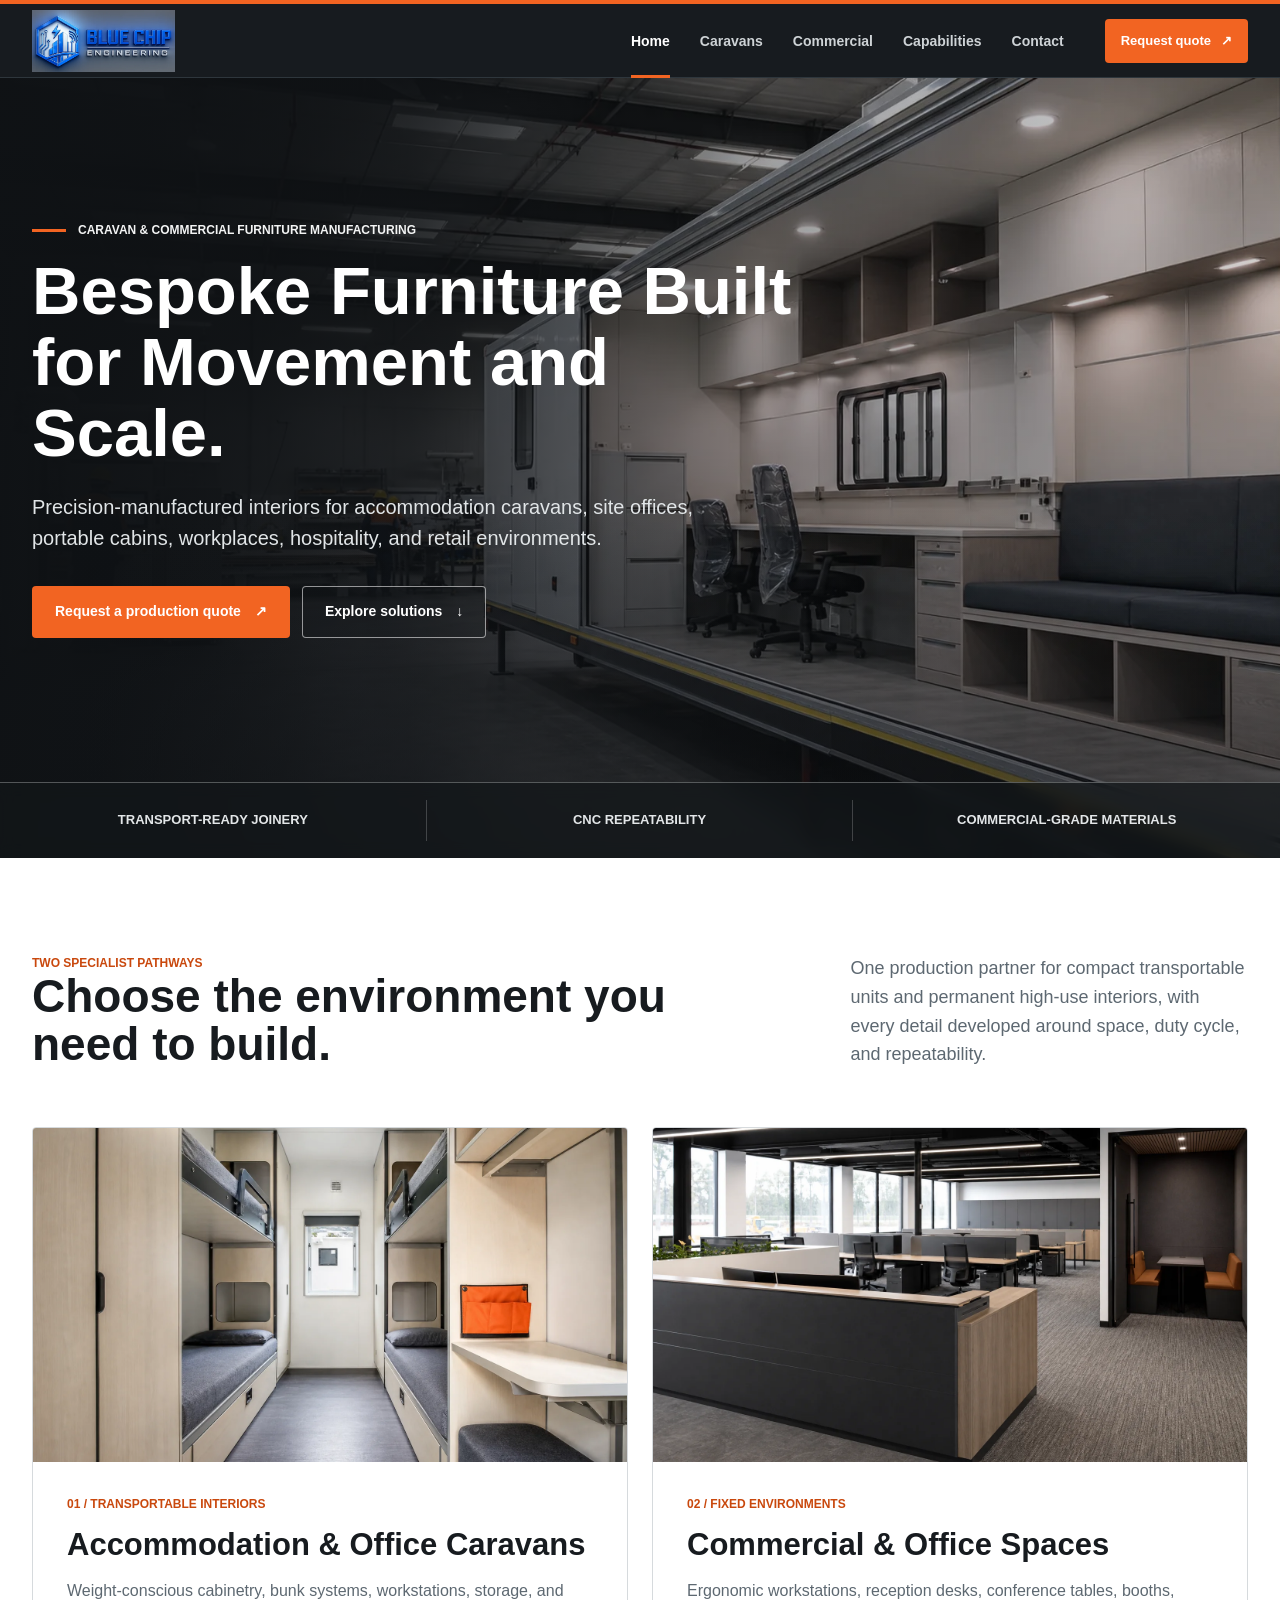
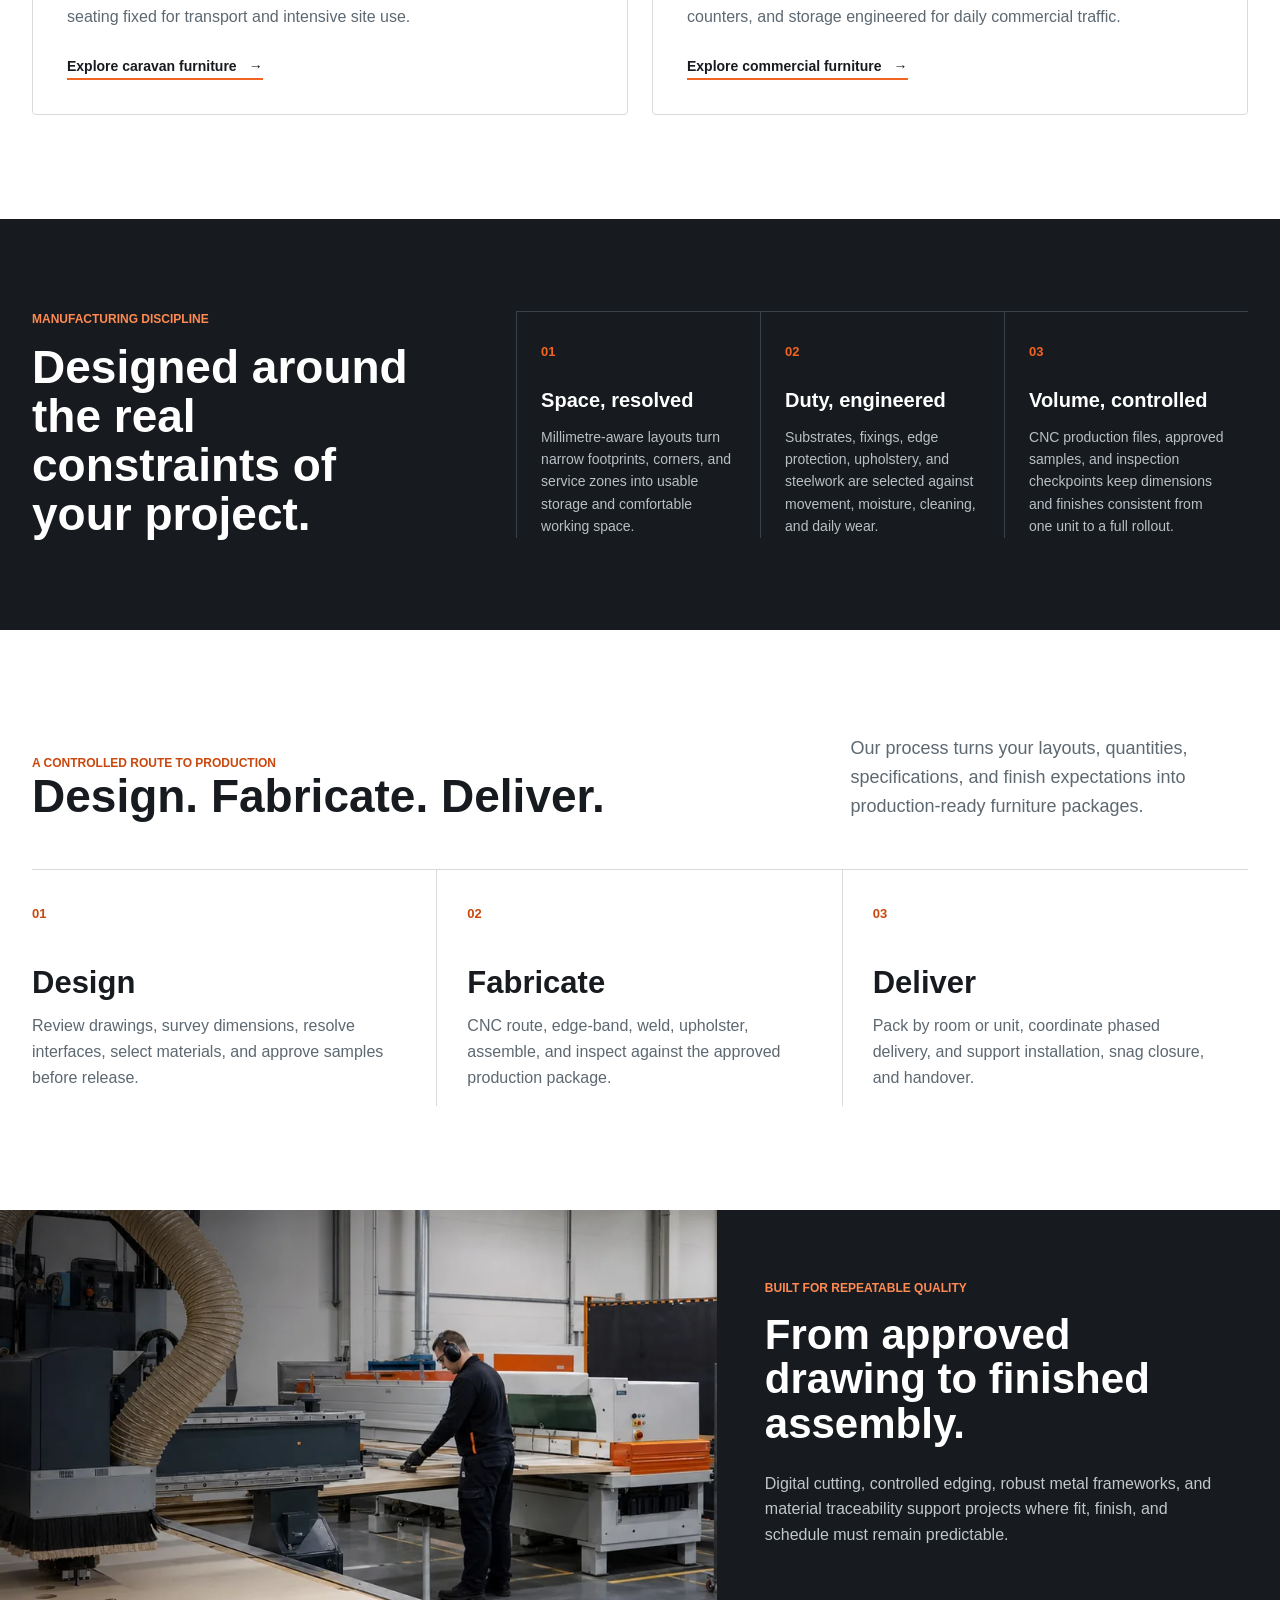
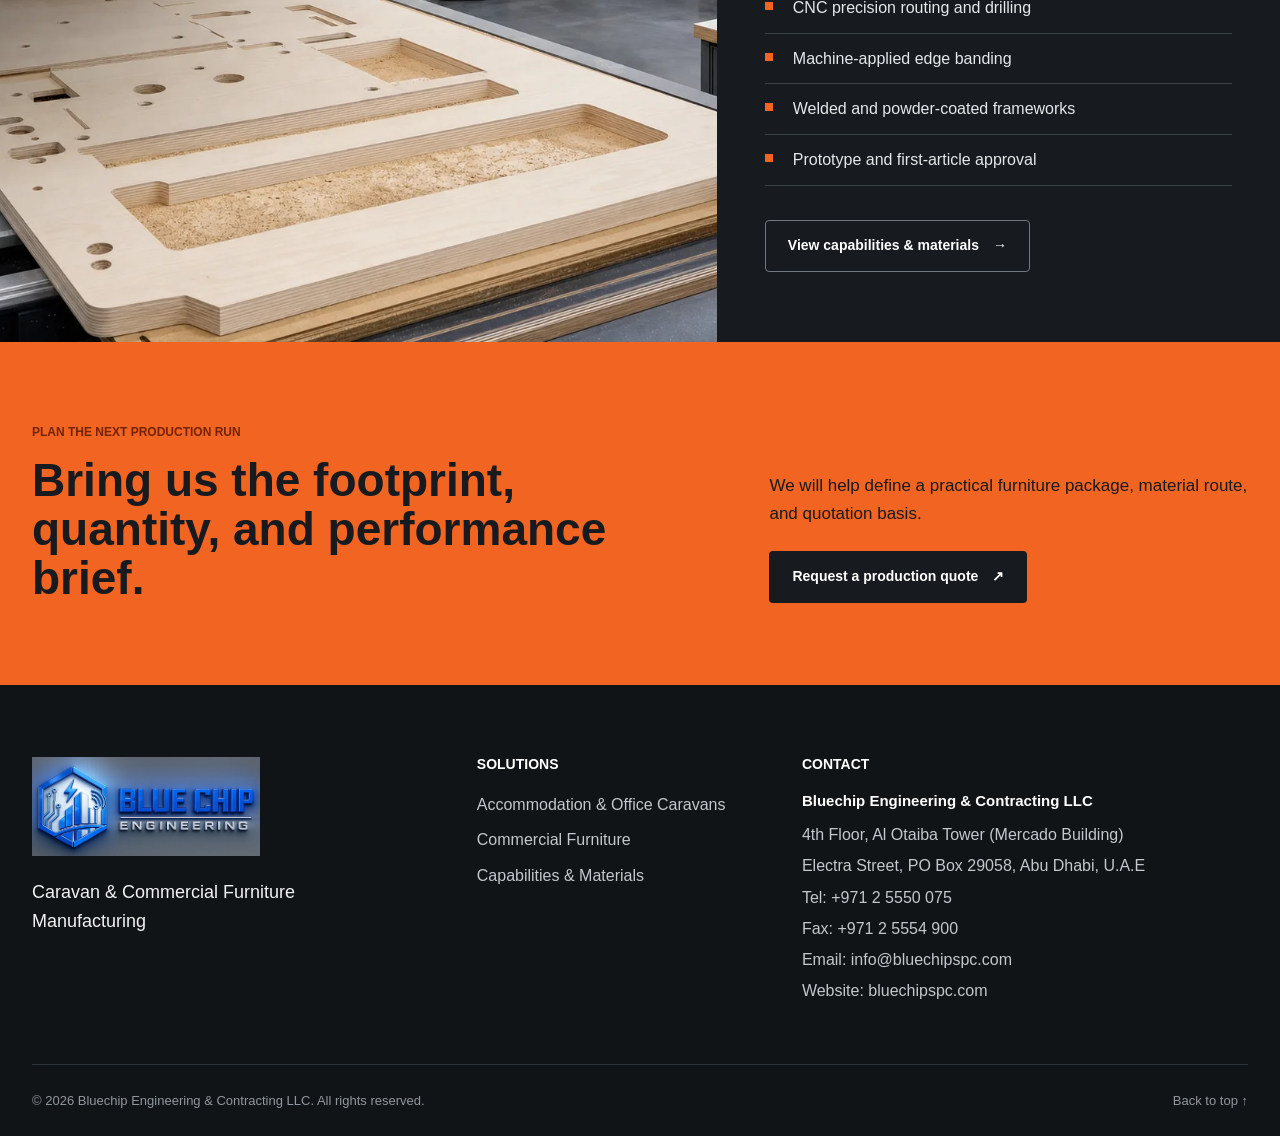
==== commit 67817d9f: "Update company contact details" ====
--- a/index.html
+++ b/index.html
@@ -22,14 +22,18 @@
       {
         "@context": "https://schema.org",
         "@type": "Organization",
-        "name": "Blue Chip Engineering",
+        "name": "Bluechip Engineering & Contracting LLC",
+        "legalName": "Bluechip Engineering & Contracting LLC",
         "url": "https://bluechipspc.com/",
         "logo": "https://bluechipspc.com/assets/bluechip-logo.webp",
         "description": "Manufacturer of bespoke accommodation caravan, site-office, and commercial furniture in the UAE.",
         "email": "info@bluechipspc.com",
         "telephone": "+97125550075",
+        "faxNumber": "+97125554900",
         "address": {
           "@type": "PostalAddress",
+          "streetAddress": "4th Floor, Al Otaiba Tower (Mercado Building), Electra Street",
+          "postOfficeBoxNumber": "29058",
           "addressLocality": "Abu Dhabi",
           "addressCountry": "AE"
         }
@@ -213,9 +217,18 @@
           <p>Caravan &amp; Commercial Furniture Manufacturing</p>
         </div>
         <div class="footer-column"><h2>Solutions</h2><a href="caravan-furniture.html">Accommodation &amp; Office Caravans</a><a href="commercial-furniture.html">Commercial Furniture</a><a href="manufacturing-capabilities.html">Capabilities &amp; Materials</a></div>
-        <div class="footer-column"><h2>Contact</h2><a href="mailto:info@bluechipspc.com">info@bluechipspc.com</a><a href="tel:+97125550075">+971 2 555 0075</a><span>Abu Dhabi, United Arab Emirates</span></div>
+        <div class="footer-column footer-contact">
+          <h2>Contact</h2>
+          <strong>Bluechip Engineering &amp; Contracting LLC</strong>
+          <span>4th Floor, Al Otaiba Tower (Mercado Building)</span>
+          <span>Electra Street, PO Box 29058, Abu Dhabi, U.A.E</span>
+          <a href="tel:+97125550075">Tel: +971 2 5550 075</a>
+          <a href="fax:+97125554900">Fax: +971 2 5554 900</a>
+          <a href="mailto:info@bluechipspc.com">Email: info@bluechipspc.com</a>
+          <a href="https://bluechipspc.com/">Website: bluechipspc.com</a>
+        </div>
       </div>
-      <div class="page-shell footer-base"><span>&copy; 2026 Blue Chip Engineering. All rights reserved.</span><a href="#top">Back to top <span aria-hidden="true">&#8593;</span></a></div>
+      <div class="page-shell footer-base"><span>&copy; 2026 Bluechip Engineering &amp; Contracting LLC. All rights reserved.</span><a href="#top">Back to top <span aria-hidden="true">&#8593;</span></a></div>
     </footer>
 
     <script src="script.js" defer></script>
--- a/styles.css
+++ b/styles.css
@@ -277,23 +277,21 @@
   display: flex;
   height: calc(var(--header-height) - 4px);
   align-items: center;
-  gap: 34px;
+  gap: 28px;
 }
 
 .brand {
   display: block;
-  flex: 0 0 162px;
-  width: 162px;
-  height: 54px;
-  overflow: hidden;
-  border-radius: 2px;
-  background: #59616a;
+  flex: 0 0 180px;
+  width: 180px;
+  height: 62px;
 }
 
 .brand img {
   width: 100%;
   height: 100%;
-  object-fit: cover;
+  object-fit: contain;
+  object-position: left center;
 }
 
 .site-nav {
@@ -737,17 +735,17 @@
 
 .footer-grid {
   display: grid;
-  grid-template-columns: 1.3fr 0.8fr 0.9fr;
-  gap: 80px;
+  grid-template-columns: 1.05fr 0.72fr 1.23fr;
+  gap: 64px;
   padding-bottom: 62px;
 }
 
 .footer-brand img {
-  width: 210px;
-  height: 91px;
-  margin-bottom: 20px;
-  border-radius: 2px;
-  object-fit: cover;
+  width: 260px;
+  height: 99px;
+  margin-bottom: 22px;
+  object-fit: contain;
+  object-position: left center;
 }
 
 .footer-brand p {
@@ -772,6 +770,22 @@
 
 .footer-column a:hover {
   color: var(--orange);
+}
+
+.footer-contact {
+  gap: 8px;
+}
+
+.footer-contact strong {
+  margin-bottom: 4px;
+  color: var(--white);
+  font-size: 15px;
+  line-height: 1.45;
+}
+
+.footer-contact span,
+.footer-contact a {
+  line-height: 1.45;
 }
 
 .footer-base {
@@ -1664,9 +1678,9 @@
   }
 
   .brand {
-    width: 148px;
-    height: 50px;
-    flex-basis: 148px;
+    width: 158px;
+    height: 54px;
+    flex-basis: 158px;
   }
 
   .nav-toggle {
@@ -1844,9 +1858,9 @@
   }
 
   .brand {
-    width: 128px;
-    height: 44px;
-    flex-basis: 128px;
+    width: 132px;
+    height: 50px;
+    flex-basis: 132px;
   }
 
   .nav-toggle {
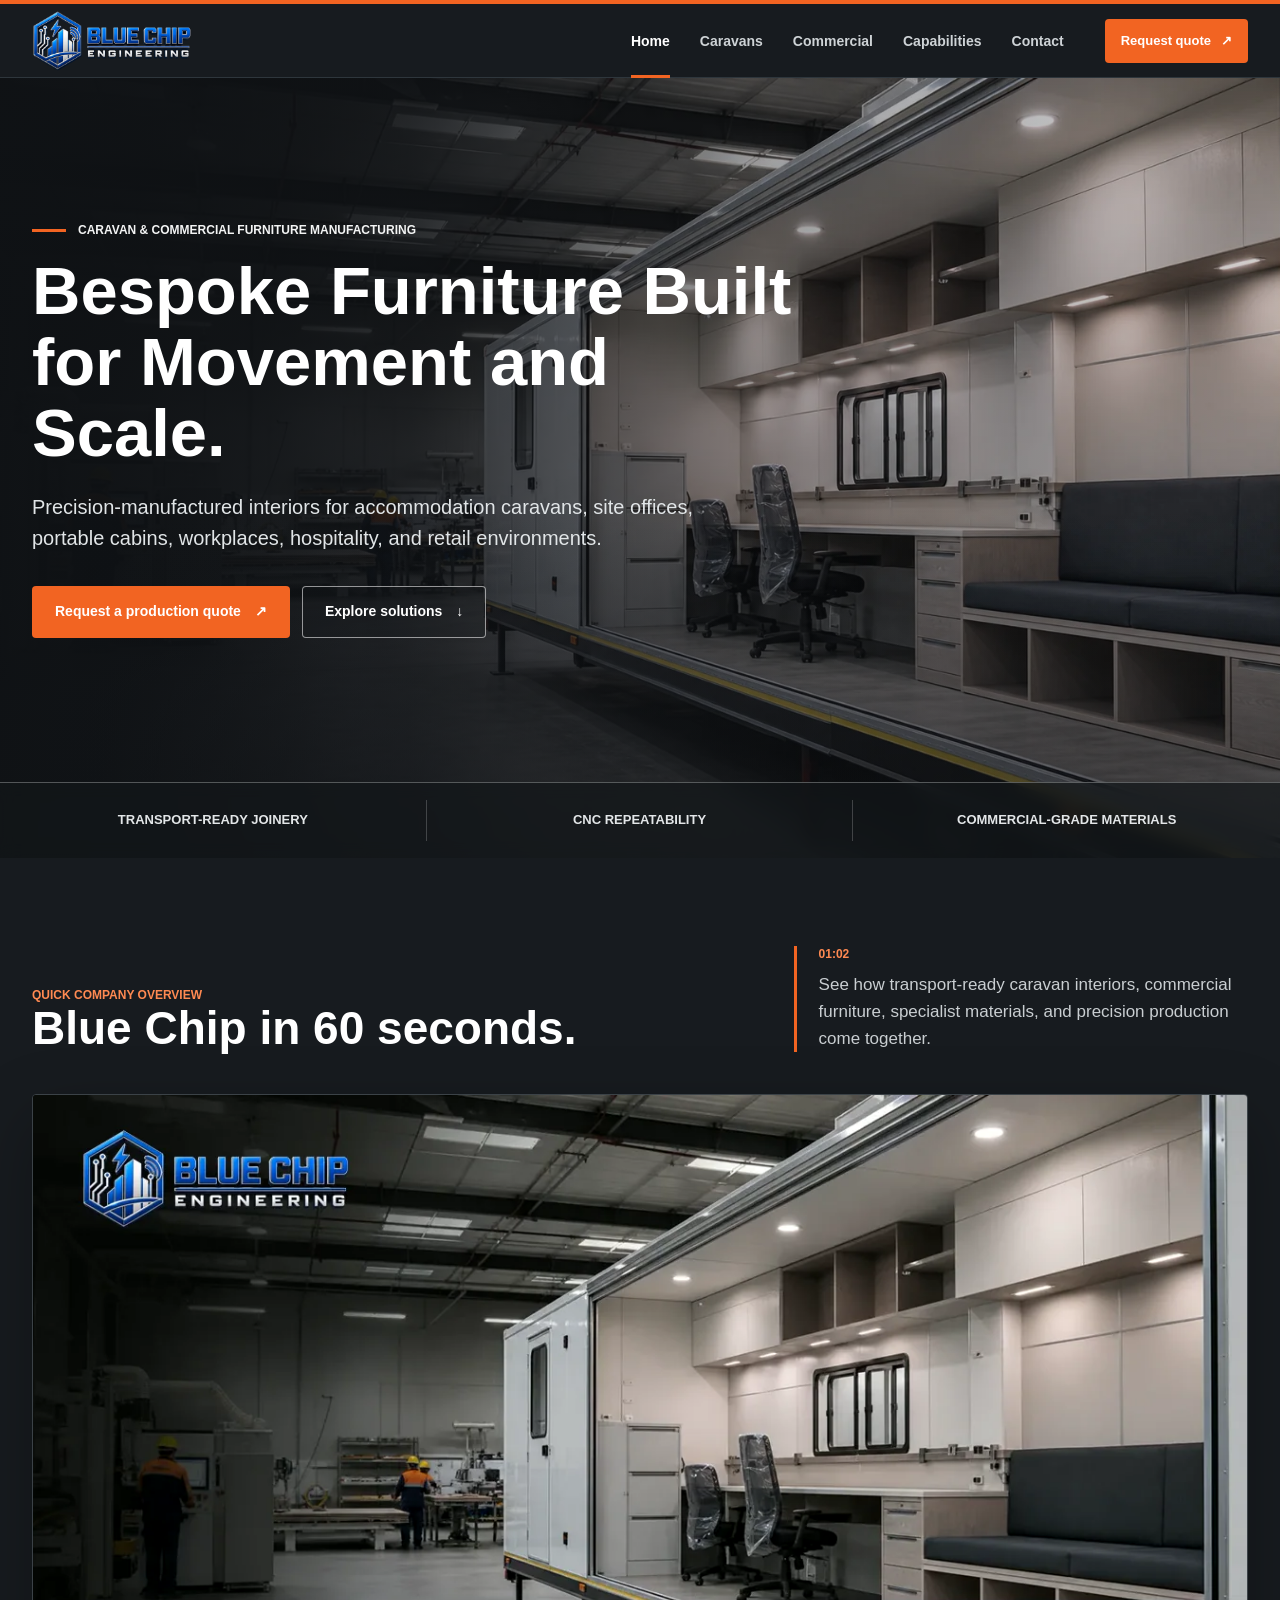
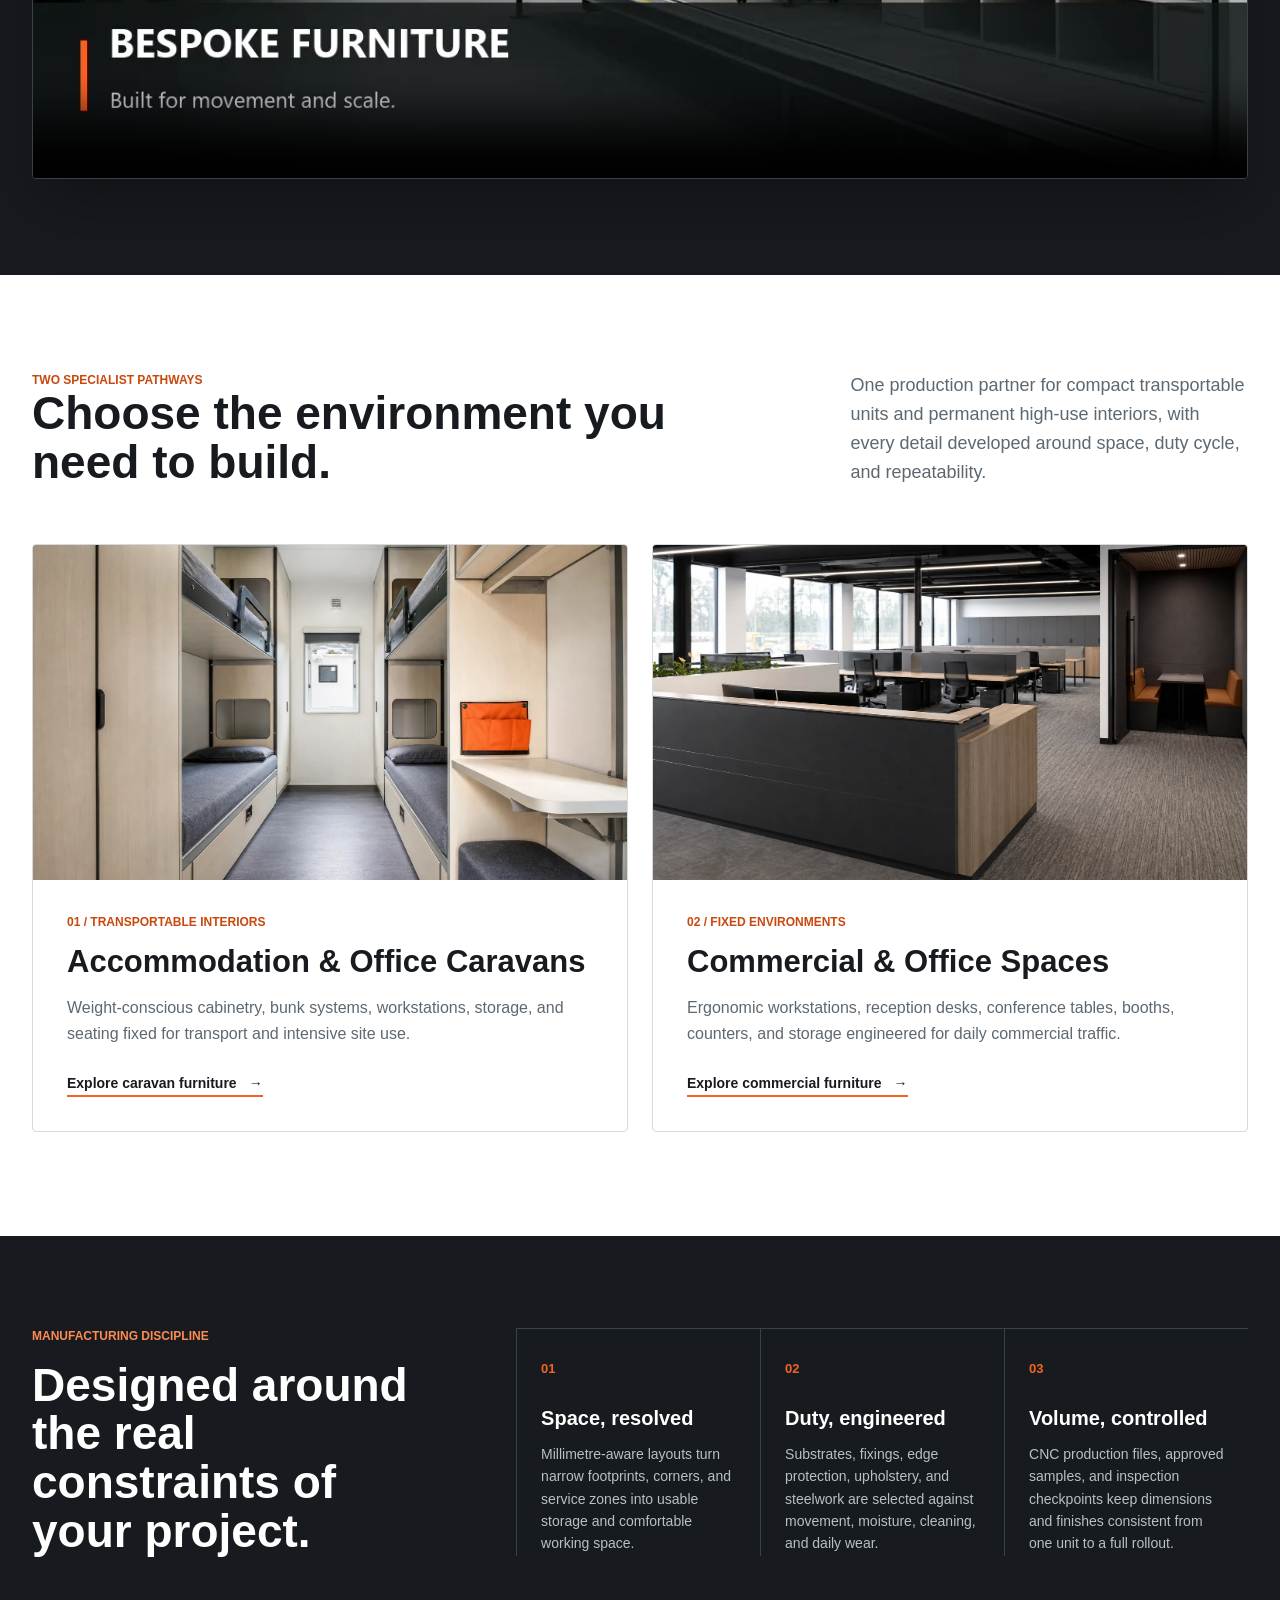
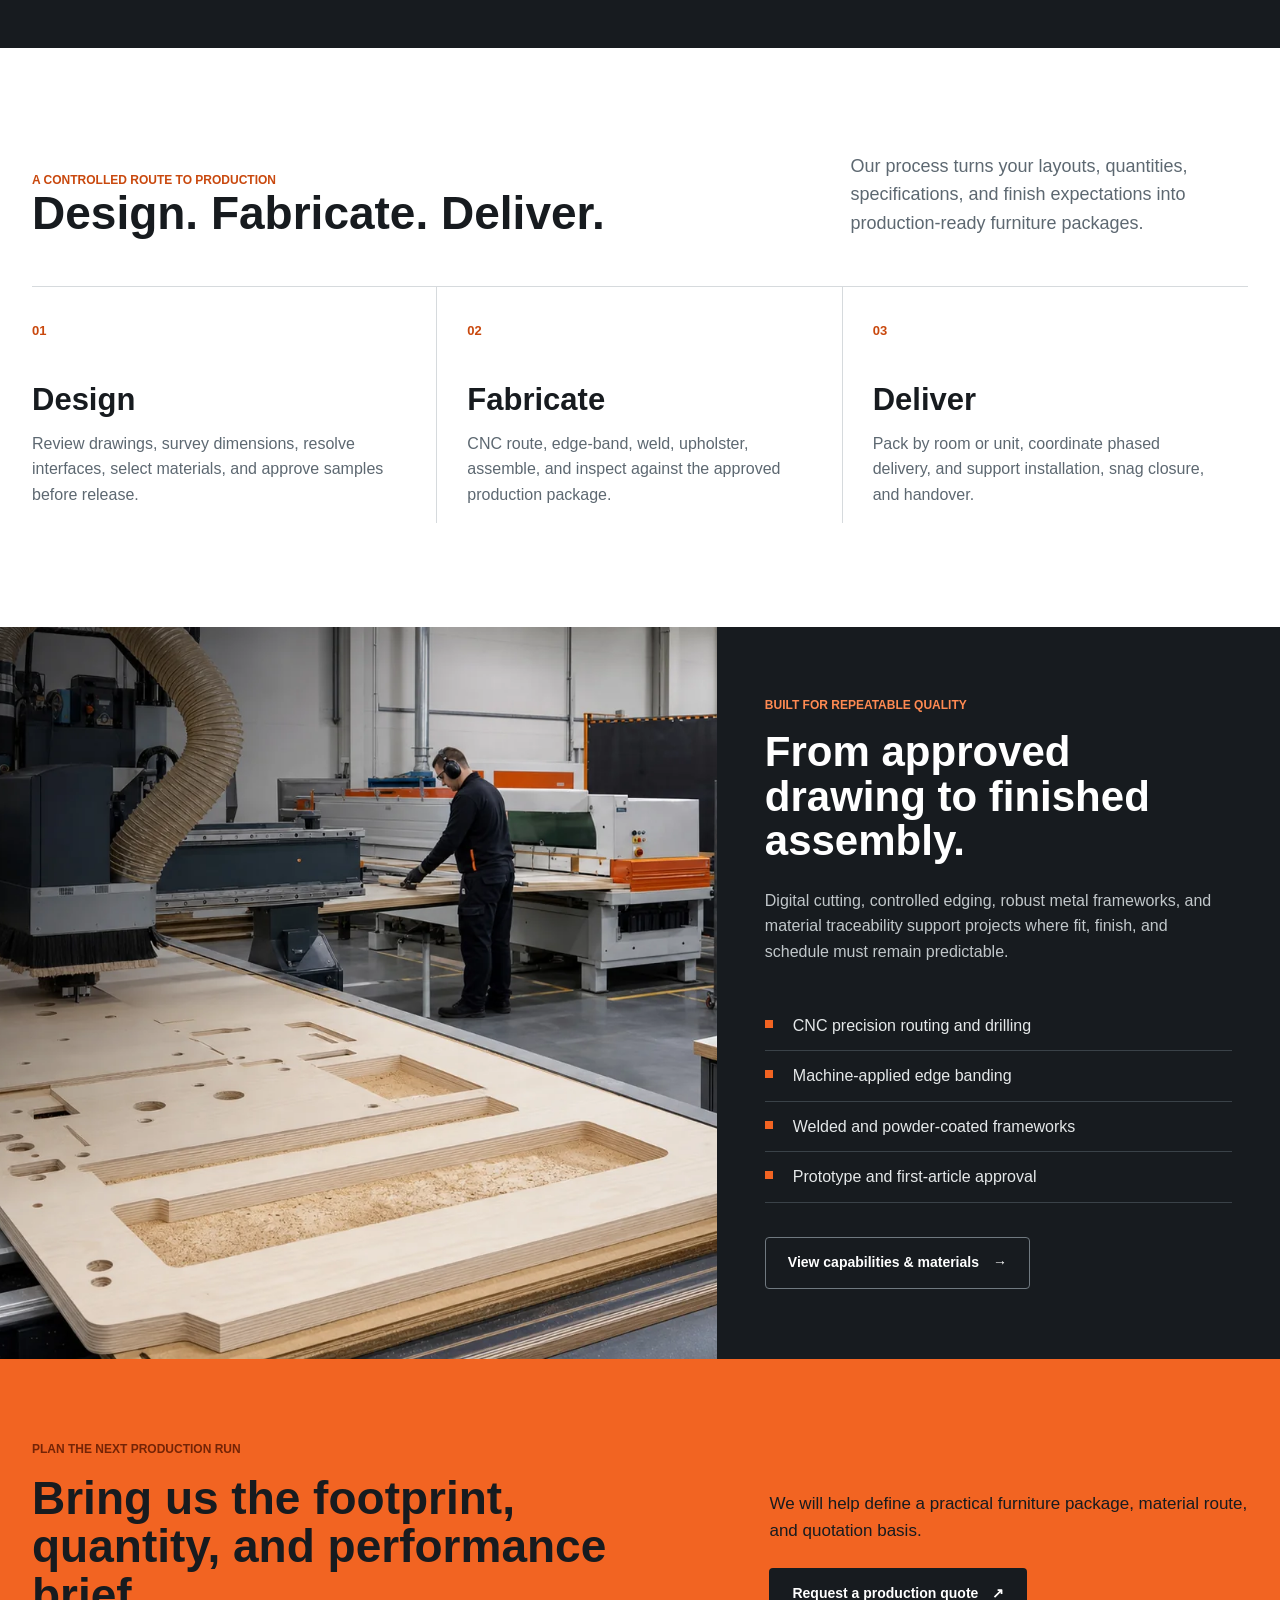
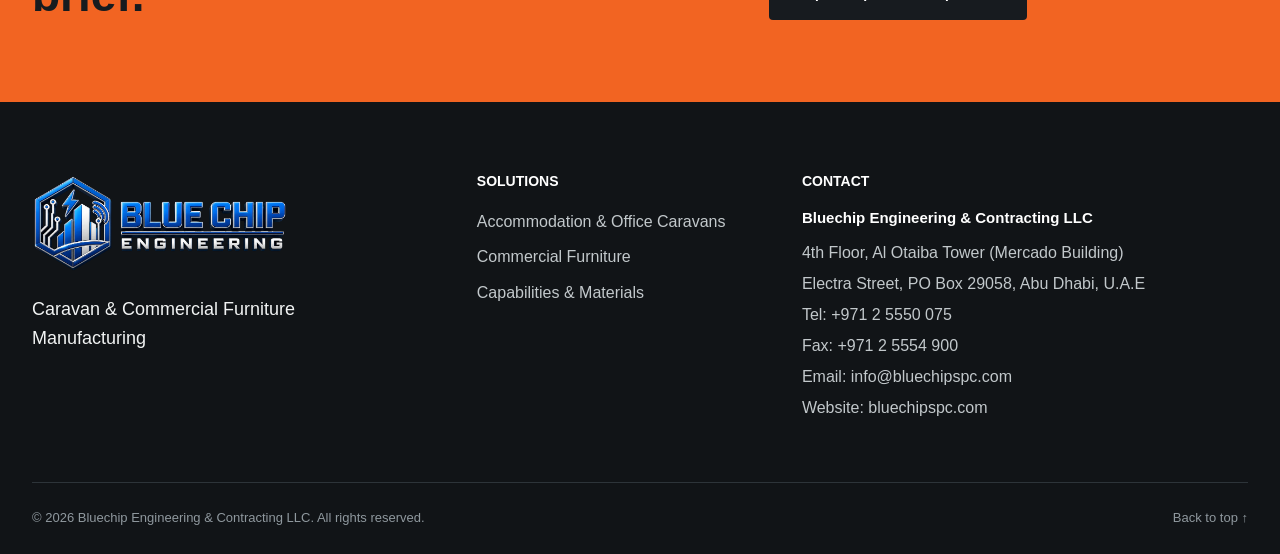
==== commit d213a006: "Add homepage promotional video" ====
--- a/index.html
+++ b/index.html
@@ -87,6 +87,37 @@
         </div>
       </section>
 
+      <section class="promo-section section-dark" id="overview-video" aria-labelledby="promo-title">
+        <div class="page-shell">
+          <div class="promo-heading reveal">
+            <div>
+              <p class="eyebrow eyebrow-light">Quick company overview</p>
+              <h2 id="promo-title">Blue Chip in 60 seconds.</h2>
+            </div>
+            <div class="promo-intro">
+              <span class="promo-runtime">01:02</span>
+              <p>See how transport-ready caravan interiors, commercial furniture, specialist materials, and precision production come together.</p>
+            </div>
+          </div>
+          <figure class="promo-media reveal">
+            <video
+              id="promo-video"
+              controls
+              loop
+              muted
+              playsinline
+              preload="metadata"
+              poster="assets/bluechip-promo-poster.webp"
+              aria-label="Blue Chip caravan and commercial furniture manufacturing overview"
+            >
+              <source src="assets/bluechip-manufacturing-promo.mp4" type="video/mp4">
+              <a href="assets/bluechip-manufacturing-promo.mp4">View the Blue Chip promotional video</a>
+            </video>
+            <figcaption class="sr-only">A 62-second visual overview of Blue Chip accommodation caravans, site offices, commercial furniture, hospitality fit-outs, and CNC manufacturing.</figcaption>
+          </figure>
+        </div>
+      </section>
+
       <section class="sector-pathways section" id="sectors" aria-labelledby="sector-title">
         <div class="page-shell">
           <div class="section-heading reveal">
--- a/styles.css
+++ b/styles.css
@@ -208,6 +208,12 @@
   transform: translateY(-2px);
 }
 
+.button:disabled {
+  cursor: wait;
+  opacity: 0.62;
+  transform: none;
+}
+
 .button-primary {
   color: var(--white);
   background: var(--orange);
@@ -503,6 +509,60 @@
 
 .hero-rail span:last-child {
   border-right: 0;
+}
+
+.promo-section {
+  padding-block: 88px 96px;
+}
+
+.promo-heading {
+  display: grid;
+  grid-template-columns: minmax(0, 1.2fr) minmax(320px, 0.8fr);
+  gap: 80px;
+  align-items: end;
+  margin-bottom: 42px;
+}
+
+.promo-heading h2,
+.promo-heading p {
+  margin-bottom: 0;
+}
+
+.promo-intro {
+  padding-left: 22px;
+  border-left: 3px solid var(--orange);
+}
+
+.promo-runtime {
+  display: block;
+  margin-bottom: 8px;
+  color: #ff8a52;
+  font-size: 12px;
+  font-weight: 750;
+  line-height: 1.4;
+  text-transform: uppercase;
+}
+
+.promo-intro p {
+  color: #c9ced1;
+  font-size: 17px;
+}
+
+.promo-media {
+  margin: 0;
+  overflow: hidden;
+  border: 1px solid #3b4247;
+  border-radius: 4px;
+  background: #0e1113;
+  box-shadow: 0 26px 70px rgba(0, 0, 0, 0.28);
+}
+
+.promo-media video {
+  display: block;
+  width: 100%;
+  aspect-ratio: 16 / 9;
+  object-fit: cover;
+  background: #0e1113;
 }
 
 .sector-pathways {
@@ -1748,6 +1808,7 @@
   }
 
   .section-heading,
+  .promo-heading,
   .intro-layout,
   .value-layout,
   .technical-layout,
@@ -1769,6 +1830,15 @@
     margin-bottom: 44px;
   }
 
+  .promo-section {
+    padding-block: 76px 82px;
+  }
+
+  .promo-heading {
+    align-items: start;
+    margin-bottom: 34px;
+  }
+
   .section-heading > p {
     max-width: 700px;
   }
@@ -1929,6 +1999,7 @@
   }
 
   .section-heading,
+  .promo-heading,
   .intro-layout,
   .value-layout,
   .technical-layout,
@@ -1944,6 +2015,22 @@
     gap: 30px;
   }
 
+  .promo-section {
+    padding-block: 62px 66px;
+  }
+
+  .promo-heading {
+    margin-bottom: 26px;
+  }
+
+  .promo-intro {
+    padding-left: 16px;
+  }
+
+  .promo-intro p {
+    font-size: 15px;
+  }
+
   .pathway-grid,
   .systems-grid,
   .process-list,
